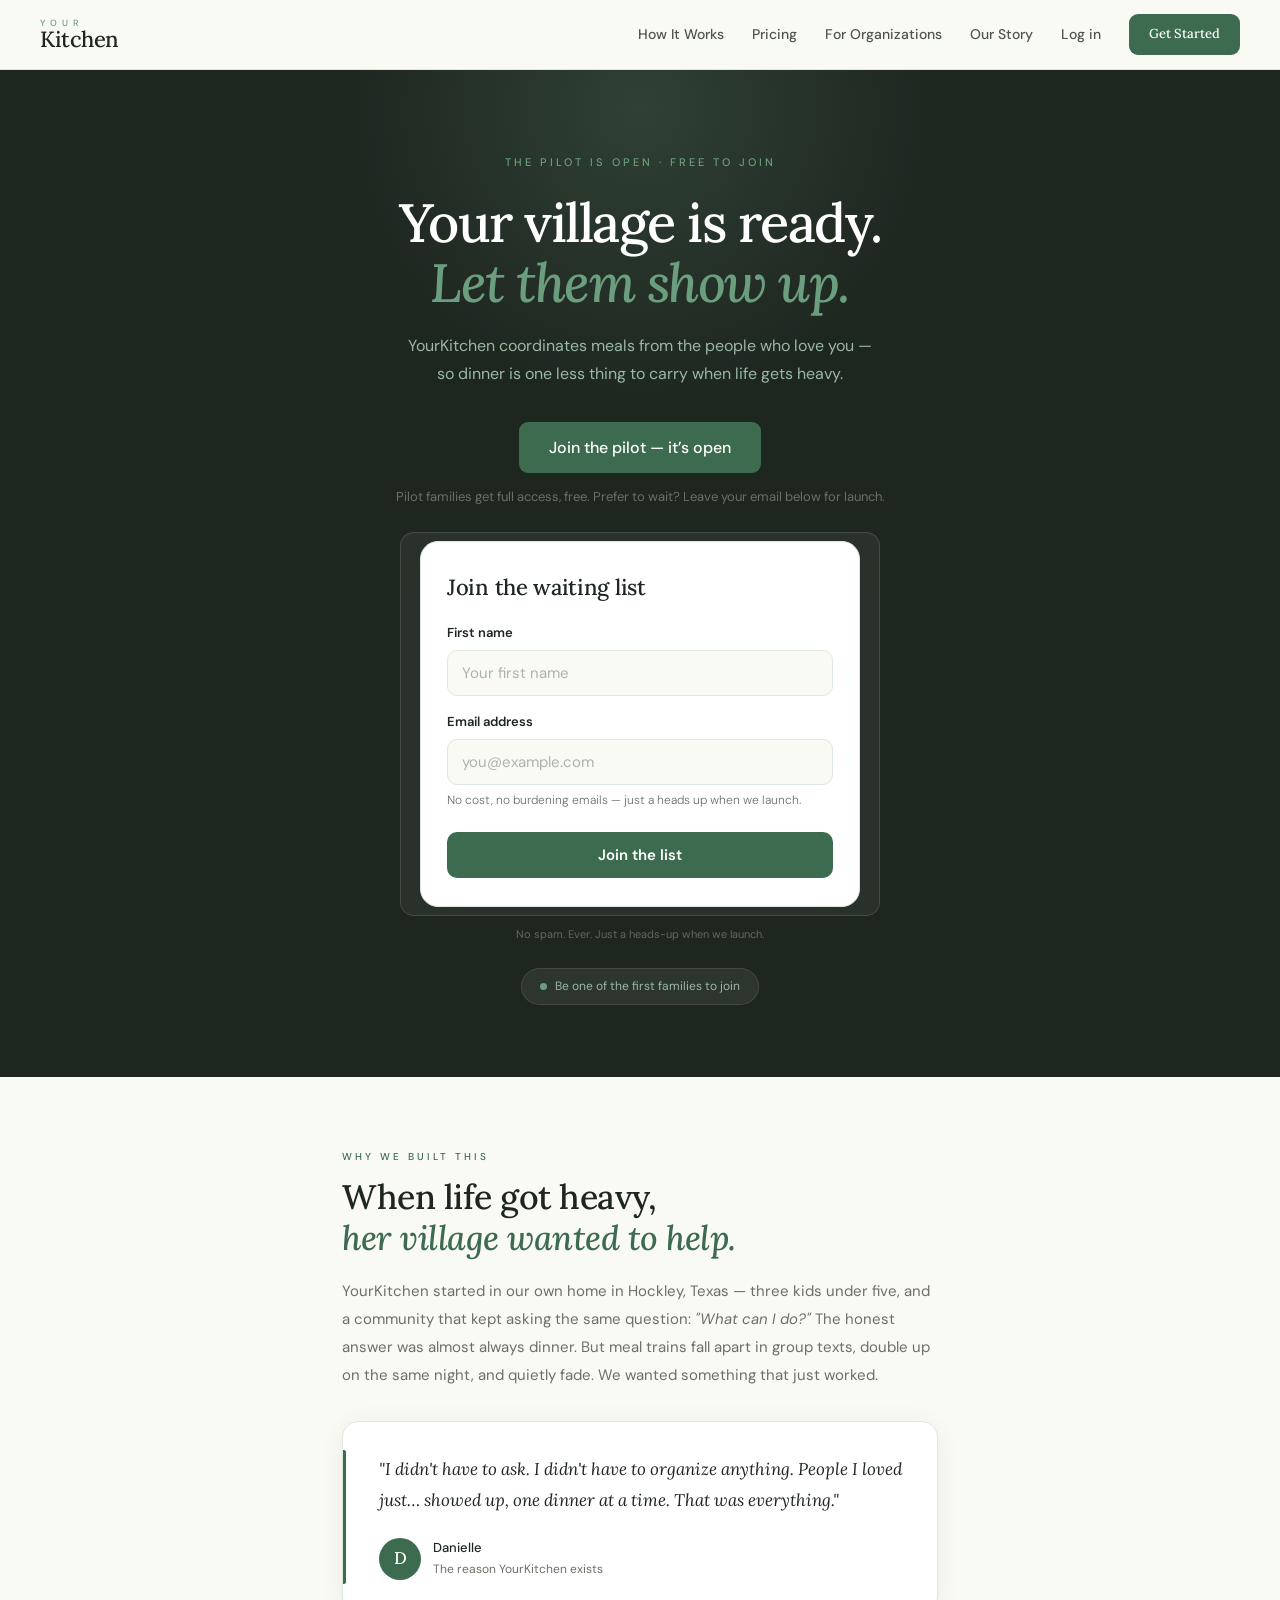
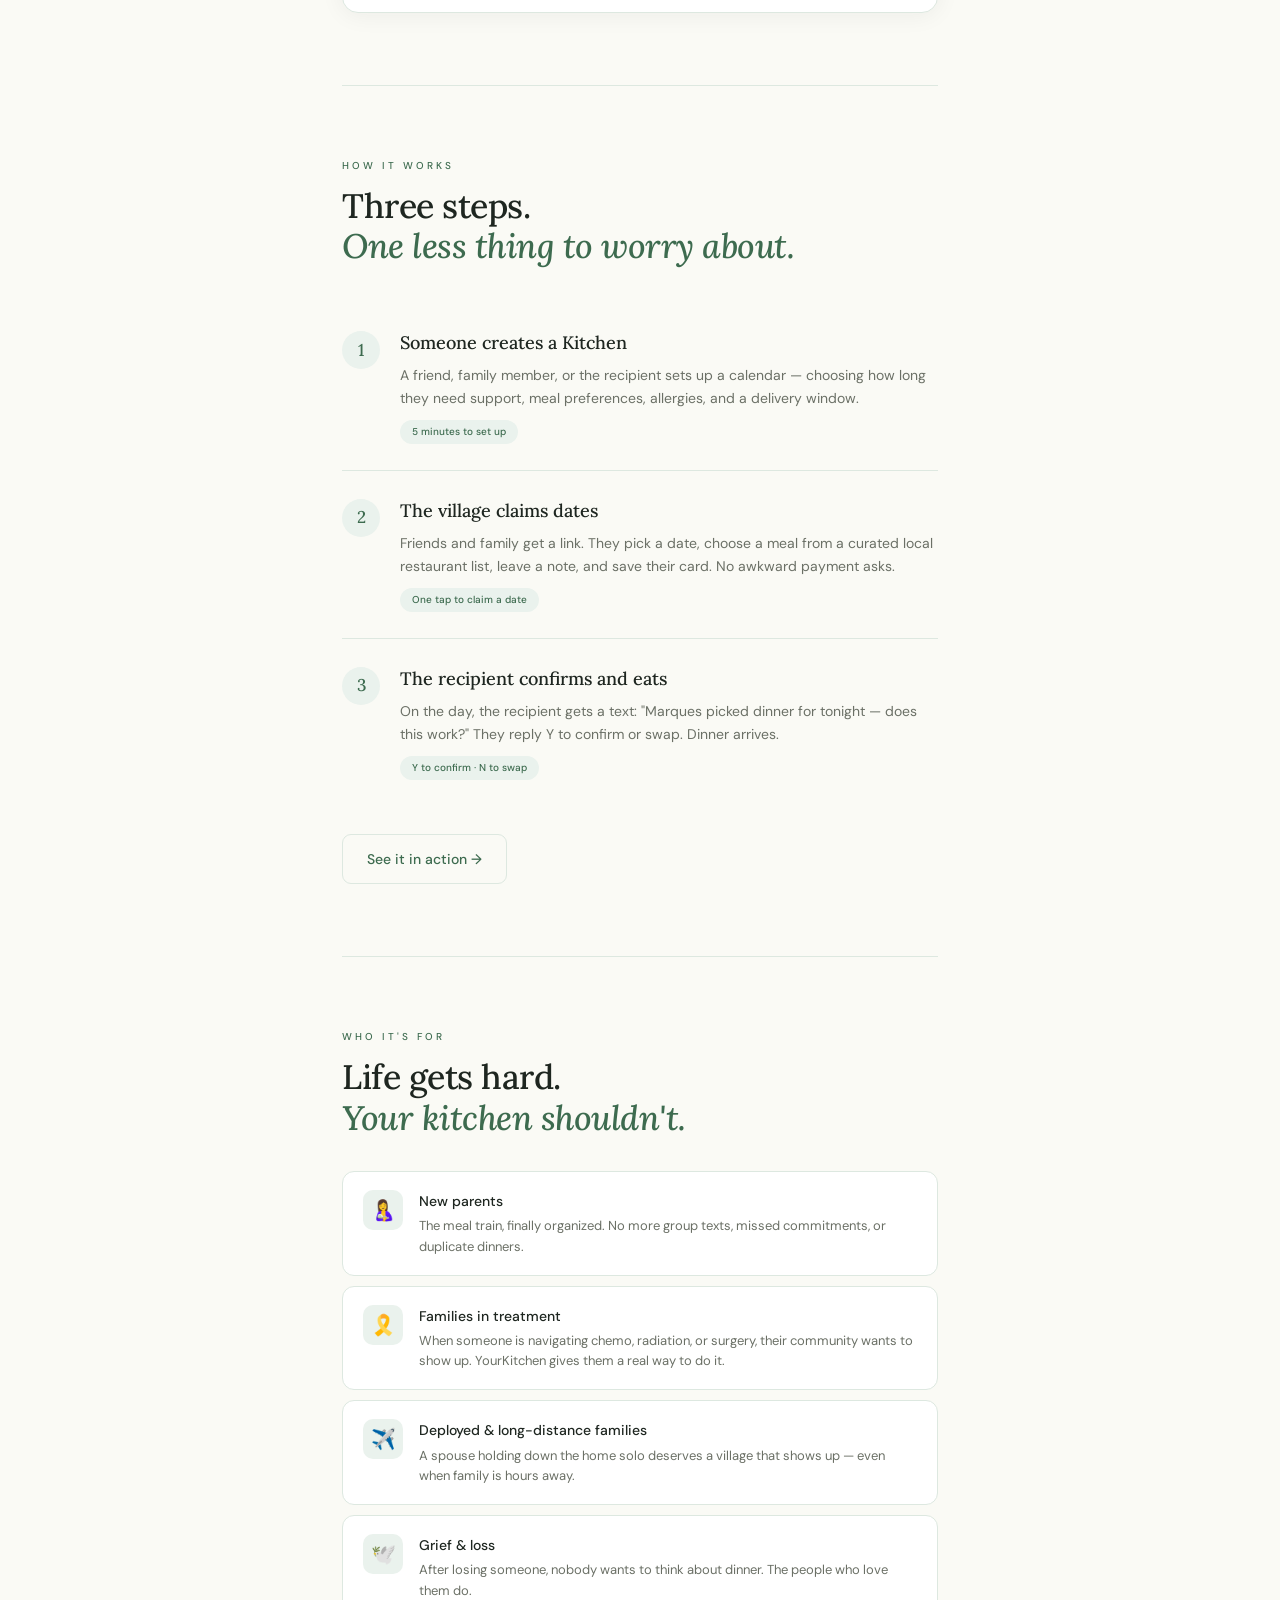
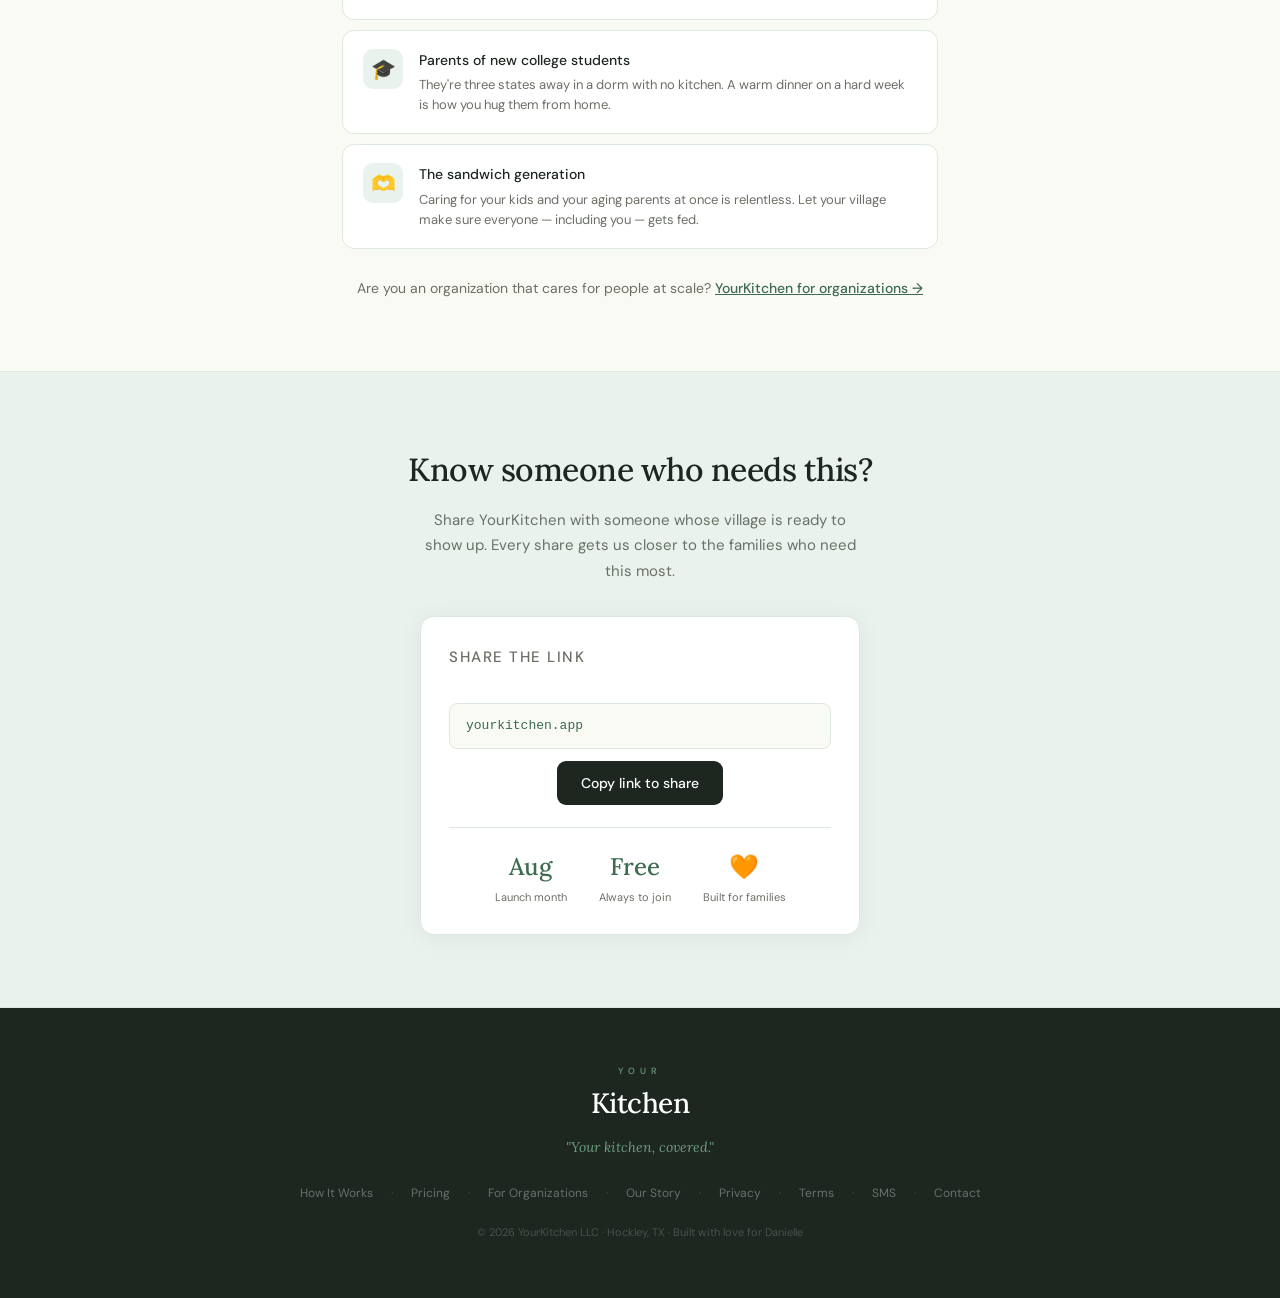
==== index.html @ 5bc39491 "Update index.html" ====
<!DOCTYPE html>
<html lang="en">
<head>
<meta charset="UTF-8">
<meta name="viewport" content="width=device-width, initial-scale=1.0">
<meta name="description" content="YourKitchen coordinates meals from the people who love you — so dinner is one less thing to carry when life gets heavy.">
<meta property="og:title" content="YourKitchen — Your kitchen, covered.">
<meta property="og:description" content="Your village is ready. Let them show up. A simpler way for your people to send real meals when life gets heavy.">
<meta property="og:url" content="https://yourkitchen.app">
<meta property="og:type" content="website">
<meta name="twitter:card" content="summary_large_image">
<meta name="twitter:title" content="YourKitchen — Your kitchen, covered.">
<meta name="twitter:description" content="Your village is ready. Let them show up.">
<title>YourKitchen — Your kitchen, covered.</title>
<link rel="preconnect" href="https://fonts.googleapis.com">
<link rel="preconnect" href="https://fonts.gstatic.com" crossorigin>
<link href="https://fonts.googleapis.com/css2?family=Lora:ital,wght@0,400;0,500;0,600;1,400;1,500&family=DM+Sans:wght@300;400;500;600&display=swap" rel="stylesheet">
<link rel="stylesheet" href="styles.css?v=4">
<link rel="stylesheet" href="https://sibforms.com/forms/end-form/build/sib-styles.css">
<style>
  .yk-form-card { max-width:440px; margin:0 auto; background:var(--white,#fff); border:0.5px solid var(--border); border-radius:18px; padding:28px 26px; box-shadow:0 12px 40px rgba(30,38,32,0.08); text-align:left; }
  .yk-form-title { font-family:'Lora',serif; font-size:22px; font-weight:500; color:var(--forest); margin:0 0 18px; letter-spacing:-0.3px; }
  .yk-field { margin-bottom:16px; }
  .yk-field label { display:block; font-size:13px; font-weight:600; color:var(--forest); margin-bottom:6px; }
  .yk-field input { width:100%; box-sizing:border-box; padding:12px 14px; border:1px solid var(--border); border-radius:10px; font-family:'DM Sans',sans-serif; font-size:15px; color:var(--forest); background:var(--cream); transition:border-color .15s, background .15s; }
  .yk-field input:focus { outline:none; border-color:var(--sage-mid); background:var(--white,#fff); }
  .yk-field input::placeholder { color:#A9B4AC; }
  .yk-hint { display:block; font-size:12px; color:var(--stone); margin-top:6px; font-weight:300; }
  .yk-submit { width:100%; margin-top:6px; cursor:pointer; border:none; font-size:15px; font-weight:600; padding:13px; border-radius:10px; }
  .yk-msg { display:none; font-size:14px; border-radius:10px; padding:12px 14px; margin-bottom:16px; }
  .yk-msg--error { color:#7a1d1d; background:#ffeded; border:1px solid #f3b4b4; }
  .yk-msg--success { color:#0a5a2e; background:#e7faf0; border:1px solid #9ad9b6; }
</style>
</head>
<body>

<!-- ===== NAV (shared markup) ===== -->
<header class="site-nav">
  <a class="nav-logo" href="index.html">
    <span class="nav-your">Your</span>
    <span class="nav-kitchen">Kitchen</span>
  </a>
  <nav class="nav-links" id="navMenu">
    <a href="how-it-works.html">How It Works</a>
    <a href="pricing.html">Pricing</a>
    <a href="organizations.html">For Organizations</a>
    <a href="about.html">Our Story</a>
    <a class="nav-login" href="https://app.yourkitchen.app/login">Log in</a>
    <a class="nav-cta" href="https://app.yourkitchen.app/signup" onclick="return openPilotModal(event)">Get Started</a>
  </nav>
  <button class="nav-toggle" id="navToggle" aria-label="Open menu" aria-expanded="false">
    <span></span><span></span><span></span>
  </button>
</header>

<!-- ===== HERO ===== -->
<section class="hero" id="waitlist">
  <div class="eyebrow reveal">The pilot is open · free to join</div>
  <h1 class="reveal d1">Your village is ready.<br><em>Let them show up.</em></h1>
  <p class="hero-sub reveal d2">YourKitchen coordinates meals from the people who love you — so dinner is one less thing to carry when life gets heavy.</p>

  <div class="reveal d2" style="margin:6px 0 24px;">
    <button class="btn btn-primary" style="font-size:16px;padding:15px 30px;" onclick="openPilotModal(event)">Join the pilot — it&rsquo;s open</button>
    <p style="font-size:13px;color:var(--stone);margin:14px 0 0;">Pilot families get full access, free. Prefer to wait? Leave your email below for launch.</p>
  </div>

  <div class="brevo-wrapper reveal d3">
    <div class="yk-form-card">
      <div id="error-message" class="sib-form-message-panel yk-msg yk-msg--error">
        <span class="sib-form-message-panel__inner-text">Your subscription could not be saved. Please try again.</span>
      </div>
      <div id="success-message" class="sib-form-message-panel yk-msg yk-msg--success">
        <span class="sib-form-message-panel__inner-text">You're on the list — we'll be in touch. 🧡</span>
      </div>
      <div id="sib-container">
        <form id="sib-form" method="POST" action="https://594524f6.sibforms.com/serve/[base64]" data-type="subscription">
          <h3 class="yk-form-title">Join the waiting list</h3>
          <div class="yk-field">
            <label for="FIRSTNAME">First name</label>
            <input type="text" id="FIRSTNAME" name="FIRSTNAME" maxlength="200" autocomplete="given-name" placeholder="Your first name" data-required="true" required />
          </div>
          <div class="yk-field">
            <label for="EMAIL">Email address</label>
            <input type="email" id="EMAIL" name="EMAIL" autocomplete="email" placeholder="you@example.com" data-required="true" required />
            <span class="yk-hint">No cost, no burdening emails — just a heads up when we launch.</span>
          </div>
          <button class="btn btn-primary yk-submit" form="sib-form" type="submit">Join the list</button>
          <input type="text" name="email_address_check" value="" class="input--hidden" style="display:none!important;" />
          <input type="hidden" name="locale" value="en" />
        </form>
      </div>
    </div>
  </div>
  <p class="brevo-note">No spam. Ever. Just a heads-up when we launch.</p>

  <div class="hero-count reveal d4">
    <div class="pulse"></div>
    <span>Be one of the first families to join</span>
  </div>
</section>

<div class="container">

  <!-- ===== STORY ===== -->
  <div class="section">
    <p class="section-eyebrow">Why we built this</p>
    <h2 class="section-h2">When life got heavy,<br><em>her village wanted to help.</em></h2>
    <p class="section-body">YourKitchen started in our own home in Hockley, Texas — three kids under five, and a community that kept asking the same question: <em>"What can I do?"</em> The honest answer was almost always dinner. But meal trains fall apart in group texts, double up on the same night, and quietly fade. We wanted something that just worked.</p>
    <div class="story-card">
      <p class="story-quote">"I didn't have to ask. I didn't have to organize anything. People I loved just… showed up, one dinner at a time. That was everything."</p>
      <div class="story-attr">
        <div class="story-avatar">D</div>
        <div>
          <div class="story-name">Danielle</div>
          <div class="story-title">The reason YourKitchen exists</div>
        </div>
      </div>
    </div>
  </div>

  <!-- ===== HOW IT WORKS (condensed) ===== -->
  <div class="section section--border">
    <p class="section-eyebrow">How it works</p>
    <h2 class="section-h2">Three steps.<br><em>One less thing to worry about.</em></h2>
    <div class="steps">
      <div class="step">
        <div class="step-num">1</div>
        <div>
          <h3>Someone creates a Kitchen</h3>
          <p>A friend, family member, or the recipient sets up a calendar — choosing how long they need support, meal preferences, allergies, and a delivery window.</p>
          <span class="step-tag">5 minutes to set up</span>
        </div>
      </div>
      <div class="step">
        <div class="step-num">2</div>
        <div>
          <h3>The village claims dates</h3>
          <p>Friends and family get a link. They pick a date, choose a meal from a curated local restaurant list, leave a note, and save their card. No awkward payment asks.</p>
          <span class="step-tag">One tap to claim a date</span>
        </div>
      </div>
      <div class="step">
        <div class="step-num">3</div>
        <div>
          <h3>The recipient confirms and eats</h3>
          <p>On the day, the recipient gets a text: "Marques picked dinner for tonight — does this work?" They reply Y to confirm or swap. Dinner arrives.</p>
          <span class="step-tag">Y to confirm · N to swap</span>
        </div>
      </div>
    </div>
    <p style="margin-top:28px;"><a class="btn btn-ghost" href="how-it-works.html">See it in action →</a></p>
  </div>

  <!-- ===== WHO IT'S FOR ===== -->
  <div class="section section--border">
    <p class="section-eyebrow">Who it's for</p>
    <h2 class="section-h2">Life gets hard.<br><em>Your kitchen shouldn't.</em></h2>
    <div class="use-cases">
      <div class="use-card">
        <div class="use-icon">🤱</div>
        <div><h4>New parents</h4><p>The meal train, finally organized. No more group texts, missed commitments, or duplicate dinners.</p></div>
      </div>
      <div class="use-card">
        <div class="use-icon">🎗️</div>
        <div><h4>Families in treatment</h4><p>When someone is navigating chemo, radiation, or surgery, their community wants to show up. YourKitchen gives them a real way to do it.</p></div>
      </div>
      <div class="use-card">
        <div class="use-icon">✈️</div>
        <div><h4>Deployed &amp; long-distance families</h4><p>A spouse holding down the home solo deserves a village that shows up — even when family is hours away.</p></div>
      </div>
      <div class="use-card">
        <div class="use-icon">🕊️</div>
        <div><h4>Grief &amp; loss</h4><p>After losing someone, nobody wants to think about dinner. The people who love them do.</p></div>
      </div>
      <div class="use-card">
        <div class="use-icon">🎓</div>
        <div><h4>Parents of new college students</h4><p>They're three states away in a dorm with no kitchen. A warm dinner on a hard week is how you hug them from home.</p></div>
      </div>
      <div class="use-card">
        <div class="use-icon">🫶</div>
        <div><h4>The sandwich generation</h4><p>Caring for your kids and your aging parents at once is relentless. Let your village make sure everyone — including you — gets fed.</p></div>
      </div>
    </div>
    <p style="text-align:center;margin-top:28px;font-size:14px;color:var(--stone);">Are you an organization that cares for people at scale? <a href="organizations.html" style="color:var(--sage);font-weight:500;">YourKitchen for organizations →</a></p>
  </div>

</div>

<!-- ===== REFER / SHARE ===== -->
<section class="refer-section">
  <h2>Know someone who needs this?</h2>
  <p>Share YourKitchen with someone whose village is ready to show up. Every share gets us closer to the families who need this most.</p>
  <div class="refer-card">
    <p class="refer-label">Share the link</p>
    <div class="refer-link-box">yourkitchen.app</div>
    <button class="btn btn-dark refer-btn" onclick="shareLink()">Copy link to share</button>
    <div class="refer-stats">
      <div><span class="stat-num">Aug</span><span class="stat-lbl">Launch month</span></div>
      <div><span class="stat-num">Free</span><span class="stat-lbl">Always to join</span></div>
      <div><span class="stat-num">🧡</span><span class="stat-lbl">Built for families</span></div>
    </div>
  </div>
</section>

<!-- ===== FOOTER (shared markup) ===== -->
<footer class="site-footer">
  <div class="footer-your">Your</div>
  <div class="footer-kitchen">Kitchen</div>
  <p class="footer-tagline">"Your kitchen, covered."</p>
  <div class="footer-links">
    <a href="how-it-works.html">How It Works</a><span class="footer-sep">·</span>
    <a href="pricing.html">Pricing</a><span class="footer-sep">·</span>
    <a href="organizations.html">For Organizations</a><span class="footer-sep">·</span>
    <a href="about.html">Our Story</a><span class="footer-sep">·</span>
    <a href="privacy.html">Privacy</a><span class="footer-sep">·</span>
    <a href="terms.html">Terms</a><span class="footer-sep">·</span>
    <a href="sms-opt-in.html">SMS</a><span class="footer-sep">·</span>
    <a href="mailto:marques@yourkitchen.app">Contact</a>
  </div>
  <p class="footer-copy">© <span id="year">2026</span> YourKitchen LLC · Hockley, TX · Built with love for Danielle</p>
</footer>

<script>
  window.REQUIRED_CODE_ERROR_MESSAGE = 'Please choose a country code';
  window.LOCALE = 'en';
  window.EMAIL_INVALID_MESSAGE = window.SMS_INVALID_MESSAGE = "The information provided is invalid. Please review the field format and try again.";
  window.REQUIRED_ERROR_MESSAGE = "This field cannot be left blank. ";
  window.GENERIC_INVALID_MESSAGE = "The information provided is invalid. Please review the field format and try again.";
  window.translation = { common: { selectedList: '{quantity} list selected', selectedLists: '{quantity} lists selected', selectedOption: '{quantity} selected', selectedOptions: '{quantity} selected' } };
  var AUTOHIDE = Boolean(0);
</script>
<!-- Brevo main.js removed: replaced with direct-POST handler (see yk-brevo-submit below) -->
<script src="script.js?v=4"></script>
<script>
(function () {
  var form = document.getElementById('sib-form');
  if (!form) return;
  var successEl = document.getElementById('success-message');
  var errorEl = document.getElementById('error-message');

  function show(el) { if (el) { el.style.display = 'block'; } }
  function hide(el) { if (el) { el.style.display = 'none'; } }

  // Panels start hidden
  hide(successEl); hide(errorEl);

  form.addEventListener('submit', function (e) {
    e.preventDefault();
    hide(successEl); hide(errorEl);

    var emailInput = form.querySelector('#EMAIL');
    var honeypot = form.querySelector('input[name="email_address_check"]');
    var email = emailInput ? emailInput.value.trim() : '';

    // Honeypot: if filled, it's a bot — silently pretend success, don't submit.
    if (honeypot && honeypot.value) { show(successEl); return; }

    // Basic email validation
    if (!email || !/^[^@\s]+@[^@\s]+\.[^@\s]+$/.test(email)) {
      if (errorEl) {
        var t = errorEl.querySelector('.sib-form-message-panel__inner-text');
        if (t) t.textContent = 'Please enter a valid email address.';
      }
      show(errorEl);
      return;
    }

    var btn = form.querySelector('button[type="submit"]');
    if (btn) { btn.disabled = true; btn.textContent = 'Joining…'; }

    var data = new FormData(form);
    // Submit directly to Brevo. no-cors: the request goes through, but the response is opaque
    // (Brevo doesn't send CORS headers), so we treat a completed request as success.
    fetch(form.action, { method: 'POST', body: data, mode: 'no-cors' })
      .then(function () {
        show(successEl);
        form.reset();
      })
      .catch(function () {
        show(errorEl);
      })
      .finally(function () {
        if (btn) { btn.disabled = false; btn.textContent = 'Join the list'; }
      });
  });
})();
</script>

<!-- ===== PILOT WELCOME MODAL ===== -->
<style>
.yk-modal-overlay{position:fixed;inset:0;background:rgba(30,38,32,.55);display:none;align-items:center;justify-content:center;z-index:2000;padding:18px;}
.yk-modal-overlay.open{display:flex;}
.yk-modal{position:relative;background:var(--cream);border:1px solid var(--border);border-radius:20px;max-width:480px;width:100%;max-height:90vh;overflow-y:auto;padding:30px 26px 26px;box-shadow:0 24px 70px rgba(30,38,32,.35);font-family:'DM Sans',sans-serif;}
.yk-modal-x{position:absolute;top:14px;right:16px;background:none;border:none;font-size:20px;color:var(--stone);cursor:pointer;line-height:1;padding:6px;}
.yk-modal-eyebrow{font-size:11px;font-weight:600;letter-spacing:2px;text-transform:uppercase;color:var(--sage-mid);margin-bottom:8px;}
.yk-modal-title{font-family:'Lora',serif;font-size:24px;font-weight:600;color:var(--forest);margin:0 0 10px;line-height:1.2;}
.yk-modal-lead{font-size:14.5px;color:var(--stone);line-height:1.6;margin:0 0 4px;}
.yk-modal-block{border-top:1px solid var(--border);padding-top:14px;margin-top:16px;}
.yk-modal-block h3{font-family:'Lora',serif;font-size:15px;font-weight:600;color:var(--sage);margin:0 0 6px;}
.yk-modal-block p{font-size:14px;color:var(--forest);line-height:1.6;margin:0 0 10px;opacity:.92;}
.yk-modal-form{display:inline-block;font-size:14px;padding:9px 16px;margin-top:2px;}
.yk-modal-support{font-size:13px;color:var(--stone);margin:12px 0 0;}
.yk-modal-support a{color:var(--sage);font-weight:500;text-decoration:none;}
.yk-modal-go{width:100%;font-size:16px;padding:15px;margin-top:22px;}
.yk-modal-later{display:block;width:100%;background:none;border:none;color:var(--stone);font-size:13.5px;font-weight:500;cursor:pointer;margin-top:12px;font-family:'DM Sans',sans-serif;}
</style>
<div class="yk-modal-overlay" id="pilotModal" onclick="if(event.target===this)closePilotModal()">
  <div class="yk-modal" role="dialog" aria-modal="true" aria-labelledby="pilotTitle">
    <button class="yk-modal-x" onclick="closePilotModal()" aria-label="Close">✕</button>
    <div class="yk-modal-eyebrow">The pilot is open</div>
    <h2 class="yk-modal-title" id="pilotTitle">Welcome — you&rsquo;re one of the first 🌿</h2>
    <p class="yk-modal-lead">You&rsquo;re about to join the YourKitchen pilot. Here&rsquo;s what to expect before you create your account.</p>

    <div class="yk-modal-block">
      <h3>What you can do</h3>
      <p>Create your Kitchen, add your favorite restaurants and meals, and open the days you&rsquo;d like a hand. Your village sends real, home-delivered meals — and you confirm each one with a quick text before anything is ever charged. Full access, free for the whole pilot.</p>
    </div>

    <div class="yk-modal-block">
      <h3>A little grace, please</h3>
      <p>These are early days. Most of it runs smoothly, but you may bump into a rough edge here and there. If something feels off, telling us is genuinely the most helpful thing you can do — it shapes what we fix first.</p>
    </div>

    <div class="yk-modal-block">
      <h3>Tell us how it&rsquo;s going</h3>
      <p>Share anything — what worked, what didn&rsquo;t, what you wish it did.</p>
      <a class="btn btn-ghost yk-modal-form" href="https://forms.gle/ypdXg2db6YYNqjqFA" target="_blank" rel="noopener noreferrer">Open the feedback form →</a>
      <p class="yk-modal-support">Or email us anytime at <a href="mailto:support@yourkitchen.app">support@yourkitchen.app</a>.</p>
    </div>

    <button class="btn btn-primary yk-modal-go" onclick="continueToSignup()">Create my account →</button>
    <button class="yk-modal-later" onclick="closePilotModal()">Maybe later</button>
  </div>
</div>
<script>
function openPilotModal(e){ if(e&&e.preventDefault)e.preventDefault(); var m=document.getElementById('pilotModal'); if(m){m.classList.add('open');document.body.style.overflow='hidden';} return false; }
function closePilotModal(){ var m=document.getElementById('pilotModal'); if(m){m.classList.remove('open');document.body.style.overflow='';} }
function continueToSignup(){ window.location.href='https://app.yourkitchen.app/signup'; }
document.addEventListener('keydown', function(e){ if(e.key==='Escape')closePilotModal(); });
</script>
</body>
</html>
---- styles.css ----
/* =========================================================
   YourKitchen — shared site styles
   One source of truth for the whole marketing site.
   Brand: sage / forest / cream · Lora (display) + DM Sans (body)
   ========================================================= */

*, *::before, *::after { box-sizing: border-box; margin: 0; padding: 0; }

:root {
  --sage:#3D6B4F;
  --sage-mid:#6B9E7E;
  --sage-light:#EAF2ED;
  --cream:#FAFAF5;
  --forest:#1E2620;
  --stone:#6B7066;
  --border:#DDE8E0;
  --white:#FFFFFF;
  --heart:#E8654B;
  --shadow:0 2px 24px rgba(30,38,32,0.06);
  --shadow-lg:0 12px 48px rgba(30,38,32,0.10);
  --maxw:660px;
  --maxw-wide:1040px;
}

html { scroll-behavior:smooth; }
body {
  font-family:'DM Sans',sans-serif;
  background:var(--cream);
  color:var(--forest);
  -webkit-font-smoothing:antialiased;
  line-height:1.6;
}
a { color:inherit; }
img { max-width:100%; display:block; }

/* ---------- Buttons ---------- */
.btn {
  display:inline-block;border:none;border-radius:9px;cursor:pointer;
  font-family:'DM Sans',sans-serif;font-size:14px;font-weight:500;
  padding:13px 24px;text-decoration:none;text-align:center;
  transition:background .15s, transform .15s, box-shadow .15s;
}
.btn-primary { background:var(--sage);color:var(--white); }
.btn-primary:hover { background:#2D5240;transform:translateY(-1px);box-shadow:var(--shadow); }
.btn-dark { background:var(--forest);color:var(--white); }
.btn-dark:hover { background:#11160F;transform:translateY(-1px); }
.btn-ghost { background:transparent;color:var(--sage);border:0.5px solid var(--border); }
.btn-ghost:hover { border-color:var(--sage-mid);background:var(--white); }
.btn-lg { padding:15px 30px;font-size:15px; }

/* ---------- Navigation ---------- */
.site-nav {
  background:rgba(250,250,245,0.88);backdrop-filter:saturate(160%) blur(12px);
  border-bottom:0.5px solid var(--border);
  padding:14px 40px;display:flex;align-items:center;justify-content:space-between;
  position:sticky;top:0;z-index:200;
}
.nav-logo { display:flex;flex-direction:column;line-height:1;text-decoration:none; }
.nav-your { font-size:9px;font-weight:500;letter-spacing:5px;color:var(--sage-mid);text-transform:uppercase; }
.nav-kitchen { font-family:'Lora',serif;font-size:22px;font-weight:500;color:var(--forest);letter-spacing:-.5px; }
.nav-links { display:flex;align-items:center;gap:28px; }
.nav-links > a:not(.nav-cta):not(.nav-login) {
  font-size:14px;font-weight:500;color:var(--forest);text-decoration:none;
  opacity:.78;transition:opacity .15s;
}
.nav-links > a:not(.nav-cta):not(.nav-login):hover { opacity:1; }
.nav-links > a.active { opacity:1;color:var(--sage); }
.nav-login {
  font-size:14px;font-weight:500;color:var(--forest);text-decoration:none;
  opacity:.78;transition:opacity .15s;
}
.nav-login:hover { opacity:1; }
.nav-cta {
  background:var(--sage);color:var(--white);border-radius:9px;
  padding:10px 20px;font-size:13px;font-weight:500;text-decoration:none;
  font-family:'Lora',serif;
  transition:background .15s;
}
.nav-cta:hover { background:#2D5240; }

/* hamburger */
.nav-toggle {
  display:none;width:42px;height:42px;background:transparent;border:none;cursor:pointer;
  flex-direction:column;justify-content:center;align-items:center;gap:5px;z-index:300;
}
.nav-toggle span {
  display:block;width:22px;height:2px;background:var(--forest);border-radius:2px;
  transition:transform .25s, opacity .2s;
}

/* ---------- Mobile nav ---------- */
@media (max-width:780px) {
  .site-nav { padding:14px 20px; }
  /* On mobile the menu is a position:fixed full-screen overlay. backdrop-filter
     on .site-nav would make that overlay anchor to the nav bar instead of the
     viewport, collapsing it into the top strip — so we drop the blur here. */
  .site-nav { backdrop-filter:none; -webkit-backdrop-filter:none; background:var(--cream); }
  .nav-toggle { display:flex; }
  .nav-links {
    position:fixed;inset:0;top:0;background:var(--forest);
    flex-direction:column;justify-content:center;align-items:center;gap:6px;
    padding:80px 24px 40px;
    opacity:0;visibility:hidden;transform:translateY(-12px);
    transition:opacity .28s ease, transform .28s ease, visibility .28s;
  }
  /* All menu items — including Log in — render identically here */
  .nav-links > a:not(.nav-cta):not(.nav-login),
  .nav-login {
    color:var(--cream);opacity:.92;font-family:'Lora',serif;font-size:26px;font-weight:500;
    padding:14px 0;margin:0;
  }
  .nav-links > a.active { color:var(--sage-mid);opacity:1; }
  .nav-cta { margin-top:18px;padding:15px 40px;font-size:15px;border-radius:11px;font-family:'Lora',serif; }

  body.nav-open { overflow:hidden; }
  body.nav-open .nav-links { opacity:1;visibility:visible;transform:translateY(0); }
  body.nav-open .nav-toggle span:nth-child(1) { transform:translateY(7px) rotate(45deg);background:var(--cream); }
  body.nav-open .nav-toggle span:nth-child(2) { opacity:0; }
  body.nav-open .nav-toggle span:nth-child(3) { transform:translateY(-7px) rotate(-45deg);background:var(--cream); }
}

/* ---------- Layout ---------- */
.container { max-width:var(--maxw);margin:0 auto;padding:0 32px; }
.container-wide { max-width:var(--maxw-wide);margin:0 auto;padding:0 32px; }
.section { padding:72px 0; }
.section--border { border-top:0.5px solid var(--border); }
.section-eyebrow { font-size:10px;font-weight:500;letter-spacing:3px;text-transform:uppercase;color:var(--sage);margin-bottom:12px; }
.section-h2 { font-family:'Lora',serif;font-size:clamp(26px,4vw,34px);font-weight:500;color:var(--forest);letter-spacing:-.5px;line-height:1.2;margin-bottom:20px; }
.section-h2 em { font-style:italic;color:var(--sage); }
.section-body { font-size:15px;color:var(--stone);line-height:1.85; }
.lead { font-size:17px;color:var(--stone);line-height:1.8; }
.center { text-align:center; }

/* ---------- Hero ---------- */
.hero {
  background:var(--forest);padding:84px 40px 72px;text-align:center;position:relative;overflow:hidden;
}
.hero::after {
  content:'';position:absolute;top:-30%;left:50%;transform:translateX(-50%);
  width:680px;height:680px;border-radius:50%;
  background:radial-gradient(circle, rgba(107,158,126,0.22), transparent 62%);
  pointer-events:none;
}
.hero > * { position:relative;z-index:1; }
.eyebrow { font-size:11px;font-weight:500;letter-spacing:3px;text-transform:uppercase;color:var(--sage-mid);margin-bottom:22px; }
.hero h1 { font-family:'Lora',serif;font-size:clamp(34px,6vw,54px);font-weight:500;color:var(--white);line-height:1.1;letter-spacing:-1.5px;margin:0 auto 20px;max-width:600px; }
.hero h1 em { color:var(--sage-mid);font-style:italic; }
.hero-sub { font-size:16px;color:#9AB8A5;line-height:1.75;max-width:470px;margin:0 auto 34px; }
.hero-actions { display:flex;gap:12px;justify-content:center;flex-wrap:wrap; }

/* page header (interior pages) */
.page-head { background:var(--forest);padding:72px 40px 60px;text-align:center;position:relative;overflow:hidden; }
.page-head::after {
  content:'';position:absolute;top:-40%;left:50%;transform:translateX(-50%);
  width:560px;height:560px;border-radius:50%;
  background:radial-gradient(circle, rgba(107,158,126,0.18), transparent 62%);pointer-events:none;
}
.page-head > * { position:relative;z-index:1; }
.page-head h1 { font-family:'Lora',serif;font-size:clamp(30px,5vw,46px);font-weight:500;color:var(--white);line-height:1.12;letter-spacing:-1px;margin:0 auto 16px;max-width:560px; }
.page-head h1 em { color:var(--sage-mid);font-style:italic; }
.page-head p { font-size:16px;color:#9AB8A5;line-height:1.7;max-width:480px;margin:0 auto; }

/* ---------- Waitlist (Brevo) ---------- */
.brevo-wrapper { max-width:480px;margin:0 auto;background:rgba(255,255,255,0.06);border:0.5px solid rgba(255,255,255,0.12);border-radius:14px;overflow:hidden;padding:8px; }
.brevo-wrapper iframe { display:block;width:100%;max-width:100%;border:none;border-radius:8px;margin:0 auto; }
.brevo-note { font-size:11px;color:rgba(255,255,255,0.3);margin-top:10px;text-align:center; }
.hero-count { display:inline-flex;align-items:center;gap:8px;background:rgba(255,255,255,0.07);border:0.5px solid rgba(255,255,255,0.1);border-radius:20px;padding:8px 18px;font-size:12px;color:#9AB8A5;margin-top:24px; }
.pulse { width:7px;height:7px;border-radius:50%;background:var(--sage-mid);animation:pulse 2s infinite; }
@keyframes pulse { 0%,100%{opacity:1}50%{opacity:.4} }

/* ---------- Story card ---------- */
.story-card { background:var(--white);border:0.5px solid var(--border);border-radius:16px;padding:32px 32px 32px 36px;margin-top:32px;position:relative;box-shadow:var(--shadow); }
.story-card::before { content:'';position:absolute;left:0;top:28px;bottom:28px;width:3px;background:var(--sage);border-radius:0 2px 2px 0; }
.story-quote { font-family:'Lora',serif;font-size:17px;font-style:italic;color:var(--forest);line-height:1.8;margin-bottom:22px; }
.story-attr { display:flex;align-items:center;gap:12px; }
.story-avatar { width:42px;height:42px;border-radius:50%;background:var(--sage);display:flex;align-items:center;justify-content:center;font-family:'Lora',serif;font-size:17px;color:var(--white);font-weight:500;flex-shrink:0; }
.story-name { font-size:13px;font-weight:500;color:var(--forest); }
.story-title { font-size:12px;color:var(--stone);margin-top:1px; }

/* ---------- Steps ---------- */
.steps { display:flex;flex-direction:column;margin-top:36px; }
.step { display:flex;gap:20px;padding:26px 0;border-bottom:0.5px solid var(--border); }
.step:last-child { border-bottom:none; }
.step-num { width:38px;height:38px;border-radius:50%;background:var(--sage-light);display:flex;align-items:center;justify-content:center;font-family:'Lora',serif;font-size:17px;font-weight:500;color:var(--sage);flex-shrink:0;margin-top:2px; }
.step h3 { font-family:'Lora',serif;font-size:18px;font-weight:500;color:var(--forest);margin-bottom:6px; }
.step p { font-size:14px;color:var(--stone);line-height:1.65; }
.step-tag { display:inline-block;font-size:10px;font-weight:500;padding:4px 12px;background:var(--sage-light);color:var(--sage);border-radius:20px;margin-top:10px; }

/* ---------- Use cases ---------- */
.use-cases { display:flex;flex-direction:column;gap:10px;margin-top:32px; }
.use-card { background:var(--white);border:0.5px solid var(--border);border-radius:12px;padding:18px 20px;display:flex;gap:16px;align-items:flex-start;transition:border-color .15s,transform .15s; }
.use-card:hover { border-color:var(--sage-mid);transform:translateX(2px); }
.use-icon { width:40px;height:40px;border-radius:10px;background:var(--sage-light);display:flex;align-items:center;justify-content:center;font-size:20px;flex-shrink:0; }
.use-card h4 { font-size:14px;font-weight:500;color:var(--forest);margin-bottom:4px; }
.use-card p { font-size:13px;color:var(--stone);line-height:1.55; }

/* ---------- Refer / share ---------- */
.refer-section { background:var(--sage-light);border-top:0.5px solid var(--border);border-bottom:0.5px solid var(--border);padding:72px 40px;text-align:center; }
.refer-section h2 { font-family:'Lora',serif;font-size:clamp(24px,4vw,32px);font-weight:500;color:var(--forest);letter-spacing:-.5px;margin-bottom:12px; }
.refer-section p { font-size:15px;color:var(--stone);max-width:440px;margin:0 auto 32px;line-height:1.7; }
.refer-card { background:var(--white);border:0.5px solid var(--border);border-radius:14px;padding:28px;max-width:440px;margin:0 auto;box-shadow:var(--shadow); }
.refer-label { font-size:11px;font-weight:500;letter-spacing:1.5px;text-transform:uppercase;color:var(--stone);margin-bottom:10px;text-align:left; }
.refer-link-box { background:var(--cream);border:0.5px solid var(--border);border-radius:8px;padding:12px 16px;font-size:13px;color:var(--sage);font-family:monospace;margin-bottom:12px;text-align:left; }
.refer-stats { display:flex;justify-content:center;gap:32px;margin-top:22px;padding-top:20px;border-top:0.5px solid var(--border); }
.stat-num { font-family:'Lora',serif;font-size:24px;font-weight:500;color:var(--sage);display:block; }
.stat-lbl { font-size:11px;color:var(--stone);margin-top:2px;display:block; }

/* ---------- Media slots (How It Works video FAQ) ---------- */
.faq-list { display:flex;flex-direction:column;gap:18px;margin-top:36px; }
.faq-item { background:var(--white);border:0.5px solid var(--border);border-radius:16px;overflow:hidden;box-shadow:var(--shadow); }
.faq-q { padding:22px 24px 16px;display:flex;gap:14px;align-items:flex-start; }
.faq-badge { width:30px;height:30px;border-radius:50%;background:var(--sage);color:var(--white);font-size:13px;font-weight:600;display:flex;align-items:center;justify-content:center;flex-shrink:0;font-family:'Lora',serif; }
.faq-q h3 { font-family:'Lora',serif;font-size:18px;font-weight:500;color:var(--forest);line-height:1.3; }
.faq-q p { font-size:13.5px;color:var(--stone);margin-top:4px;line-height:1.6; }
.media-slot {
  margin:0 24px 24px;border:1.5px dashed var(--sage-mid);border-radius:12px;
  background:repeating-linear-gradient(45deg,var(--sage-light),var(--sage-light) 12px,#E3EEE8 12px,#E3EEE8 24px);
  aspect-ratio:9/16;max-height:420px;display:flex;flex-direction:column;align-items:center;justify-content:center;text-align:center;padding:24px;
}
.media-slot .ms-icon { font-size:30px;margin-bottom:10px;opacity:.7; }
.media-slot .ms-label { font-size:12px;font-weight:600;letter-spacing:1px;text-transform:uppercase;color:var(--sage);margin-bottom:4px; }
.media-slot .ms-hint { font-size:12px;color:var(--stone);max-width:240px;line-height:1.5; }
.media-slot.is-wide { aspect-ratio:16/9;max-height:none; }

/* phone frame for finished clips */
.phone-frame { max-width:300px;margin:0 auto;border:10px solid var(--forest);border-radius:38px;overflow:hidden;background:var(--forest);box-shadow:var(--shadow-lg); }
.phone-frame video, .phone-frame img { width:100%;display:block;border-radius:26px; }

/* ---------- Pricing tiers ---------- */
.tiers { display:grid;grid-template-columns:repeat(3,1fr);gap:18px;margin-top:40px;align-items:start; }
.tier { background:var(--white);border:0.5px solid var(--border);border-radius:18px;padding:30px 26px;position:relative;box-shadow:var(--shadow);transition:transform .15s,box-shadow .15s; }
.tier:hover { transform:translateY(-3px);box-shadow:var(--shadow-lg); }
.tier--feature { border:1.5px solid var(--sage);background:linear-gradient(180deg,#fff, #FBFDFB); }
.tier-flag { position:absolute;top:-11px;left:50%;transform:translateX(-50%);background:var(--sage);color:var(--white);font-size:10px;font-weight:600;letter-spacing:1px;text-transform:uppercase;padding:5px 14px;border-radius:20px;white-space:nowrap; }
.tier-flag.is-founding { background:var(--forest); }
.tier-name { font-family:'Lora',serif;font-size:21px;font-weight:500;color:var(--forest);margin-bottom:6px; }
.tier-price { font-family:'Lora',serif;font-size:34px;font-weight:500;color:var(--sage);letter-spacing:-1px;margin-bottom:2px; }
.tier-price small { font-family:'DM Sans',sans-serif;font-size:14px;color:var(--stone);font-weight:400; }
.tier-sub { font-size:12.5px;color:var(--stone);min-height:34px;margin-bottom:18px;line-height:1.5; }
.tier-feats { list-style:none;display:flex;flex-direction:column;gap:11px;margin-bottom:24px; }
.tier-feats li { font-size:13.5px;color:var(--forest);line-height:1.45;padding-left:24px;position:relative; }
.tier-feats li::before { content:'\2713';position:absolute;left:0;top:0;color:var(--sage);font-weight:600; }
.tier .btn { width:100%; }

/* ---------- About / founder ---------- */
.founder { display:grid;grid-template-columns:200px 1fr;gap:36px;align-items:start;margin-top:36px; }
.founder-photo { width:200px;height:240px;border-radius:16px;background:var(--sage-light);border:0.5px solid var(--border);display:flex;align-items:center;justify-content:center;overflow:hidden; }
.founder-photo img { width:100%;height:100%;object-fit:cover; }
.founder-body h3 { font-family:'Lora',serif;font-size:20px;font-weight:500;margin-bottom:4px; }
.founder-role { font-size:13px;color:var(--sage);font-weight:500;margin-bottom:16px; }
.founder-body p { font-size:15px;color:var(--stone);line-height:1.85;margin-bottom:16px; }

/* pull quote */
.pull { font-family:'Lora',serif;font-style:italic;font-size:clamp(20px,3vw,26px);color:var(--forest);line-height:1.5;text-align:center;margin:48px auto;max-width:560px; }
.pull span { color:var(--sage); }

/* ---------- Footer ---------- */
.site-footer { background:var(--forest);padding:56px 40px;text-align:center; }
.footer-your { font-size:9px;font-weight:500;letter-spacing:5px;color:var(--sage-mid);text-transform:uppercase;margin-bottom:2px; }
.footer-kitchen { font-family:'Lora',serif;font-size:28px;font-weight:500;color:var(--white);letter-spacing:-.5px; }
.footer-tagline { font-family:'Lora',serif;font-size:14px;font-style:italic;color:var(--sage-mid);margin:10px 0 26px; }
.footer-links { display:flex;justify-content:center;flex-wrap:wrap;gap:8px 18px;font-size:12px;margin-bottom:20px; }
.footer-links a { color:rgba(255,255,255,0.34);text-decoration:none;transition:color .15s; }
.footer-links a:hover { color:var(--sage-mid); }
.footer-sep { color:rgba(255,255,255,0.18); }
.footer-copy { font-size:11px;color:rgba(255,255,255,0.2);line-height:1.7; }

/* ---------- Load animation ---------- */
.reveal { opacity:0;transform:translateY(14px);animation:reveal .7s ease forwards; }
.reveal.d1{animation-delay:.05s}.reveal.d2{animation-delay:.13s}.reveal.d3{animation-delay:.21s}.reveal.d4{animation-delay:.29s}
@keyframes reveal { to { opacity:1;transform:translateY(0); } }
@media (prefers-reduced-motion:reduce){ .reveal{animation:none;opacity:1;transform:none;} html{scroll-behavior:auto;} }

/* ---------- Responsive ---------- */
@media (max-width:780px){
  .tiers { grid-template-columns:1fr;max-width:380px;margin-left:auto;margin-right:auto; }
  .founder { grid-template-columns:1fr;justify-items:center;text-align:center; }
  .founder-body { text-align:left; }
}
@media (max-width:600px){
  .hero { padding:64px 24px 56px; }
  .page-head { padding:56px 24px 48px; }
  .container, .container-wide { padding:0 20px; }
  .section { padding:54px 0; }
  .refer-section { padding:54px 20px; }
  .site-footer { padding:48px 20px; }
  .story-card { padding:24px 20px 24px 26px; }
}
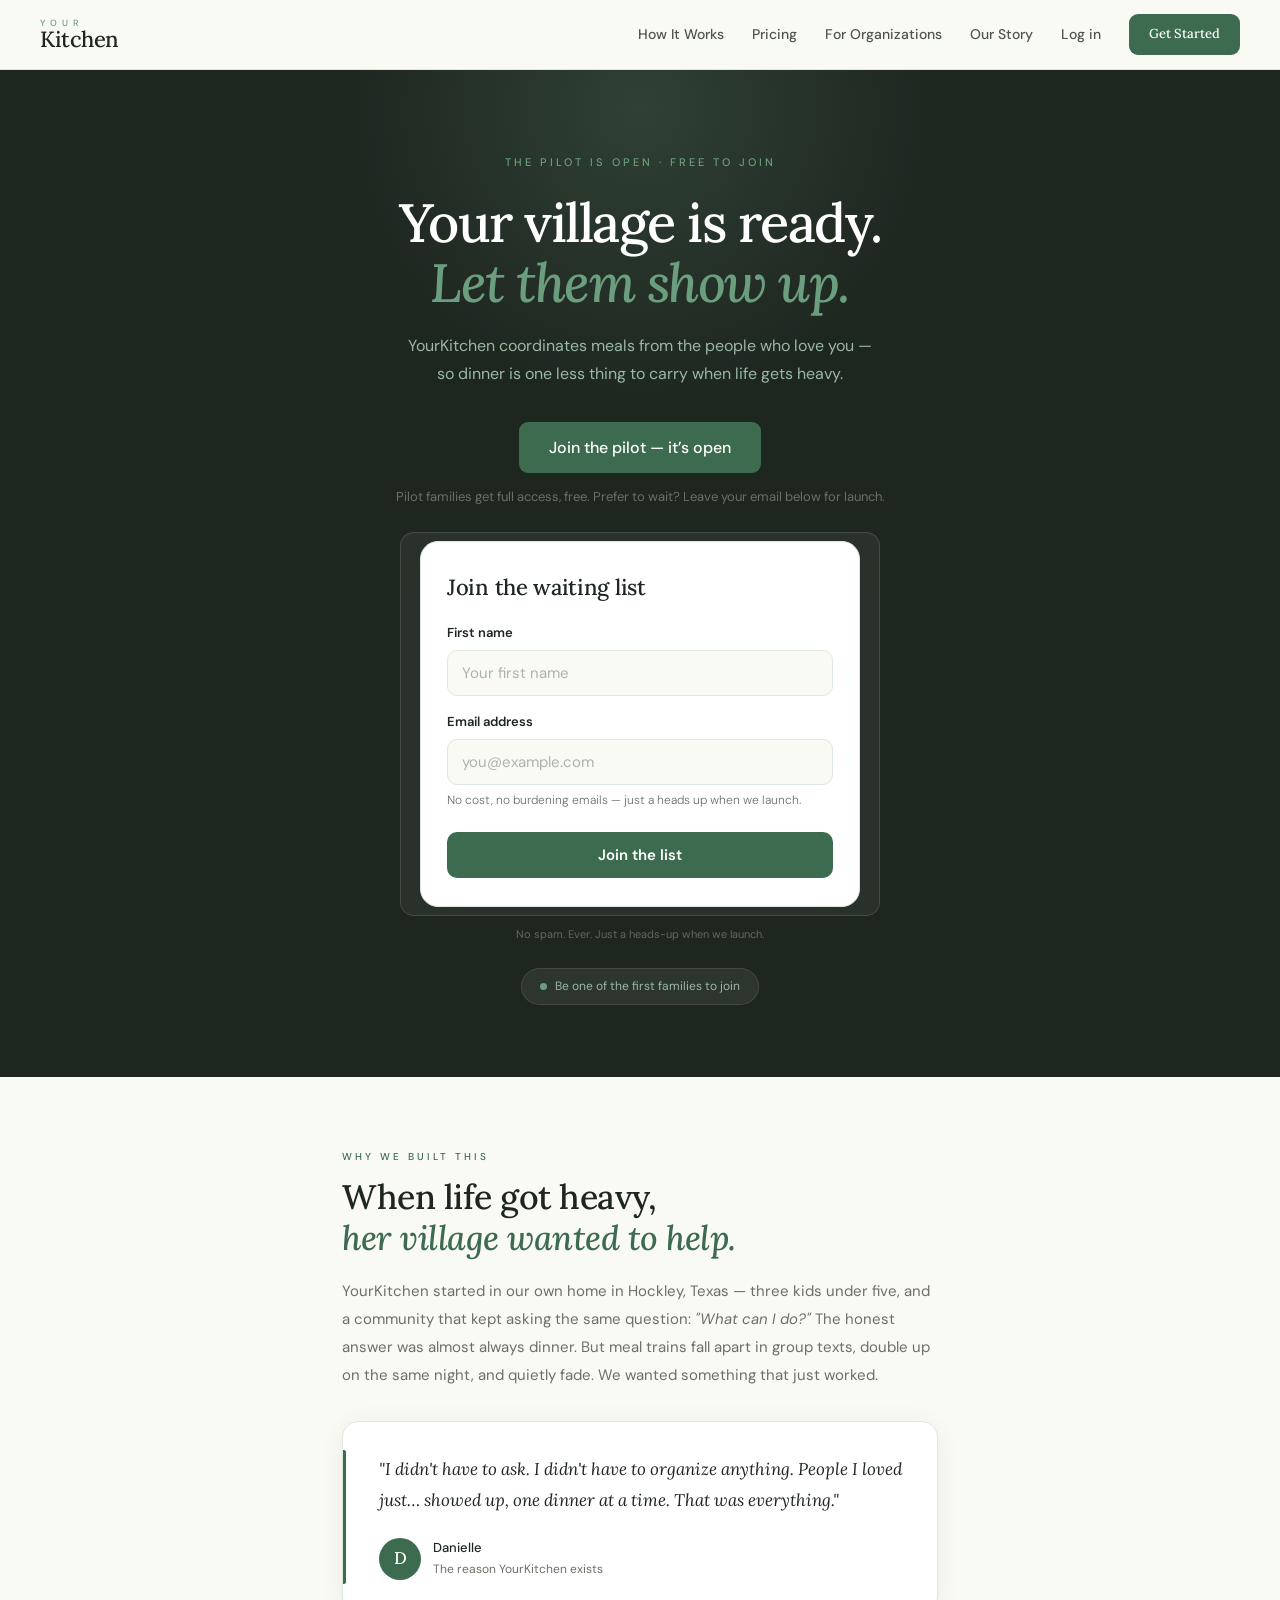
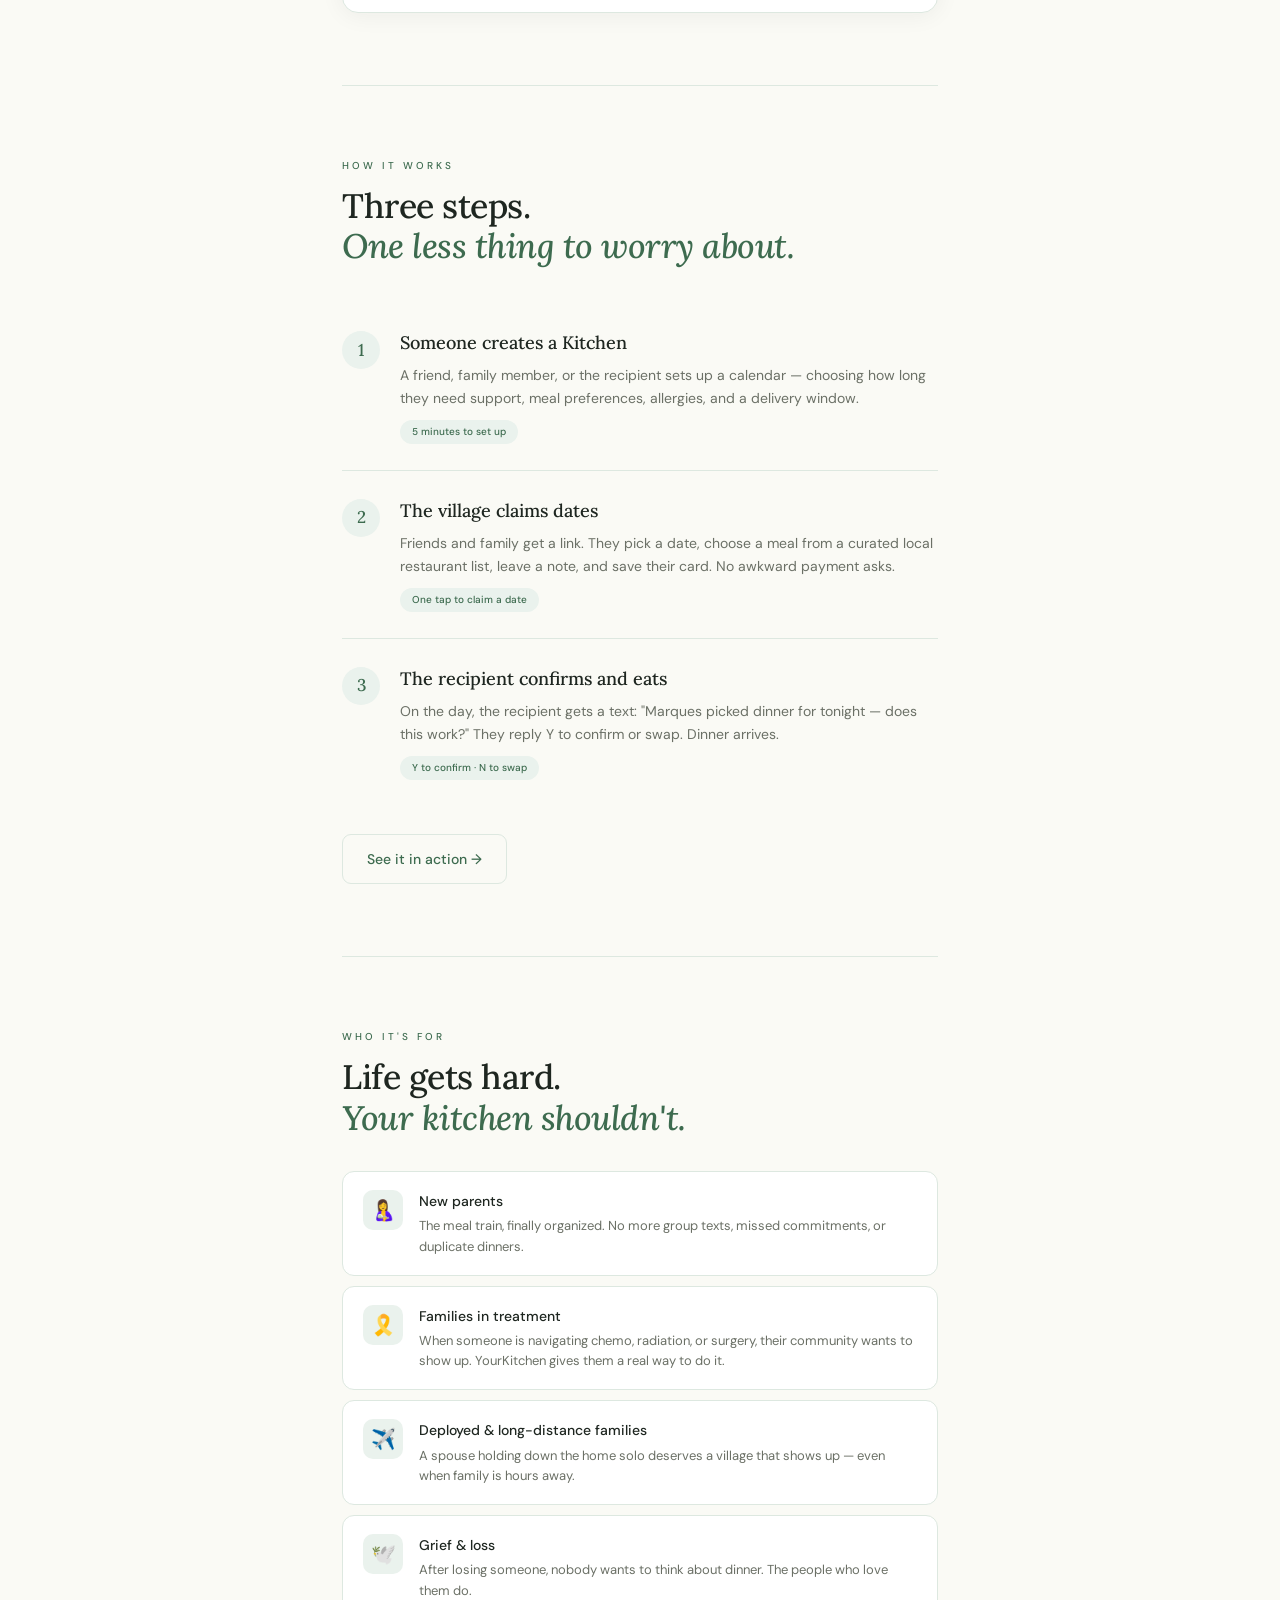
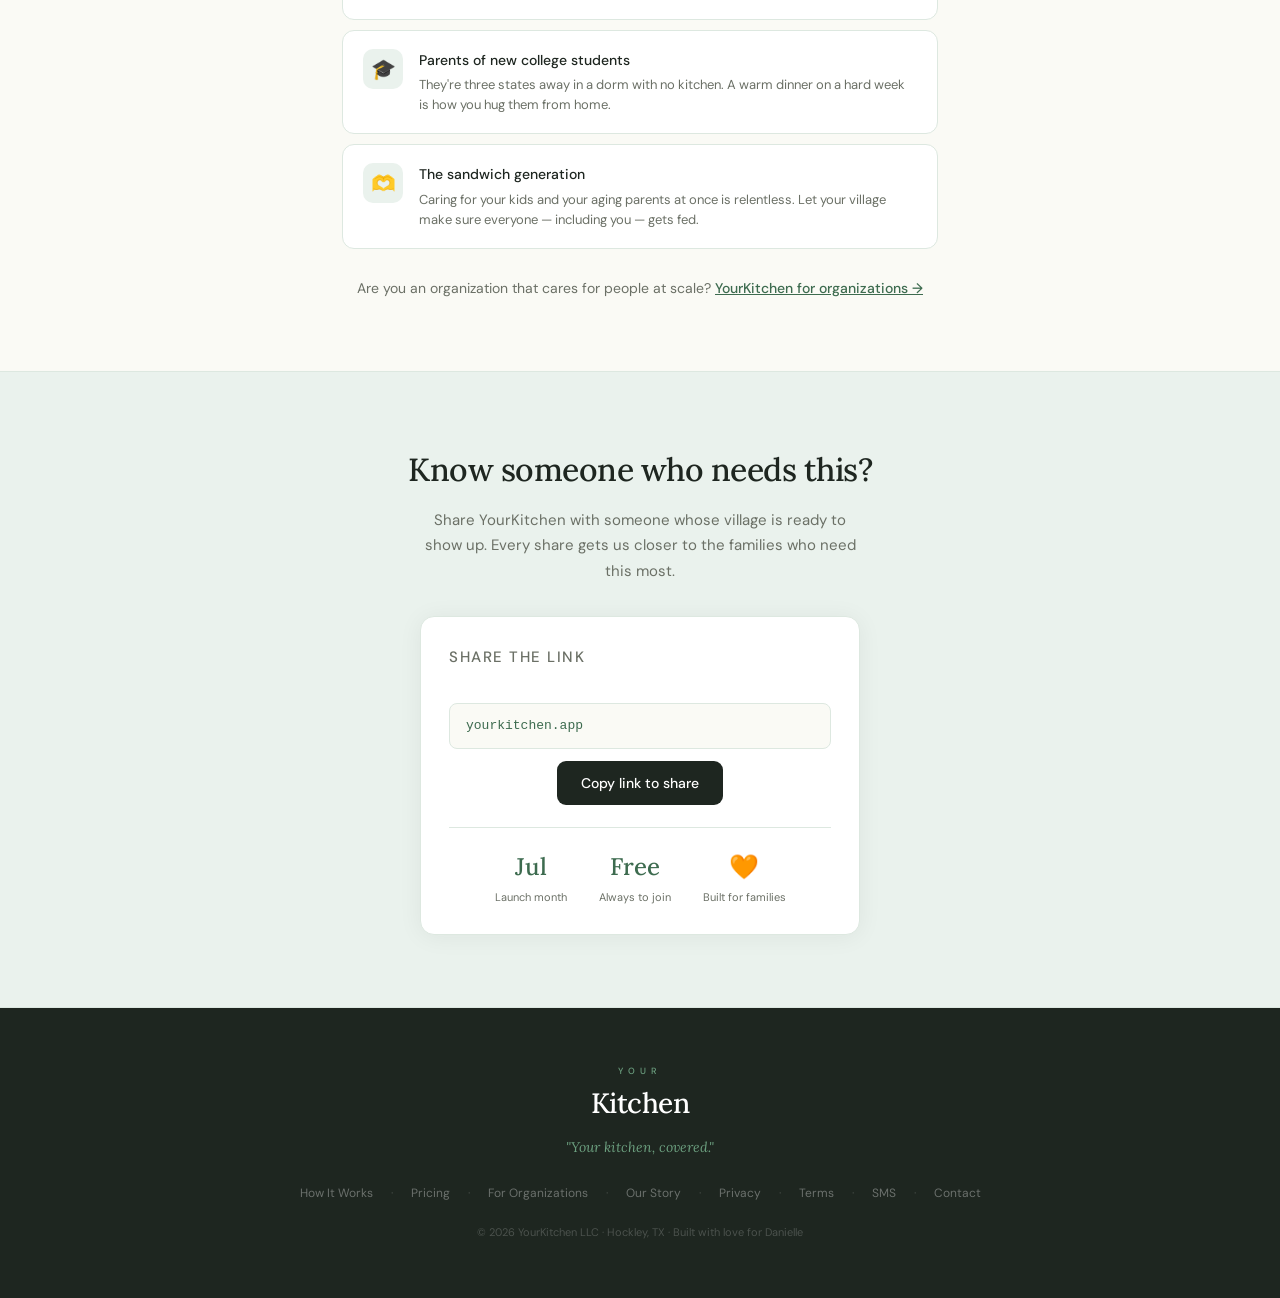
==== commit e811527f: "Update index.html" ====
--- a/index.html
+++ b/index.html
@@ -195,7 +195,7 @@
     <div class="refer-link-box">yourkitchen.app</div>
     <button class="btn btn-dark refer-btn" onclick="shareLink()">Copy link to share</button>
     <div class="refer-stats">
-      <div><span class="stat-num">Aug</span><span class="stat-lbl">Launch month</span></div>
+      <div><span class="stat-num">Jul</span><span class="stat-lbl">Launch month</span></div>
       <div><span class="stat-num">Free</span><span class="stat-lbl">Always to join</span></div>
       <div><span class="stat-num">🧡</span><span class="stat-lbl">Built for families</span></div>
     </div>
@@ -301,7 +301,11 @@
 .yk-modal-form{display:inline-block;font-size:14px;padding:9px 16px;margin-top:2px;}
 .yk-modal-support{font-size:13px;color:var(--stone);margin:12px 0 0;}
 .yk-modal-support a{color:var(--sage);font-weight:500;text-decoration:none;}
-.yk-modal-go{width:100%;font-size:16px;padding:15px;margin-top:22px;}
+.yk-modal-go{width:100%;font-size:16px;padding:15px;margin-top:12px;}
+.yk-modal-go:disabled{opacity:.45;cursor:not-allowed;}
+.yk-modal-agree{display:flex;align-items:flex-start;gap:9px;font-size:13px;color:var(--forest);line-height:1.5;margin-top:20px;cursor:pointer;}
+.yk-modal-agree input{margin-top:2px;width:17px;height:17px;flex-shrink:0;accent-color:var(--sage);cursor:pointer;}
+.yk-modal-agree a{color:var(--sage);font-weight:600;text-decoration:none;}
 .yk-modal-later{display:block;width:100%;background:none;border:none;color:var(--stone);font-size:13.5px;font-weight:500;cursor:pointer;margin-top:12px;font-family:'DM Sans',sans-serif;}
 </style>
 <div class="yk-modal-overlay" id="pilotModal" onclick="if(event.target===this)closePilotModal()">
@@ -324,18 +328,20 @@
     <div class="yk-modal-block">
       <h3>Tell us how it&rsquo;s going</h3>
       <p>Share anything — what worked, what didn&rsquo;t, what you wish it did.</p>
-      <a class="btn btn-ghost yk-modal-form" href="https://forms.gle/ypdXg2db6YYNqjqFA" target="_blank" rel="noopener noreferrer">Open the feedback form →</a>
+      <a class="btn btn-ghost yk-modal-form" href="https://docs.google.com/forms/d/e/1FAIpQLSfNdC51-AFcUXBlwoZVcZgz4GPsSo-DghXT5A5u8RC93h9Ycg/viewform?usp=header" target="_blank" rel="noopener noreferrer">Open the feedback form →</a>
       <p class="yk-modal-support">Or email us anytime at <a href="mailto:support@yourkitchen.app">support@yourkitchen.app</a>.</p>
     </div>
 
-    <button class="btn btn-primary yk-modal-go" onclick="continueToSignup()">Create my account →</button>
+    <label class="yk-modal-agree"><input type="checkbox" id="agreeTerms" onchange="toggleAgree()"> I understand YourKitchen is an early pilot, and I agree to the <a href="terms.html" target="_blank" rel="noopener">Terms of Service &amp; Privacy Policy</a>.</label>
+    <button class="btn btn-primary yk-modal-go" id="pilotGo" disabled onclick="continueToSignup()">Create my account →</button>
     <button class="yk-modal-later" onclick="closePilotModal()">Maybe later</button>
   </div>
 </div>
 <script>
 function openPilotModal(e){ if(e&&e.preventDefault)e.preventDefault(); var m=document.getElementById('pilotModal'); if(m){m.classList.add('open');document.body.style.overflow='hidden';} return false; }
 function closePilotModal(){ var m=document.getElementById('pilotModal'); if(m){m.classList.remove('open');document.body.style.overflow='';} }
-function continueToSignup(){ window.location.href='https://app.yourkitchen.app/signup'; }
+function continueToSignup(){ var c=document.getElementById('agreeTerms'); if(c&&!c.checked) return; window.location.href='https://app.yourkitchen.app/signup'; }
+function toggleAgree(){ var b=document.getElementById('pilotGo'); var c=document.getElementById('agreeTerms'); if(b&&c) b.disabled=!c.checked; }
 document.addEventListener('keydown', function(e){ if(e.key==='Escape')closePilotModal(); });
 </script>
 </body>
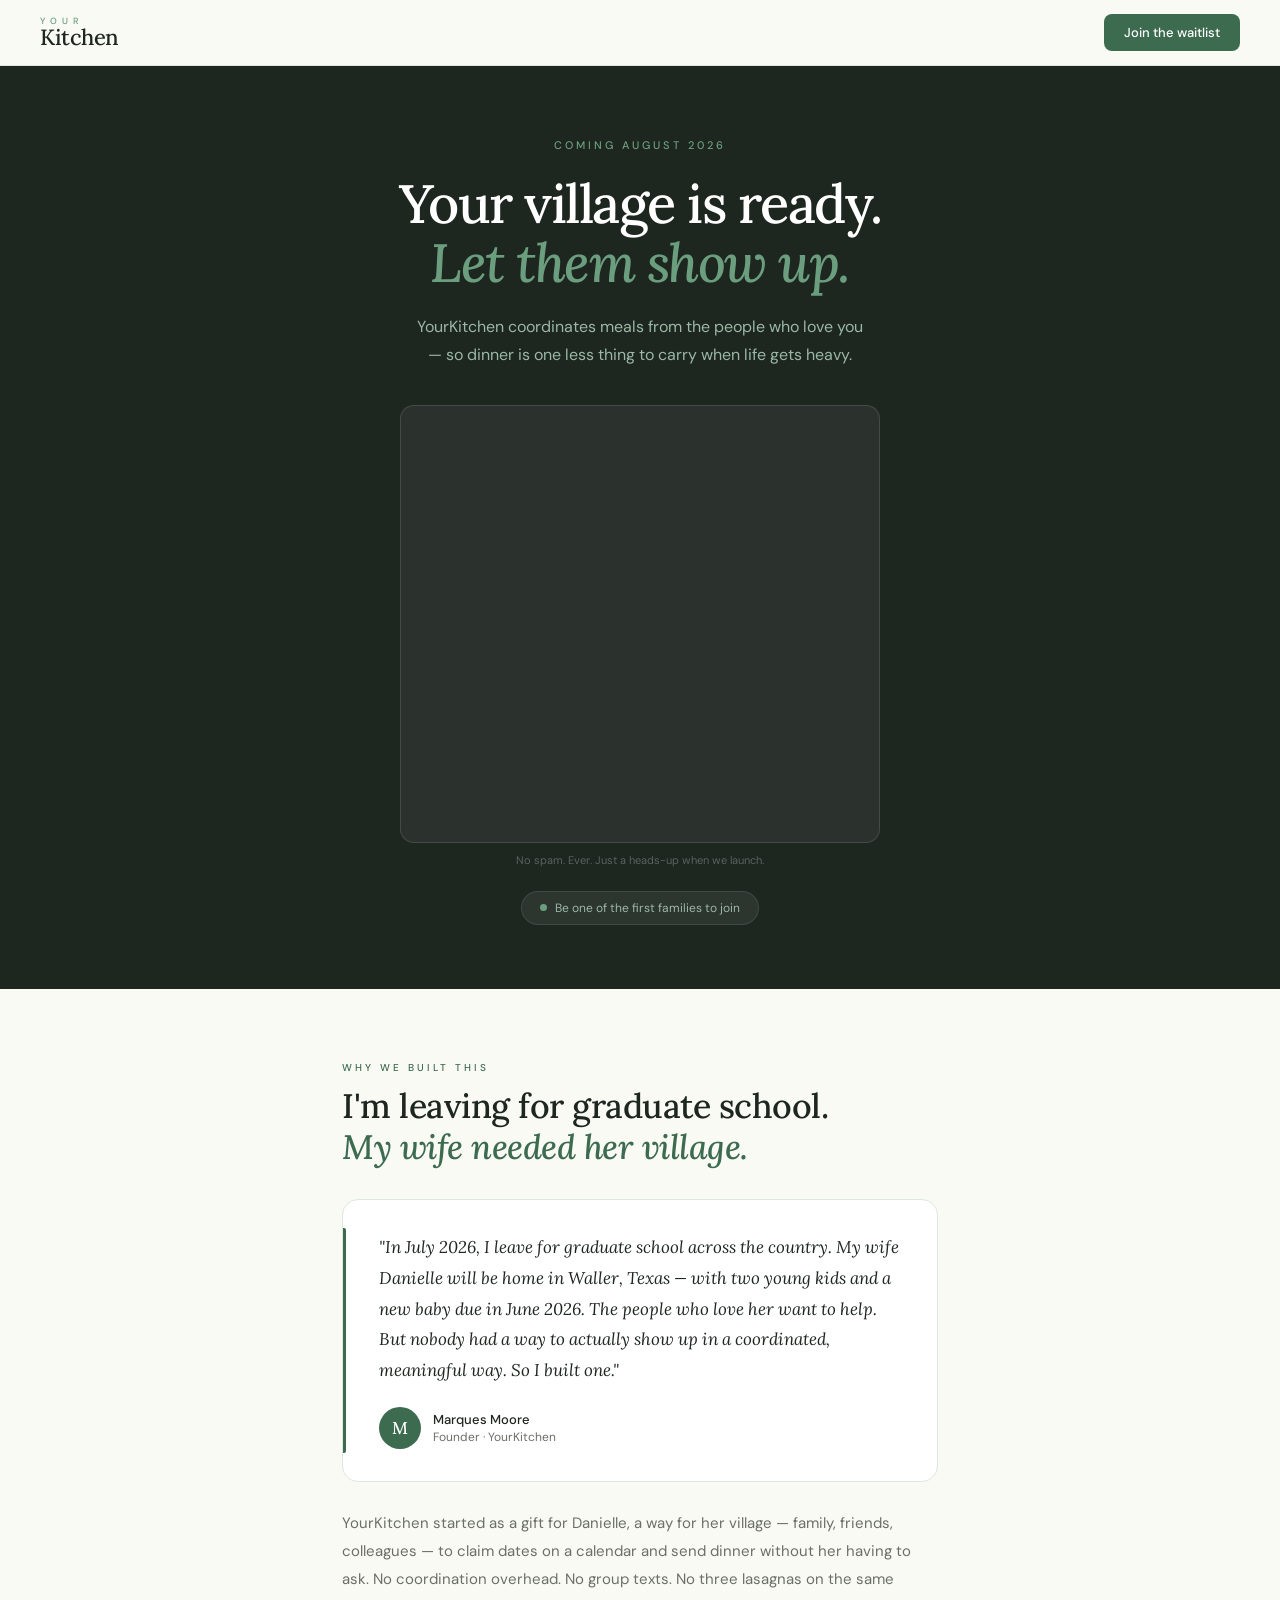
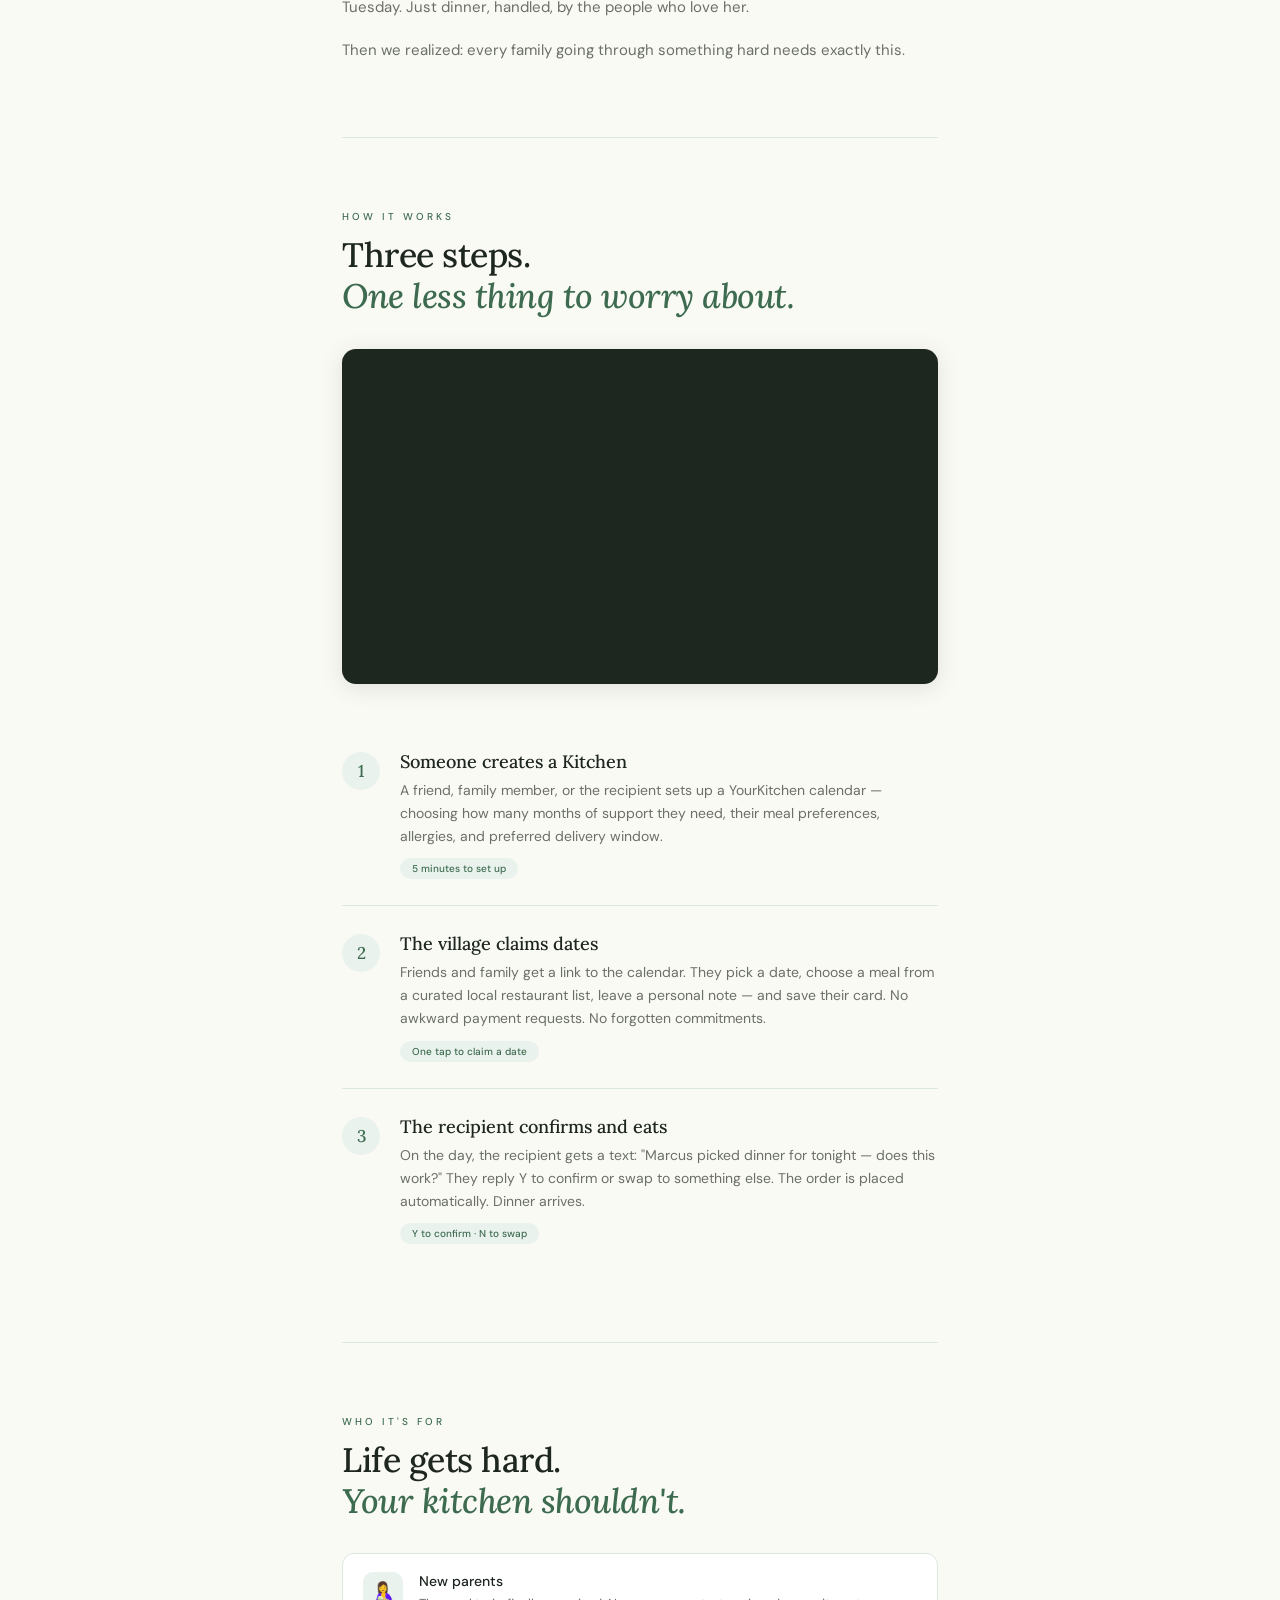
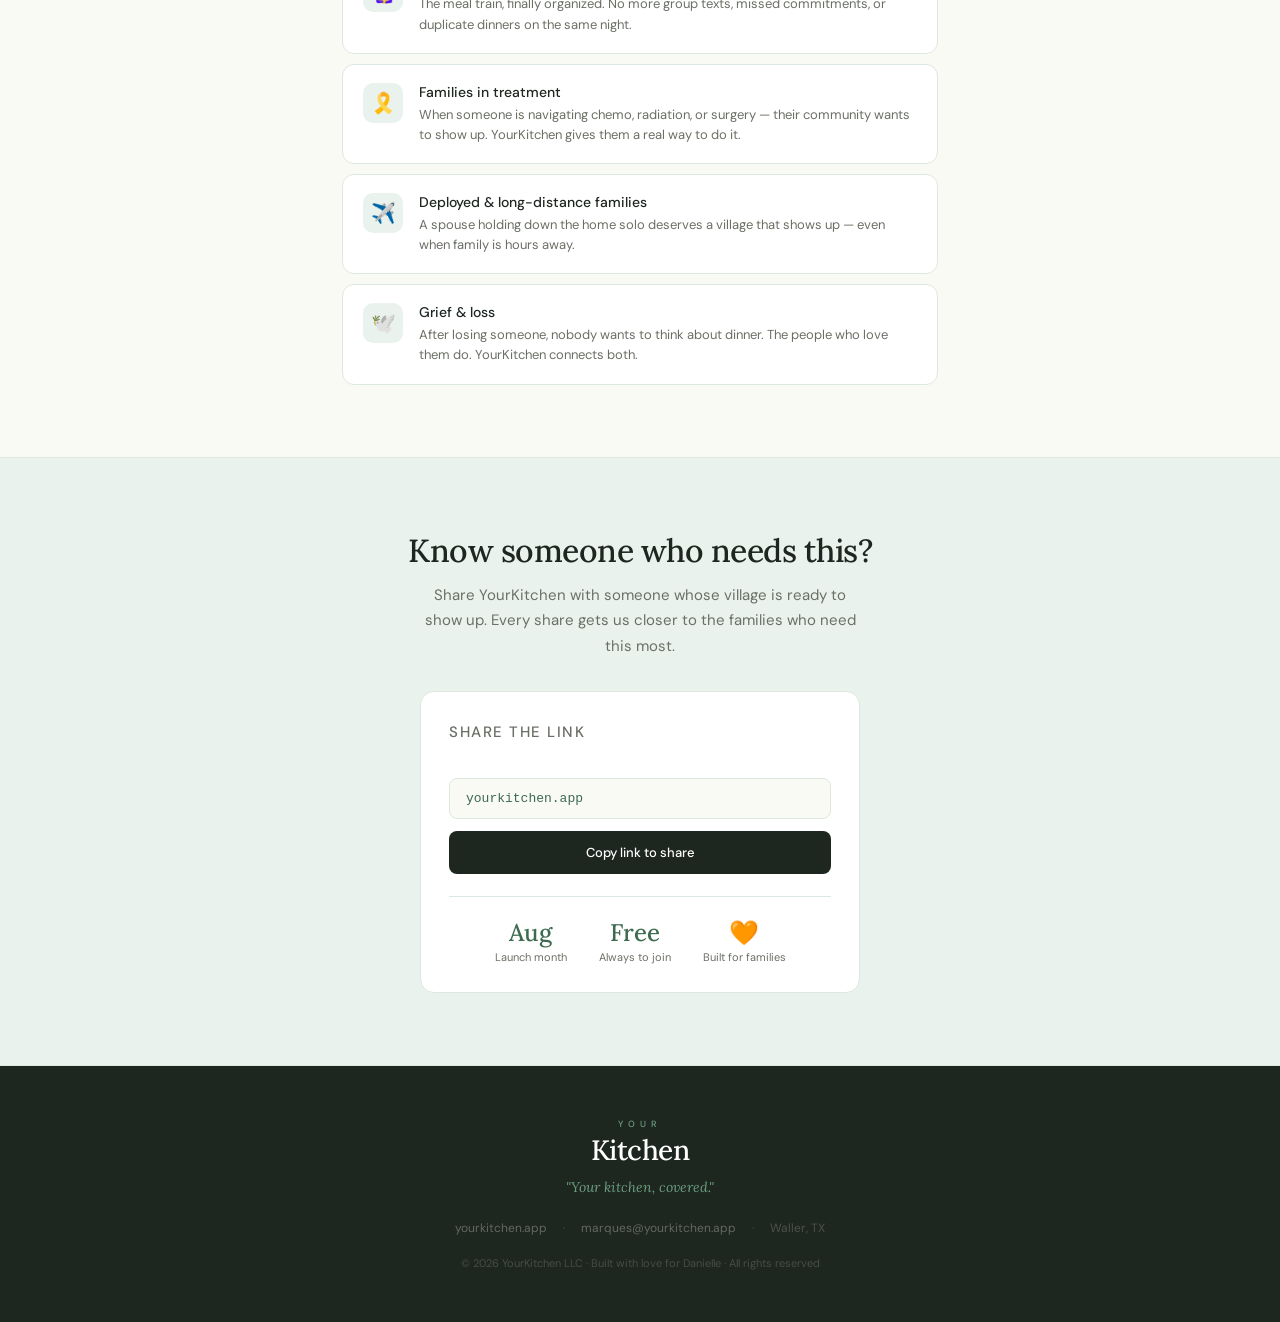
==== commit 52800e83: "Update index.html" ====
--- a/index.html
+++ b/index.html
@@ -5,7 +5,7 @@
 <meta name="viewport" content="width=device-width, initial-scale=1.0">
 <meta name="description" content="YourKitchen coordinates meals from the people who love you — so dinner is one less thing to carry when life gets heavy.">
 <meta property="og:title" content="YourKitchen — Your kitchen, covered.">
-<meta property="og:description" content="Your village is ready. Let them show up. A simpler way for your people to send real meals when life gets heavy.">
+<meta property="og:description" content="Your village is ready. Let them show up. Join the waitlist for YourKitchen — launching August 2026.">
 <meta property="og:url" content="https://yourkitchen.app">
 <meta property="og:type" content="website">
 <meta name="twitter:card" content="summary_large_image">
@@ -15,334 +15,279 @@
 <link rel="preconnect" href="https://fonts.googleapis.com">
 <link rel="preconnect" href="https://fonts.gstatic.com" crossorigin>
 <link href="https://fonts.googleapis.com/css2?family=Lora:ital,wght@0,400;0,500;0,600;1,400;1,500&family=DM+Sans:wght@300;400;500;600&display=swap" rel="stylesheet">
-<link rel="stylesheet" href="styles.css?v=4">
-<link rel="stylesheet" href="https://sibforms.com/forms/end-form/build/sib-styles.css">
 <style>
-  .yk-form-card { max-width:440px; margin:0 auto; background:var(--white,#fff); border:0.5px solid var(--border); border-radius:18px; padding:28px 26px; box-shadow:0 12px 40px rgba(30,38,32,0.08); text-align:left; }
-  .yk-form-title { font-family:'Lora',serif; font-size:22px; font-weight:500; color:var(--forest); margin:0 0 18px; letter-spacing:-0.3px; }
-  .yk-field { margin-bottom:16px; }
-  .yk-field label { display:block; font-size:13px; font-weight:600; color:var(--forest); margin-bottom:6px; }
-  .yk-field input { width:100%; box-sizing:border-box; padding:12px 14px; border:1px solid var(--border); border-radius:10px; font-family:'DM Sans',sans-serif; font-size:15px; color:var(--forest); background:var(--cream); transition:border-color .15s, background .15s; }
-  .yk-field input:focus { outline:none; border-color:var(--sage-mid); background:var(--white,#fff); }
-  .yk-field input::placeholder { color:#A9B4AC; }
-  .yk-hint { display:block; font-size:12px; color:var(--stone); margin-top:6px; font-weight:300; }
-  .yk-submit { width:100%; margin-top:6px; cursor:pointer; border:none; font-size:15px; font-weight:600; padding:13px; border-radius:10px; }
-  .yk-msg { display:none; font-size:14px; border-radius:10px; padding:12px 14px; margin-bottom:16px; }
-  .yk-msg--error { color:#7a1d1d; background:#ffeded; border:1px solid #f3b4b4; }
-  .yk-msg--success { color:#0a5a2e; background:#e7faf0; border:1px solid #9ad9b6; }
+  *, *::before, *::after { box-sizing: border-box; margin: 0; padding: 0; }
+  :root {
+    --sage:#3D6B4F;--sage-mid:#6B9E7E;--sage-light:#EAF2ED;
+    --cream:#FAFAF5;--forest:#1E2620;--stone:#6B7066;
+    --border:#DDE8E0;--white:#FFFFFF;
+  }
+  html { scroll-behavior: smooth; }
+  body { font-family:'DM Sans',sans-serif;background:var(--cream);color:var(--forest);-webkit-font-smoothing:antialiased; }
+  nav { background:var(--cream);border-bottom:0.5px solid var(--border);padding:14px 40px;display:flex;align-items:center;justify-content:space-between;position:sticky;top:0;z-index:100; }
+  .nav-logo { display:flex;flex-direction:column;line-height:1;cursor:default; }
+  .nav-your { font-family:'DM Sans',sans-serif;font-size:9px;font-weight:500;letter-spacing:5px;color:var(--sage-mid);text-transform:uppercase; }
+  .nav-kitchen { font-family:'Lora',serif;font-size:22px;font-weight:500;color:var(--forest);letter-spacing:-0.5px; }
+  .nav-cta { background:var(--sage);color:var(--white);border:none;border-radius:8px;padding:10px 20px;font-family:'DM Sans',sans-serif;font-size:13px;font-weight:500;cursor:pointer;transition:background 0.15s;text-decoration:none;display:inline-block; }
+  .nav-cta:hover { background:#2D5240; }
+  .hero { background:var(--forest);padding:72px 40px 64px;text-align:center; }
+  .eyebrow { font-size:11px;font-weight:500;letter-spacing:3px;text-transform:uppercase;color:var(--sage-mid);margin-bottom:22px; }
+  .hero h1 { font-family:'Lora',serif;font-size:clamp(36px,6vw,54px);font-weight:500;color:var(--white);line-height:1.1;letter-spacing:-1.5px;margin-bottom:20px;max-width:580px;margin-left:auto;margin-right:auto; }
+  .hero h1 em { color:var(--sage-mid);font-style:italic; }
+  .hero-sub { font-size:16px;color:#9AB8A5;line-height:1.75;max-width:460px;margin:0 auto 36px; }
+  .brevo-wrapper { max-width:480px;margin:0 auto;background:rgba(255,255,255,0.06);border:0.5px solid rgba(255,255,255,0.12);border-radius:14px;overflow:hidden;padding:8px; }
+  .brevo-wrapper iframe { display:block;width:100%;max-width:100%;border:none;border-radius:8px;margin:0 auto; }
+  .brevo-note { font-size:11px;color:rgba(255,255,255,0.28);margin-top:10px;text-align:center; }
+  .hero-count { display:inline-flex;align-items:center;gap:8px;background:rgba(255,255,255,0.07);border:0.5px solid rgba(255,255,255,0.1);border-radius:20px;padding:8px 18px;font-size:12px;color:#9AB8A5;margin-top:24px; }
+  .pulse { width:7px;height:7px;border-radius:50%;background:var(--sage-mid);animation:pulse 2s infinite; }
+  @keyframes pulse { 0%,100%{opacity:1}50%{opacity:0.4} }
+  .container { max-width:660px;margin:0 auto;padding:0 32px; }
+  .section { padding:72px 0; }
+  .section+.section { border-top:0.5px solid var(--border); }
+  .section-eyebrow { font-size:10px;font-weight:500;letter-spacing:3px;text-transform:uppercase;color:var(--sage);margin-bottom:12px; }
+  .section-h2 { font-family:'Lora',serif;font-size:clamp(26px,4vw,34px);font-weight:500;color:var(--forest);letter-spacing:-0.5px;line-height:1.2;margin-bottom:20px; }
+  .section-h2 em { font-style:italic;color:var(--sage); }
+  .section-body { font-size:15px;color:var(--stone);line-height:1.85; }
+  .story-card { background:var(--white);border:0.5px solid var(--border);border-radius:16px;padding:32px 32px 32px 36px;margin-top:32px;position:relative; }
+  .story-card::before { content:'';position:absolute;left:0;top:28px;bottom:28px;width:3px;background:var(--sage);border-radius:0 2px 2px 0; }
+  .story-quote { font-family:'Lora',serif;font-size:17px;font-style:italic;color:var(--forest);line-height:1.8;margin-bottom:22px; }
+  .story-attr { display:flex;align-items:center;gap:12px; }
+  .story-avatar { width:42px;height:42px;border-radius:50%;background:var(--sage);display:flex;align-items:center;justify-content:center;font-family:'Lora',serif;font-size:17px;color:var(--white);font-weight:500;flex-shrink:0; }
+  .story-name { font-size:13px;font-weight:500;color:var(--forest); }
+  .story-title { font-size:12px;color:var(--stone);margin-top:1px; }
+  .steps { display:flex;flex-direction:column;margin-top:36px; }
+  .step { display:flex;gap:20px;padding:26px 0;border-bottom:0.5px solid var(--border); }
+  .step:last-child { border-bottom:none; }
+  .step-num { width:38px;height:38px;border-radius:50%;background:var(--sage-light);display:flex;align-items:center;justify-content:center;font-family:'Lora',serif;font-size:17px;font-weight:500;color:var(--sage);flex-shrink:0;margin-top:2px; }
+  .step h3 { font-family:'Lora',serif;font-size:18px;font-weight:500;color:var(--forest);margin-bottom:6px; }
+  .step p { font-size:14px;color:var(--stone);line-height:1.65; }
+  .step-tag { display:inline-block;font-size:10px;font-weight:500;padding:4px 12px;background:var(--sage-light);color:var(--sage);border-radius:20px;margin-top:10px; }
+  .use-cases { display:flex;flex-direction:column;gap:10px;margin-top:32px; }
+  .use-card { background:var(--white);border:0.5px solid var(--border);border-radius:12px;padding:18px 20px;display:flex;gap:16px;align-items:flex-start;transition:border-color 0.15s; }
+  .use-card:hover { border-color:var(--sage-mid); }
+  .use-icon { width:40px;height:40px;border-radius:10px;background:var(--sage-light);display:flex;align-items:center;justify-content:center;font-size:20px;flex-shrink:0; }
+  .use-card h4 { font-size:14px;font-weight:500;color:var(--forest);margin-bottom:4px; }
+  .use-card p { font-size:13px;color:var(--stone);line-height:1.55; }
+  .refer-section { background:var(--sage-light);border-top:0.5px solid var(--border);border-bottom:0.5px solid var(--border);padding:72px 40px;text-align:center; }
+  .refer-section h2 { font-family:'Lora',serif;font-size:clamp(24px,4vw,32px);font-weight:500;color:var(--forest);letter-spacing:-0.5px;margin-bottom:12px; }
+  .refer-section p { font-size:15px;color:var(--stone);max-width:440px;margin:0 auto 32px;line-height:1.7; }
+  .refer-card { background:var(--white);border:0.5px solid var(--border);border-radius:14px;padding:28px;max-width:440px;margin:0 auto; }
+  .refer-label { font-size:11px;font-weight:500;letter-spacing:1.5px;text-transform:uppercase;color:var(--stone);margin-bottom:10px;text-align:left; }
+  .refer-link-box { background:var(--cream);border:0.5px solid var(--border);border-radius:8px;padding:12px 16px;font-size:13px;color:var(--sage);font-family:monospace;margin-bottom:12px;text-align:left; }
+  .refer-btn { width:100%;padding:13px;background:var(--forest);color:var(--white);border:none;border-radius:8px;font-family:'DM Sans',sans-serif;font-size:13px;font-weight:500;cursor:pointer;transition:background 0.15s; }
+  .refer-btn:hover { background:#2D5240; }
+  .refer-stats { display:flex;justify-content:center;gap:32px;margin-top:22px;padding-top:20px;border-top:0.5px solid var(--border); }
+  .stat-num { font-family:'Lora',serif;font-size:24px;font-weight:500;color:var(--sage);display:block; }
+  .stat-lbl { font-size:11px;color:var(--stone);margin-top:2px;display:block; }
+  footer { background:var(--forest);padding:52px 40px;text-align:center; }
+  .footer-your { font-family:'DM Sans',sans-serif;font-size:9px;font-weight:500;letter-spacing:5px;color:var(--sage-mid);text-transform:uppercase;margin-bottom:2px; }
+  .footer-kitchen { font-family:'Lora',serif;font-size:28px;font-weight:500;color:var(--white);letter-spacing:-0.5px; }
+  .footer-tagline { font-family:'Lora',serif;font-size:14px;font-style:italic;color:var(--sage-mid);margin:10px 0 24px; }
+  .footer-links { display:flex;justify-content:center;flex-wrap:wrap;gap:6px 16px;font-size:12px;margin-bottom:20px; }
+  .footer-links a { color:rgba(255,255,255,0.3);text-decoration:none;transition:color 0.15s; }
+  .footer-links a:hover { color:var(--sage-mid); }
+  .footer-copy { font-size:11px;color:rgba(255,255,255,0.18); }
+  .video-wrap { position:relative;width:100%;padding-bottom:56.25%;margin:32px 0 40px;border-radius:14px;overflow:hidden;background:var(--forest);box-shadow:0 4px 24px rgba(0,0,0,0.10); }
+  .video-wrap iframe { position:absolute;top:0;left:0;width:100%;height:100%;border:none; }
+  @media(max-width:600px) {
+    nav { padding:14px 20px; }
+    .hero { padding:60px 24px 52px; }
+    .container { padding:0 20px; }
+    .section { padding:52px 0; }
+    .refer-section { padding:52px 20px; }
+    footer { padding:48px 20px; }
+    .story-card { padding:24px 20px 24px 26px; }
+  }
 </style>
 </head>
 <body>
 
-<!-- ===== NAV (shared markup) ===== -->
-<header class="site-nav">
-  <a class="nav-logo" href="index.html">
+<nav>
+  <div class="nav-logo">
     <span class="nav-your">Your</span>
     <span class="nav-kitchen">Kitchen</span>
-  </a>
-  <nav class="nav-links" id="navMenu">
-    <a href="how-it-works.html">How It Works</a>
-    <a href="pricing.html">Pricing</a>
-    <a href="organizations.html">For Organizations</a>
-    <a href="about.html">Our Story</a>
-    <a class="nav-login" href="https://app.yourkitchen.app/login">Log in</a>
-    <a class="nav-cta" href="https://app.yourkitchen.app/signup" onclick="return openPilotModal(event)">Get Started</a>
-  </nav>
-  <button class="nav-toggle" id="navToggle" aria-label="Open menu" aria-expanded="false">
-    <span></span><span></span><span></span>
-  </button>
-</header>
-
-<!-- ===== HERO ===== -->
+  </div>
+  <a class="nav-cta" href="#waitlist">Join the waitlist</a>
+</nav>
+
 <section class="hero" id="waitlist">
-  <div class="eyebrow reveal">The pilot is open · free to join</div>
-  <h1 class="reveal d1">Your village is ready.<br><em>Let them show up.</em></h1>
-  <p class="hero-sub reveal d2">YourKitchen coordinates meals from the people who love you — so dinner is one less thing to carry when life gets heavy.</p>
-
-  <div class="reveal d2" style="margin:6px 0 24px;">
-    <button class="btn btn-primary" style="font-size:16px;padding:15px 30px;" onclick="openPilotModal(event)">Join the pilot — it&rsquo;s open</button>
-    <p style="font-size:13px;color:var(--stone);margin:14px 0 0;">Pilot families get full access, free. Prefer to wait? Leave your email below for launch.</p>
-  </div>
-
-  <div class="brevo-wrapper reveal d3">
-    <div class="yk-form-card">
-      <div id="error-message" class="sib-form-message-panel yk-msg yk-msg--error">
-        <span class="sib-form-message-panel__inner-text">Your subscription could not be saved. Please try again.</span>
-      </div>
-      <div id="success-message" class="sib-form-message-panel yk-msg yk-msg--success">
-        <span class="sib-form-message-panel__inner-text">You're on the list — we'll be in touch. 🧡</span>
-      </div>
-      <div id="sib-container">
-        <form id="sib-form" method="POST" action="https://594524f6.sibforms.com/serve/[base64]" data-type="subscription">
-          <h3 class="yk-form-title">Join the waiting list</h3>
-          <div class="yk-field">
-            <label for="FIRSTNAME">First name</label>
-            <input type="text" id="FIRSTNAME" name="FIRSTNAME" maxlength="200" autocomplete="given-name" placeholder="Your first name" data-required="true" required />
-          </div>
-          <div class="yk-field">
-            <label for="EMAIL">Email address</label>
-            <input type="email" id="EMAIL" name="EMAIL" autocomplete="email" placeholder="you@example.com" data-required="true" required />
-            <span class="yk-hint">No cost, no burdening emails — just a heads up when we launch.</span>
-          </div>
-          <button class="btn btn-primary yk-submit" form="sib-form" type="submit">Join the list</button>
-          <input type="text" name="email_address_check" value="" class="input--hidden" style="display:none!important;" />
-          <input type="hidden" name="locale" value="en" />
-        </form>
-      </div>
-    </div>
+  <div class="eyebrow">Coming August 2026</div>
+  <h1>Your village is ready.<br><em>Let them show up.</em></h1>
+  <p class="hero-sub">YourKitchen coordinates meals from the people who love you — so dinner is one less thing to carry when life gets heavy.</p>
+
+  <div class="brevo-wrapper">
+    <iframe
+      width="100%"
+      height="420"
+      src="https://594524f6.sibforms.com/serve/[base64]"
+      frameborder="0"
+      scrolling="auto"
+      allowfullscreen>
+    </iframe>
   </div>
   <p class="brevo-note">No spam. Ever. Just a heads-up when we launch.</p>
 
-  <div class="hero-count reveal d4">
+  <div class="hero-count">
     <div class="pulse"></div>
     <span>Be one of the first families to join</span>
   </div>
 </section>
 
-<div class="container">
-
-  <!-- ===== STORY ===== -->
-  <div class="section">
-    <p class="section-eyebrow">Why we built this</p>
-    <h2 class="section-h2">When life got heavy,<br><em>her village wanted to help.</em></h2>
-    <p class="section-body">YourKitchen started in our own home in Hockley, Texas — three kids under five, and a community that kept asking the same question: <em>"What can I do?"</em> The honest answer was almost always dinner. But meal trains fall apart in group texts, double up on the same night, and quietly fade. We wanted something that just worked.</p>
-    <div class="story-card">
-      <p class="story-quote">"I didn't have to ask. I didn't have to organize anything. People I loved just… showed up, one dinner at a time. That was everything."</p>
-      <div class="story-attr">
-        <div class="story-avatar">D</div>
-        <div>
-          <div class="story-name">Danielle</div>
-          <div class="story-title">The reason YourKitchen exists</div>
-        </div>
-      </div>
-    </div>
-  </div>
-
-  <!-- ===== HOW IT WORKS (condensed) ===== -->
-  <div class="section section--border">
-    <p class="section-eyebrow">How it works</p>
-    <h2 class="section-h2">Three steps.<br><em>One less thing to worry about.</em></h2>
-    <div class="steps">
-      <div class="step">
-        <div class="step-num">1</div>
-        <div>
-          <h3>Someone creates a Kitchen</h3>
-          <p>A friend, family member, or the recipient sets up a calendar — choosing how long they need support, meal preferences, allergies, and a delivery window.</p>
-          <span class="step-tag">5 minutes to set up</span>
-        </div>
-      </div>
-      <div class="step">
-        <div class="step-num">2</div>
-        <div>
-          <h3>The village claims dates</h3>
-          <p>Friends and family get a link. They pick a date, choose a meal from a curated local restaurant list, leave a note, and save their card. No awkward payment asks.</p>
-          <span class="step-tag">One tap to claim a date</span>
-        </div>
-      </div>
-      <div class="step">
-        <div class="step-num">3</div>
-        <div>
-          <h3>The recipient confirms and eats</h3>
-          <p>On the day, the recipient gets a text: "Marques picked dinner for tonight — does this work?" They reply Y to confirm or swap. Dinner arrives.</p>
-          <span class="step-tag">Y to confirm · N to swap</span>
-        </div>
-      </div>
-    </div>
-    <p style="margin-top:28px;"><a class="btn btn-ghost" href="how-it-works.html">See it in action →</a></p>
-  </div>
-
-  <!-- ===== WHO IT'S FOR ===== -->
-  <div class="section section--border">
-    <p class="section-eyebrow">Who it's for</p>
-    <h2 class="section-h2">Life gets hard.<br><em>Your kitchen shouldn't.</em></h2>
-    <div class="use-cases">
-      <div class="use-card">
-        <div class="use-icon">🤱</div>
-        <div><h4>New parents</h4><p>The meal train, finally organized. No more group texts, missed commitments, or duplicate dinners.</p></div>
-      </div>
-      <div class="use-card">
-        <div class="use-icon">🎗️</div>
-        <div><h4>Families in treatment</h4><p>When someone is navigating chemo, radiation, or surgery, their community wants to show up. YourKitchen gives them a real way to do it.</p></div>
-      </div>
-      <div class="use-card">
-        <div class="use-icon">✈️</div>
-        <div><h4>Deployed &amp; long-distance families</h4><p>A spouse holding down the home solo deserves a village that shows up — even when family is hours away.</p></div>
-      </div>
-      <div class="use-card">
-        <div class="use-icon">🕊️</div>
-        <div><h4>Grief &amp; loss</h4><p>After losing someone, nobody wants to think about dinner. The people who love them do.</p></div>
-      </div>
-      <div class="use-card">
-        <div class="use-icon">🎓</div>
-        <div><h4>Parents of new college students</h4><p>They're three states away in a dorm with no kitchen. A warm dinner on a hard week is how you hug them from home.</p></div>
-      </div>
-      <div class="use-card">
-        <div class="use-icon">🫶</div>
-        <div><h4>The sandwich generation</h4><p>Caring for your kids and your aging parents at once is relentless. Let your village make sure everyone — including you — gets fed.</p></div>
-      </div>
-    </div>
-    <p style="text-align:center;margin-top:28px;font-size:14px;color:var(--stone);">Are you an organization that cares for people at scale? <a href="organizations.html" style="color:var(--sage);font-weight:500;">YourKitchen for organizations →</a></p>
-  </div>
-
+<div style="background:var(--cream)">
+  <div class="container">
+
+    <div class="section">
+      <p class="section-eyebrow">Why we built this</p>
+      <h2 class="section-h2">I'm leaving for graduate school.<br><em>My wife needed her village.</em></h2>
+      <div class="story-card">
+        <p class="story-quote">"In July 2026, I leave for graduate school across the country. My wife Danielle will be home in Waller, Texas — with two young kids and a new baby due in June 2026. The people who love her want to help. But nobody had a way to actually show up in a coordinated, meaningful way. So I built one."</p>
+        <div class="story-attr">
+          <div class="story-avatar">M</div>
+          <div>
+            <div class="story-name">Marques Moore</div>
+            <div class="story-title">Founder · YourKitchen</div>
+          </div>
+        </div>
+      </div>
+      <p class="section-body" style="margin-top:28px">YourKitchen started as a gift for Danielle, a way for her village — family, friends, colleagues — to claim dates on a calendar and send dinner without her having to ask. No coordination overhead. No group texts. No three lasagnas on the same Tuesday. Just dinner, handled, by the people who love her.</p>
+      <p class="section-body" style="margin-top:16px">Then we realized: every family going through something hard needs exactly this.</p>
+    </div>
+
+    <div class="section">
+      <p class="section-eyebrow">How it works</p>
+      <h2 class="section-h2">Three steps.<br><em>One less thing to worry about.</em></h2>
+
+      <div class="video-wrap">
+        <iframe
+          src="https://www.youtube.com/embed/SskTojLbTzc"
+          title="How YourKitchen works"
+          frameborder="0"
+          allow="accelerometer; autoplay; clipboard-write; encrypted-media; gyroscope; picture-in-picture; web-share"
+          allowfullscreen>
+        </iframe>
+      </div>
+
+      <div class="steps">
+        <div class="step">
+          <div class="step-num">1</div>
+          <div>
+            <h3>Someone creates a Kitchen</h3>
+            <p>A friend, family member, or the recipient sets up a YourKitchen calendar — choosing how many months of support they need, their meal preferences, allergies, and preferred delivery window.</p>
+            <span class="step-tag">5 minutes to set up</span>
+          </div>
+        </div>
+        <div class="step">
+          <div class="step-num">2</div>
+          <div>
+            <h3>The village claims dates</h3>
+            <p>Friends and family get a link to the calendar. They pick a date, choose a meal from a curated local restaurant list, leave a personal note — and save their card. No awkward payment requests. No forgotten commitments.</p>
+            <span class="step-tag">One tap to claim a date</span>
+          </div>
+        </div>
+        <div class="step">
+          <div class="step-num">3</div>
+          <div>
+            <h3>The recipient confirms and eats</h3>
+            <p>On the day, the recipient gets a text: "Marcus picked dinner for tonight — does this work?" They reply Y to confirm or swap to something else. The order is placed automatically. Dinner arrives.</p>
+            <span class="step-tag">Y to confirm · N to swap</span>
+          </div>
+        </div>
+      </div>
+    </div>
+
+    <div class="section">
+      <p class="section-eyebrow">Who it's for</p>
+      <h2 class="section-h2">Life gets hard.<br><em>Your kitchen shouldn't.</em></h2>
+      <div class="use-cases">
+        <div class="use-card">
+          <div class="use-icon">🤱</div>
+          <div>
+            <h4>New parents</h4>
+            <p>The meal train, finally organized. No more group texts, missed commitments, or duplicate dinners on the same night.</p>
+          </div>
+        </div>
+        <div class="use-card">
+          <div class="use-icon">🎗️</div>
+          <div>
+            <h4>Families in treatment</h4>
+            <p>When someone is navigating chemo, radiation, or surgery — their community wants to show up. YourKitchen gives them a real way to do it.</p>
+          </div>
+        </div>
+        <div class="use-card">
+          <div class="use-icon">✈️</div>
+          <div>
+            <h4>Deployed & long-distance families</h4>
+            <p>A spouse holding down the home solo deserves a village that shows up — even when family is hours away.</p>
+          </div>
+        </div>
+        <div class="use-card">
+          <div class="use-icon">🕊️</div>
+          <div>
+            <h4>Grief & loss</h4>
+            <p>After losing someone, nobody wants to think about dinner. The people who love them do. YourKitchen connects both.</p>
+          </div>
+        </div>
+      </div>
+    </div>
+
+  </div>
 </div>
 
-<!-- ===== REFER / SHARE ===== -->
 <section class="refer-section">
   <h2>Know someone who needs this?</h2>
   <p>Share YourKitchen with someone whose village is ready to show up. Every share gets us closer to the families who need this most.</p>
   <div class="refer-card">
     <p class="refer-label">Share the link</p>
     <div class="refer-link-box">yourkitchen.app</div>
-    <button class="btn btn-dark refer-btn" onclick="shareLink()">Copy link to share</button>
+    <button class="refer-btn" onclick="shareLink()">Copy link to share</button>
     <div class="refer-stats">
-      <div><span class="stat-num">Jul</span><span class="stat-lbl">Launch month</span></div>
+      <div><span class="stat-num">Aug</span><span class="stat-lbl">Launch month</span></div>
       <div><span class="stat-num">Free</span><span class="stat-lbl">Always to join</span></div>
       <div><span class="stat-num">🧡</span><span class="stat-lbl">Built for families</span></div>
     </div>
   </div>
 </section>
 
-<!-- ===== FOOTER (shared markup) ===== -->
-<footer class="site-footer">
+<footer>
   <div class="footer-your">Your</div>
   <div class="footer-kitchen">Kitchen</div>
   <p class="footer-tagline">"Your kitchen, covered."</p>
   <div class="footer-links">
-    <a href="how-it-works.html">How It Works</a><span class="footer-sep">·</span>
-    <a href="pricing.html">Pricing</a><span class="footer-sep">·</span>
-    <a href="organizations.html">For Organizations</a><span class="footer-sep">·</span>
-    <a href="about.html">Our Story</a><span class="footer-sep">·</span>
-    <a href="privacy.html">Privacy</a><span class="footer-sep">·</span>
-    <a href="terms.html">Terms</a><span class="footer-sep">·</span>
-    <a href="sms-opt-in.html">SMS</a><span class="footer-sep">·</span>
-    <a href="mailto:marques@yourkitchen.app">Contact</a>
-  </div>
-  <p class="footer-copy">© <span id="year">2026</span> YourKitchen LLC · Hockley, TX · Built with love for Danielle</p>
+    <a href="https://yourkitchen.app">yourkitchen.app</a>
+    <span style="color:rgba(255,255,255,0.2)">·</span>
+    <a href="mailto:marques@yourkitchen.app">marques@yourkitchen.app</a>
+    <span style="color:rgba(255,255,255,0.2)">·</span>
+    <span style="color:rgba(255,255,255,0.2)">Waller, TX</span>
+  </div>
+  <p class="footer-copy">© 2026 YourKitchen LLC · Built with love for Danielle · All rights reserved</p>
 </footer>
 
 <script>
-  window.REQUIRED_CODE_ERROR_MESSAGE = 'Please choose a country code';
-  window.LOCALE = 'en';
-  window.EMAIL_INVALID_MESSAGE = window.SMS_INVALID_MESSAGE = "The information provided is invalid. Please review the field format and try again.";
-  window.REQUIRED_ERROR_MESSAGE = "This field cannot be left blank. ";
-  window.GENERIC_INVALID_MESSAGE = "The information provided is invalid. Please review the field format and try again.";
-  window.translation = { common: { selectedList: '{quantity} list selected', selectedLists: '{quantity} lists selected', selectedOption: '{quantity} selected', selectedOptions: '{quantity} selected' } };
-  var AUTOHIDE = Boolean(0);
-</script>
-<!-- Brevo main.js removed: replaced with direct-POST handler (see yk-brevo-submit below) -->
-<script src="script.js?v=4"></script>
-<script>
-(function () {
-  var form = document.getElementById('sib-form');
-  if (!form) return;
-  var successEl = document.getElementById('success-message');
-  var errorEl = document.getElementById('error-message');
-
-  function show(el) { if (el) { el.style.display = 'block'; } }
-  function hide(el) { if (el) { el.style.display = 'none'; } }
-
-  // Panels start hidden
-  hide(successEl); hide(errorEl);
-
-  form.addEventListener('submit', function (e) {
+  function shareLink() {
+    var url = 'https://yourkitchen.app';
+    var btn = document.querySelector('.refer-btn');
+    if (navigator.share) {
+      navigator.share({ title: 'YourKitchen', text: 'Your kitchen, covered.', url: url });
+    } else if (navigator.clipboard) {
+      navigator.clipboard.writeText(url).then(function() { showCopied(btn); });
+    } else {
+      var ta = document.createElement('textarea');
+      ta.value = url; ta.style.position='fixed'; ta.style.opacity='0';
+      document.body.appendChild(ta); ta.select();
+      document.execCommand('copy'); document.body.removeChild(ta);
+      showCopied(btn);
+    }
+  }
+  function showCopied(btn) {
+    var orig = btn.textContent;
+    btn.textContent = '✓ Link copied!';
+    btn.style.background = '#3D6B4F';
+    setTimeout(function() { btn.textContent = orig; btn.style.background = ''; }, 2500);
+  }
+  document.querySelector('.nav-cta').addEventListener('click', function(e) {
     e.preventDefault();
-    hide(successEl); hide(errorEl);
-
-    var emailInput = form.querySelector('#EMAIL');
-    var honeypot = form.querySelector('input[name="email_address_check"]');
-    var email = emailInput ? emailInput.value.trim() : '';
-
-    // Honeypot: if filled, it's a bot — silently pretend success, don't submit.
-    if (honeypot && honeypot.value) { show(successEl); return; }
-
-    // Basic email validation
-    if (!email || !/^[^@\s]+@[^@\s]+\.[^@\s]+$/.test(email)) {
-      if (errorEl) {
-        var t = errorEl.querySelector('.sib-form-message-panel__inner-text');
-        if (t) t.textContent = 'Please enter a valid email address.';
-      }
-      show(errorEl);
-      return;
-    }
-
-    var btn = form.querySelector('button[type="submit"]');
-    if (btn) { btn.disabled = true; btn.textContent = 'Joining…'; }
-
-    var data = new FormData(form);
-    // Submit directly to Brevo. no-cors: the request goes through, but the response is opaque
-    // (Brevo doesn't send CORS headers), so we treat a completed request as success.
-    fetch(form.action, { method: 'POST', body: data, mode: 'no-cors' })
-      .then(function () {
-        show(successEl);
-        form.reset();
-      })
-      .catch(function () {
-        show(errorEl);
-      })
-      .finally(function () {
-        if (btn) { btn.disabled = false; btn.textContent = 'Join the list'; }
-      });
+    document.getElementById('waitlist').scrollIntoView({ behavior: 'smooth' });
   });
-})();
-</script>
-
-<!-- ===== PILOT WELCOME MODAL ===== -->
-<style>
-.yk-modal-overlay{position:fixed;inset:0;background:rgba(30,38,32,.55);display:none;align-items:center;justify-content:center;z-index:2000;padding:18px;}
-.yk-modal-overlay.open{display:flex;}
-.yk-modal{position:relative;background:var(--cream);border:1px solid var(--border);border-radius:20px;max-width:480px;width:100%;max-height:90vh;overflow-y:auto;padding:30px 26px 26px;box-shadow:0 24px 70px rgba(30,38,32,.35);font-family:'DM Sans',sans-serif;}
-.yk-modal-x{position:absolute;top:14px;right:16px;background:none;border:none;font-size:20px;color:var(--stone);cursor:pointer;line-height:1;padding:6px;}
-.yk-modal-eyebrow{font-size:11px;font-weight:600;letter-spacing:2px;text-transform:uppercase;color:var(--sage-mid);margin-bottom:8px;}
-.yk-modal-title{font-family:'Lora',serif;font-size:24px;font-weight:600;color:var(--forest);margin:0 0 10px;line-height:1.2;}
-.yk-modal-lead{font-size:14.5px;color:var(--stone);line-height:1.6;margin:0 0 4px;}
-.yk-modal-block{border-top:1px solid var(--border);padding-top:14px;margin-top:16px;}
-.yk-modal-block h3{font-family:'Lora',serif;font-size:15px;font-weight:600;color:var(--sage);margin:0 0 6px;}
-.yk-modal-block p{font-size:14px;color:var(--forest);line-height:1.6;margin:0 0 10px;opacity:.92;}
-.yk-modal-form{display:inline-block;font-size:14px;padding:9px 16px;margin-top:2px;}
-.yk-modal-support{font-size:13px;color:var(--stone);margin:12px 0 0;}
-.yk-modal-support a{color:var(--sage);font-weight:500;text-decoration:none;}
-.yk-modal-go{width:100%;font-size:16px;padding:15px;margin-top:12px;}
-.yk-modal-go:disabled{opacity:.45;cursor:not-allowed;}
-.yk-modal-agree{display:flex;align-items:flex-start;gap:9px;font-size:13px;color:var(--forest);line-height:1.5;margin-top:20px;cursor:pointer;}
-.yk-modal-agree input{margin-top:2px;width:17px;height:17px;flex-shrink:0;accent-color:var(--sage);cursor:pointer;}
-.yk-modal-agree a{color:var(--sage);font-weight:600;text-decoration:none;}
-.yk-modal-later{display:block;width:100%;background:none;border:none;color:var(--stone);font-size:13.5px;font-weight:500;cursor:pointer;margin-top:12px;font-family:'DM Sans',sans-serif;}
-</style>
-<div class="yk-modal-overlay" id="pilotModal" onclick="if(event.target===this)closePilotModal()">
-  <div class="yk-modal" role="dialog" aria-modal="true" aria-labelledby="pilotTitle">
-    <button class="yk-modal-x" onclick="closePilotModal()" aria-label="Close">✕</button>
-    <div class="yk-modal-eyebrow">The pilot is open</div>
-    <h2 class="yk-modal-title" id="pilotTitle">Welcome — you&rsquo;re one of the first 🌿</h2>
-    <p class="yk-modal-lead">You&rsquo;re about to join the YourKitchen pilot. Here&rsquo;s what to expect before you create your account.</p>
-
-    <div class="yk-modal-block">
-      <h3>What you can do</h3>
-      <p>Create your Kitchen, add your favorite restaurants and meals, and open the days you&rsquo;d like a hand. Your village sends real, home-delivered meals — and you confirm each one with a quick text before anything is ever charged. Full access, free for the whole pilot.</p>
-    </div>
-
-    <div class="yk-modal-block">
-      <h3>A little grace, please</h3>
-      <p>These are early days. Most of it runs smoothly, but you may bump into a rough edge here and there. If something feels off, telling us is genuinely the most helpful thing you can do — it shapes what we fix first.</p>
-    </div>
-
-    <div class="yk-modal-block">
-      <h3>Tell us how it&rsquo;s going</h3>
-      <p>Share anything — what worked, what didn&rsquo;t, what you wish it did.</p>
-      <a class="btn btn-ghost yk-modal-form" href="https://docs.google.com/forms/d/e/1FAIpQLSfNdC51-AFcUXBlwoZVcZgz4GPsSo-DghXT5A5u8RC93h9Ycg/viewform?usp=header" target="_blank" rel="noopener noreferrer">Open the feedback form →</a>
-      <p class="yk-modal-support">Or email us anytime at <a href="mailto:support@yourkitchen.app">support@yourkitchen.app</a>.</p>
-    </div>
-
-    <label class="yk-modal-agree"><input type="checkbox" id="agreeTerms" onchange="toggleAgree()"> I understand YourKitchen is an early pilot, and I agree to the <a href="terms.html" target="_blank" rel="noopener">Terms of Service &amp; Privacy Policy</a>.</label>
-    <button class="btn btn-primary yk-modal-go" id="pilotGo" disabled onclick="continueToSignup()">Create my account →</button>
-    <button class="yk-modal-later" onclick="closePilotModal()">Maybe later</button>
-  </div>
-</div>
-<script>
-function openPilotModal(e){ if(e&&e.preventDefault)e.preventDefault(); var m=document.getElementById('pilotModal'); if(m){m.classList.add('open');document.body.style.overflow='hidden';} return false; }
-function closePilotModal(){ var m=document.getElementById('pilotModal'); if(m){m.classList.remove('open');document.body.style.overflow='';} }
-function continueToSignup(){ var c=document.getElementById('agreeTerms'); if(c&&!c.checked) return; window.location.href='https://app.yourkitchen.app/signup'; }
-function toggleAgree(){ var b=document.getElementById('pilotGo'); var c=document.getElementById('agreeTerms'); if(b&&c) b.disabled=!c.checked; }
-document.addEventListener('keydown', function(e){ if(e.key==='Escape')closePilotModal(); });
 </script>
 </body>
 </html>
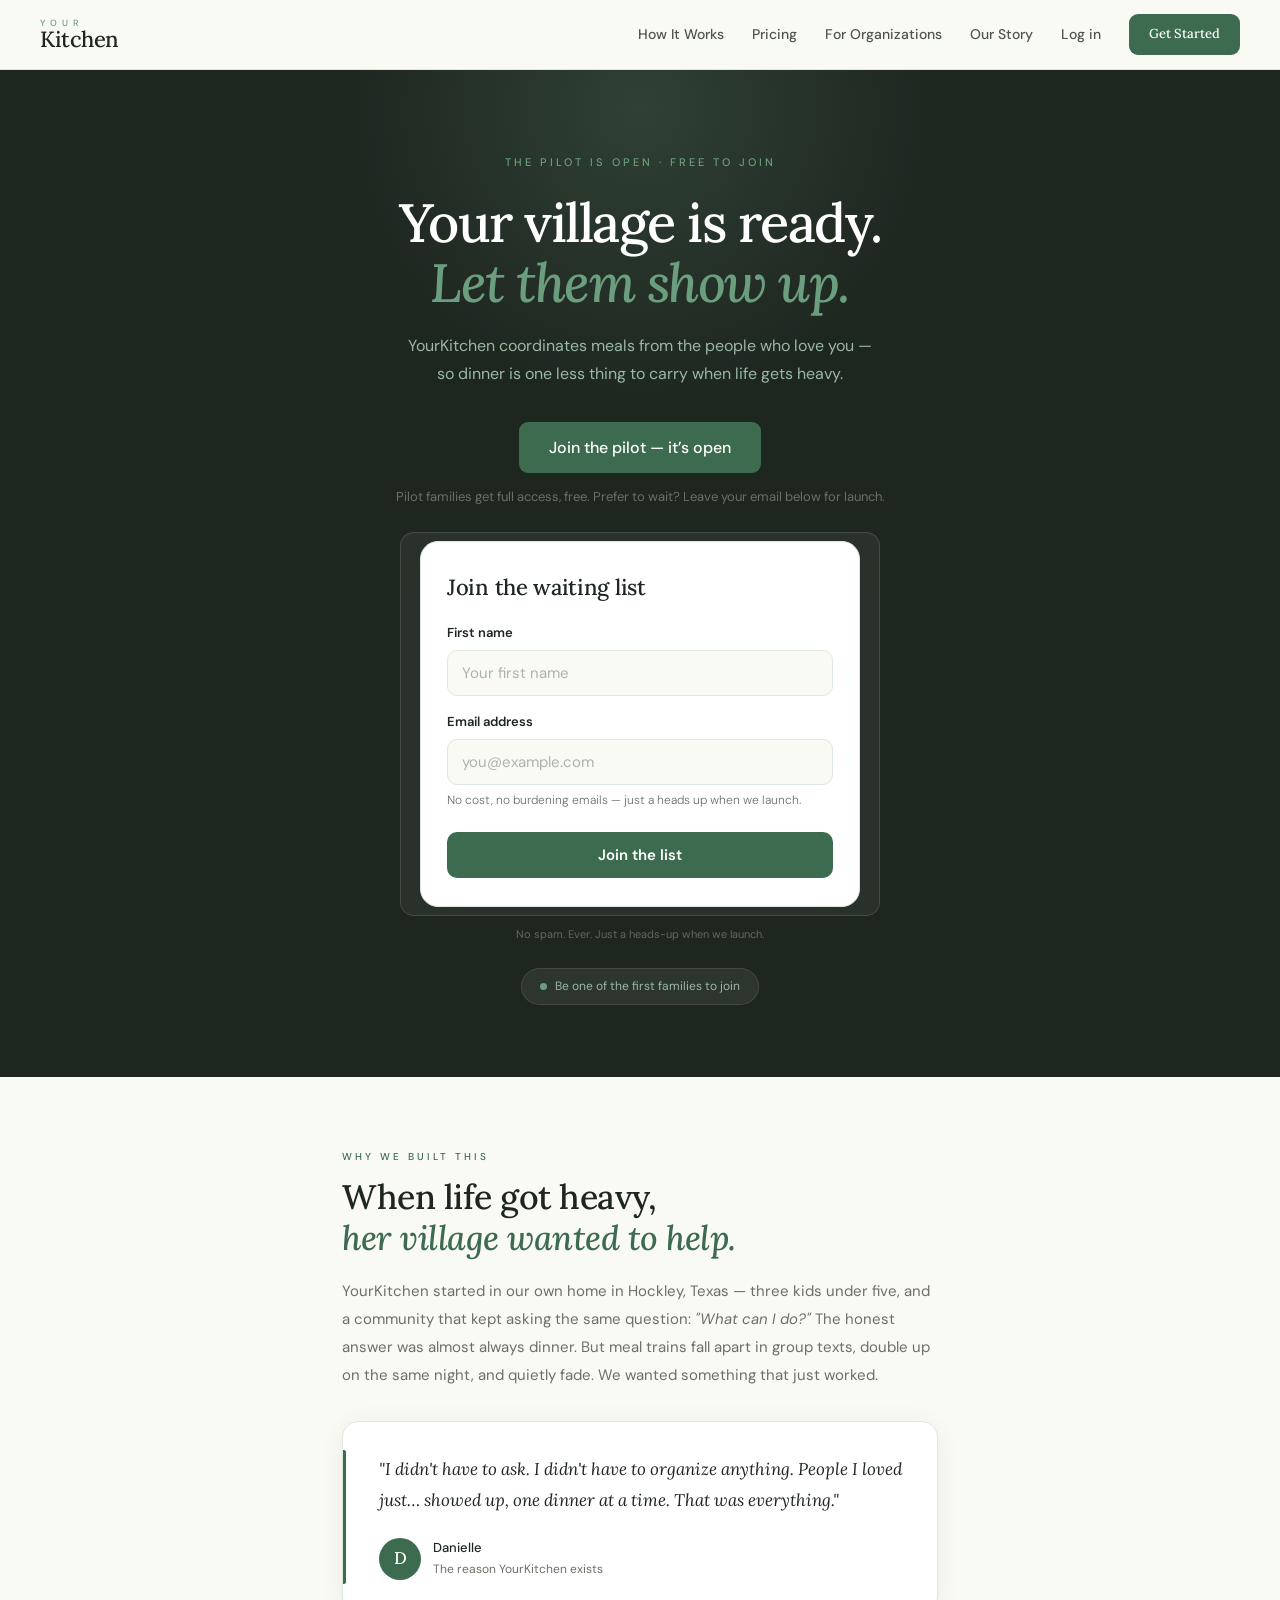
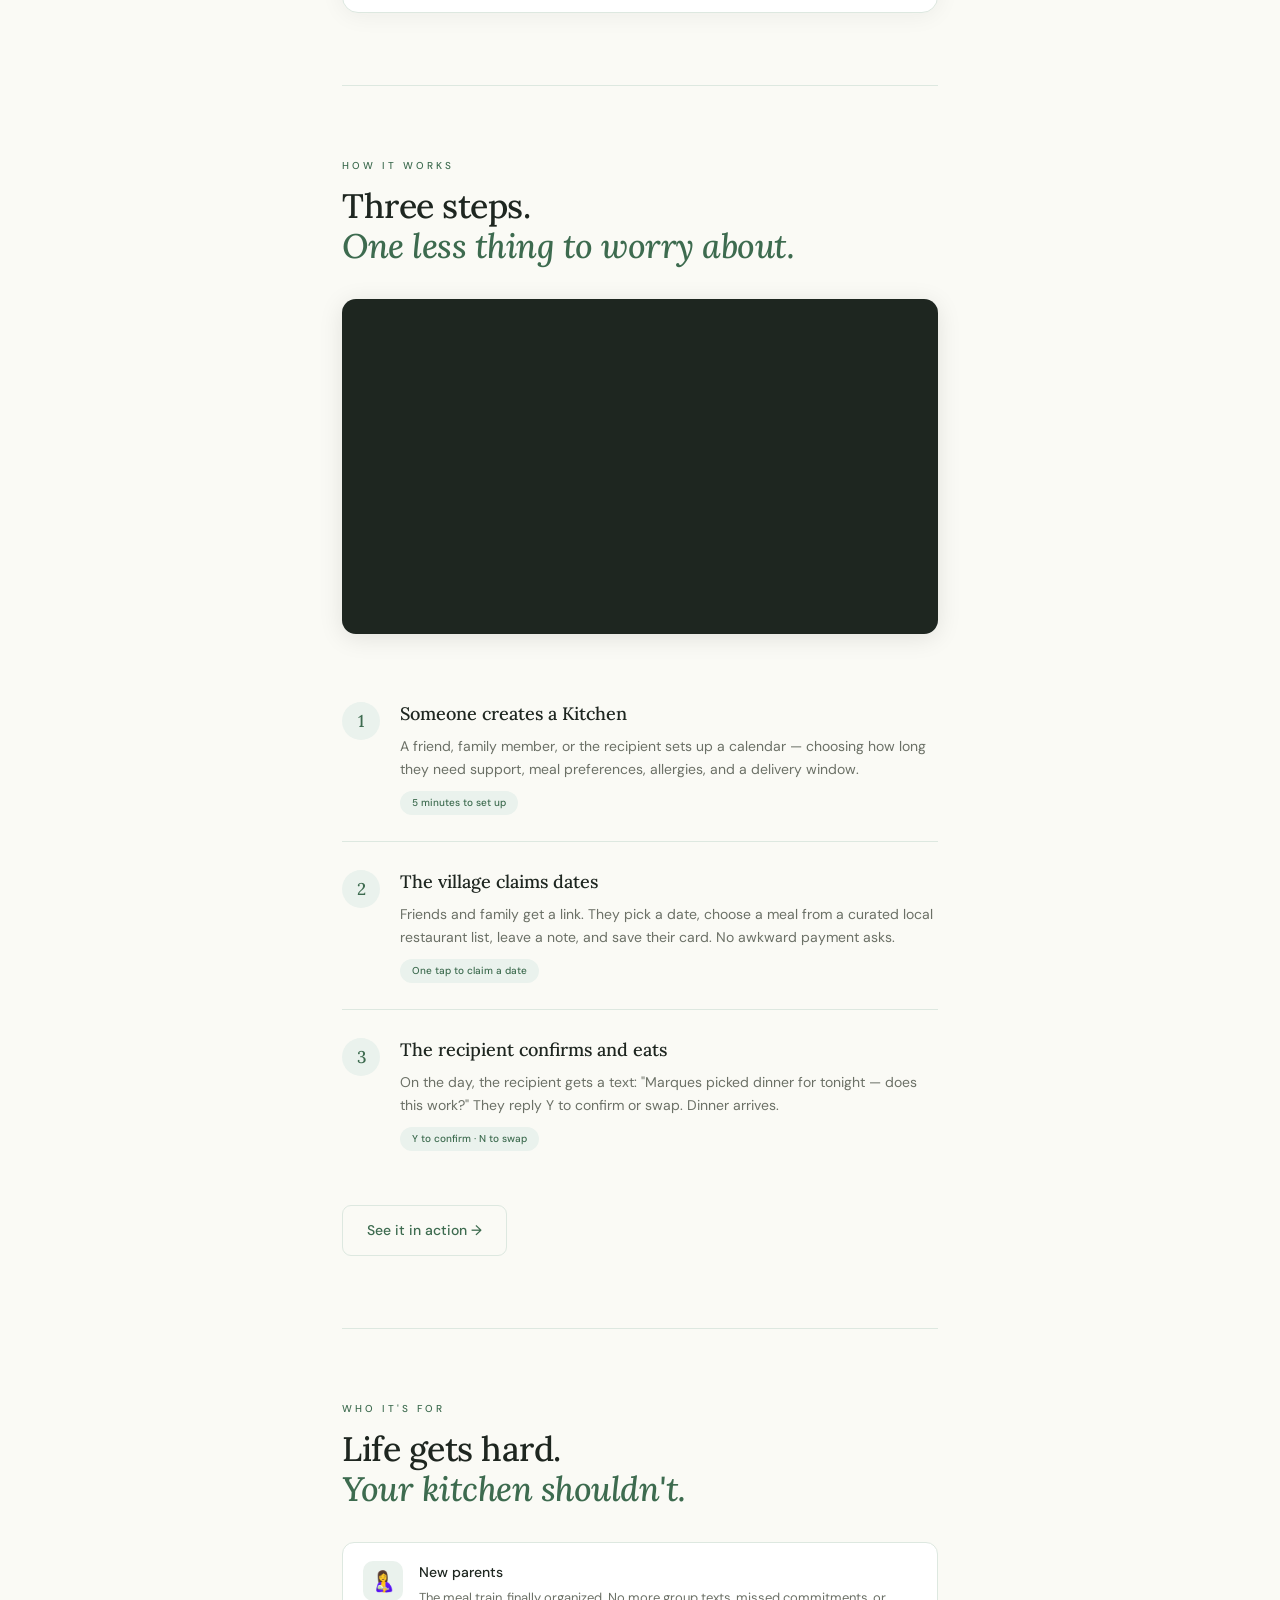
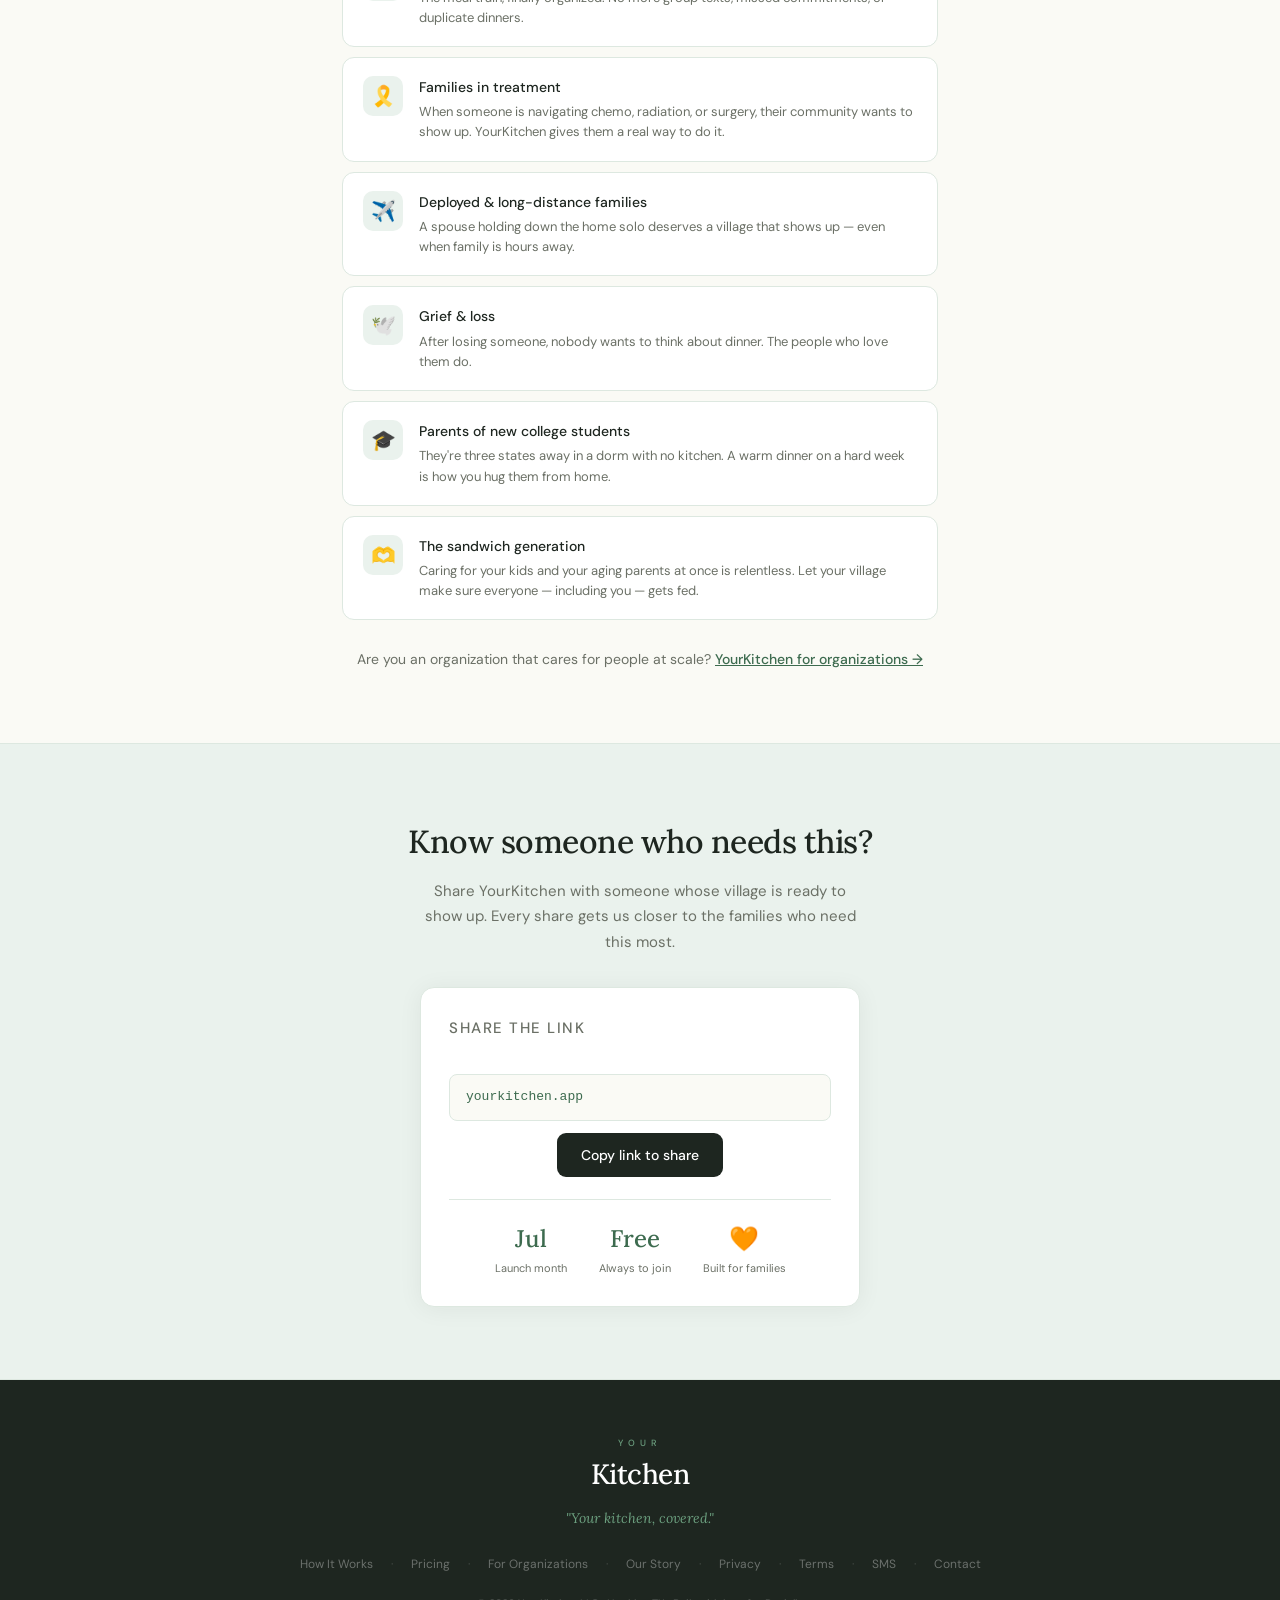
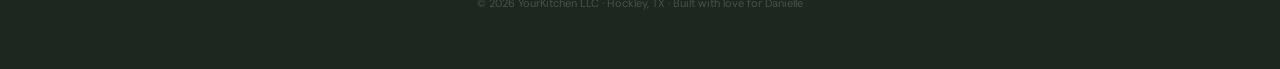
==== commit f54a1aee: "Update index.html" ====
--- a/index.html
+++ b/index.html
@@ -2,10 +2,13 @@
 <html lang="en">
 <head>
 <meta charset="UTF-8">
+<link rel="icon" href="/favicon.ico" sizes="any">
+<link rel="icon" href="/favicon.svg" type="image/svg+xml">
+<link rel="apple-touch-icon" href="/apple-touch-icon.png">
 <meta name="viewport" content="width=device-width, initial-scale=1.0">
 <meta name="description" content="YourKitchen coordinates meals from the people who love you — so dinner is one less thing to carry when life gets heavy.">
 <meta property="og:title" content="YourKitchen — Your kitchen, covered.">
-<meta property="og:description" content="Your village is ready. Let them show up. Join the waitlist for YourKitchen — launching August 2026.">
+<meta property="og:description" content="Your village is ready. Let them show up. A simpler way for your people to send real meals when life gets heavy.">
 <meta property="og:url" content="https://yourkitchen.app">
 <meta property="og:type" content="website">
 <meta name="twitter:card" content="summary_large_image">
@@ -15,279 +18,347 @@
 <link rel="preconnect" href="https://fonts.googleapis.com">
 <link rel="preconnect" href="https://fonts.gstatic.com" crossorigin>
 <link href="https://fonts.googleapis.com/css2?family=Lora:ital,wght@0,400;0,500;0,600;1,400;1,500&family=DM+Sans:wght@300;400;500;600&display=swap" rel="stylesheet">
+<link rel="stylesheet" href="styles.css?v=4">
+<link rel="stylesheet" href="https://sibforms.com/forms/end-form/build/sib-styles.css">
 <style>
-  *, *::before, *::after { box-sizing: border-box; margin: 0; padding: 0; }
-  :root {
-    --sage:#3D6B4F;--sage-mid:#6B9E7E;--sage-light:#EAF2ED;
-    --cream:#FAFAF5;--forest:#1E2620;--stone:#6B7066;
-    --border:#DDE8E0;--white:#FFFFFF;
-  }
-  html { scroll-behavior: smooth; }
-  body { font-family:'DM Sans',sans-serif;background:var(--cream);color:var(--forest);-webkit-font-smoothing:antialiased; }
-  nav { background:var(--cream);border-bottom:0.5px solid var(--border);padding:14px 40px;display:flex;align-items:center;justify-content:space-between;position:sticky;top:0;z-index:100; }
-  .nav-logo { display:flex;flex-direction:column;line-height:1;cursor:default; }
-  .nav-your { font-family:'DM Sans',sans-serif;font-size:9px;font-weight:500;letter-spacing:5px;color:var(--sage-mid);text-transform:uppercase; }
-  .nav-kitchen { font-family:'Lora',serif;font-size:22px;font-weight:500;color:var(--forest);letter-spacing:-0.5px; }
-  .nav-cta { background:var(--sage);color:var(--white);border:none;border-radius:8px;padding:10px 20px;font-family:'DM Sans',sans-serif;font-size:13px;font-weight:500;cursor:pointer;transition:background 0.15s;text-decoration:none;display:inline-block; }
-  .nav-cta:hover { background:#2D5240; }
-  .hero { background:var(--forest);padding:72px 40px 64px;text-align:center; }
-  .eyebrow { font-size:11px;font-weight:500;letter-spacing:3px;text-transform:uppercase;color:var(--sage-mid);margin-bottom:22px; }
-  .hero h1 { font-family:'Lora',serif;font-size:clamp(36px,6vw,54px);font-weight:500;color:var(--white);line-height:1.1;letter-spacing:-1.5px;margin-bottom:20px;max-width:580px;margin-left:auto;margin-right:auto; }
-  .hero h1 em { color:var(--sage-mid);font-style:italic; }
-  .hero-sub { font-size:16px;color:#9AB8A5;line-height:1.75;max-width:460px;margin:0 auto 36px; }
-  .brevo-wrapper { max-width:480px;margin:0 auto;background:rgba(255,255,255,0.06);border:0.5px solid rgba(255,255,255,0.12);border-radius:14px;overflow:hidden;padding:8px; }
-  .brevo-wrapper iframe { display:block;width:100%;max-width:100%;border:none;border-radius:8px;margin:0 auto; }
-  .brevo-note { font-size:11px;color:rgba(255,255,255,0.28);margin-top:10px;text-align:center; }
-  .hero-count { display:inline-flex;align-items:center;gap:8px;background:rgba(255,255,255,0.07);border:0.5px solid rgba(255,255,255,0.1);border-radius:20px;padding:8px 18px;font-size:12px;color:#9AB8A5;margin-top:24px; }
-  .pulse { width:7px;height:7px;border-radius:50%;background:var(--sage-mid);animation:pulse 2s infinite; }
-  @keyframes pulse { 0%,100%{opacity:1}50%{opacity:0.4} }
-  .container { max-width:660px;margin:0 auto;padding:0 32px; }
-  .section { padding:72px 0; }
-  .section+.section { border-top:0.5px solid var(--border); }
-  .section-eyebrow { font-size:10px;font-weight:500;letter-spacing:3px;text-transform:uppercase;color:var(--sage);margin-bottom:12px; }
-  .section-h2 { font-family:'Lora',serif;font-size:clamp(26px,4vw,34px);font-weight:500;color:var(--forest);letter-spacing:-0.5px;line-height:1.2;margin-bottom:20px; }
-  .section-h2 em { font-style:italic;color:var(--sage); }
-  .section-body { font-size:15px;color:var(--stone);line-height:1.85; }
-  .story-card { background:var(--white);border:0.5px solid var(--border);border-radius:16px;padding:32px 32px 32px 36px;margin-top:32px;position:relative; }
-  .story-card::before { content:'';position:absolute;left:0;top:28px;bottom:28px;width:3px;background:var(--sage);border-radius:0 2px 2px 0; }
-  .story-quote { font-family:'Lora',serif;font-size:17px;font-style:italic;color:var(--forest);line-height:1.8;margin-bottom:22px; }
-  .story-attr { display:flex;align-items:center;gap:12px; }
-  .story-avatar { width:42px;height:42px;border-radius:50%;background:var(--sage);display:flex;align-items:center;justify-content:center;font-family:'Lora',serif;font-size:17px;color:var(--white);font-weight:500;flex-shrink:0; }
-  .story-name { font-size:13px;font-weight:500;color:var(--forest); }
-  .story-title { font-size:12px;color:var(--stone);margin-top:1px; }
-  .steps { display:flex;flex-direction:column;margin-top:36px; }
-  .step { display:flex;gap:20px;padding:26px 0;border-bottom:0.5px solid var(--border); }
-  .step:last-child { border-bottom:none; }
-  .step-num { width:38px;height:38px;border-radius:50%;background:var(--sage-light);display:flex;align-items:center;justify-content:center;font-family:'Lora',serif;font-size:17px;font-weight:500;color:var(--sage);flex-shrink:0;margin-top:2px; }
-  .step h3 { font-family:'Lora',serif;font-size:18px;font-weight:500;color:var(--forest);margin-bottom:6px; }
-  .step p { font-size:14px;color:var(--stone);line-height:1.65; }
-  .step-tag { display:inline-block;font-size:10px;font-weight:500;padding:4px 12px;background:var(--sage-light);color:var(--sage);border-radius:20px;margin-top:10px; }
-  .use-cases { display:flex;flex-direction:column;gap:10px;margin-top:32px; }
-  .use-card { background:var(--white);border:0.5px solid var(--border);border-radius:12px;padding:18px 20px;display:flex;gap:16px;align-items:flex-start;transition:border-color 0.15s; }
-  .use-card:hover { border-color:var(--sage-mid); }
-  .use-icon { width:40px;height:40px;border-radius:10px;background:var(--sage-light);display:flex;align-items:center;justify-content:center;font-size:20px;flex-shrink:0; }
-  .use-card h4 { font-size:14px;font-weight:500;color:var(--forest);margin-bottom:4px; }
-  .use-card p { font-size:13px;color:var(--stone);line-height:1.55; }
-  .refer-section { background:var(--sage-light);border-top:0.5px solid var(--border);border-bottom:0.5px solid var(--border);padding:72px 40px;text-align:center; }
-  .refer-section h2 { font-family:'Lora',serif;font-size:clamp(24px,4vw,32px);font-weight:500;color:var(--forest);letter-spacing:-0.5px;margin-bottom:12px; }
-  .refer-section p { font-size:15px;color:var(--stone);max-width:440px;margin:0 auto 32px;line-height:1.7; }
-  .refer-card { background:var(--white);border:0.5px solid var(--border);border-radius:14px;padding:28px;max-width:440px;margin:0 auto; }
-  .refer-label { font-size:11px;font-weight:500;letter-spacing:1.5px;text-transform:uppercase;color:var(--stone);margin-bottom:10px;text-align:left; }
-  .refer-link-box { background:var(--cream);border:0.5px solid var(--border);border-radius:8px;padding:12px 16px;font-size:13px;color:var(--sage);font-family:monospace;margin-bottom:12px;text-align:left; }
-  .refer-btn { width:100%;padding:13px;background:var(--forest);color:var(--white);border:none;border-radius:8px;font-family:'DM Sans',sans-serif;font-size:13px;font-weight:500;cursor:pointer;transition:background 0.15s; }
-  .refer-btn:hover { background:#2D5240; }
-  .refer-stats { display:flex;justify-content:center;gap:32px;margin-top:22px;padding-top:20px;border-top:0.5px solid var(--border); }
-  .stat-num { font-family:'Lora',serif;font-size:24px;font-weight:500;color:var(--sage);display:block; }
-  .stat-lbl { font-size:11px;color:var(--stone);margin-top:2px;display:block; }
-  footer { background:var(--forest);padding:52px 40px;text-align:center; }
-  .footer-your { font-family:'DM Sans',sans-serif;font-size:9px;font-weight:500;letter-spacing:5px;color:var(--sage-mid);text-transform:uppercase;margin-bottom:2px; }
-  .footer-kitchen { font-family:'Lora',serif;font-size:28px;font-weight:500;color:var(--white);letter-spacing:-0.5px; }
-  .footer-tagline { font-family:'Lora',serif;font-size:14px;font-style:italic;color:var(--sage-mid);margin:10px 0 24px; }
-  .footer-links { display:flex;justify-content:center;flex-wrap:wrap;gap:6px 16px;font-size:12px;margin-bottom:20px; }
-  .footer-links a { color:rgba(255,255,255,0.3);text-decoration:none;transition:color 0.15s; }
-  .footer-links a:hover { color:var(--sage-mid); }
-  .footer-copy { font-size:11px;color:rgba(255,255,255,0.18); }
-  .video-wrap { position:relative;width:100%;padding-bottom:56.25%;margin:32px 0 40px;border-radius:14px;overflow:hidden;background:var(--forest);box-shadow:0 4px 24px rgba(0,0,0,0.10); }
-  .video-wrap iframe { position:absolute;top:0;left:0;width:100%;height:100%;border:none; }
-  @media(max-width:600px) {
-    nav { padding:14px 20px; }
-    .hero { padding:60px 24px 52px; }
-    .container { padding:0 20px; }
-    .section { padding:52px 0; }
-    .refer-section { padding:52px 20px; }
-    footer { padding:48px 20px; }
-    .story-card { padding:24px 20px 24px 26px; }
-  }
+.yk-form-card { max-width:440px; margin:0 auto; background:var(--white,#fff); border:0.5px solid var(--border); border-radius:18px; padding:28px 26px; box-shadow:0 12px 40px rgba(30,38,32,0.08); text-align:left; }
+.yk-form-title { font-family:'Lora',serif; font-size:22px; font-weight:500; color:var(--forest); margin:0 0 18px; letter-spacing:-0.3px; }
+.yk-field { margin-bottom:16px; }
+.yk-field label { display:block; font-size:13px; font-weight:600; color:var(--forest); margin-bottom:6px; }
+.yk-field input { width:100%; box-sizing:border-box; padding:12px 14px; border:1px solid var(--border); border-radius:10px; font-family:'DM Sans',sans-serif; font-size:15px; color:var(--forest); background:var(--cream); transition:border-color .15s, background .15s; }
+.yk-field input:focus { outline:none; border-color:var(--sage-mid); background:var(--white,#fff); }
+.yk-field input::placeholder { color:#A9B4AC; }
+.yk-hint { display:block; font-size:12px; color:var(--stone); margin-top:6px; font-weight:300; }
+.yk-submit { width:100%; margin-top:6px; cursor:pointer; border:none; font-size:15px; font-weight:600; padding:13px; border-radius:10px; }
+.yk-msg { display:none; font-size:14px; border-radius:10px; padding:12px 14px; margin-bottom:16px; }
+.yk-msg--error { color:#7a1d1d; background:#ffeded; border:1px solid #f3b4b4; }
+.yk-msg--success { color:#0a5a2e; background:#e7faf0; border:1px solid #9ad9b6; }
+.video-wrap { position:relative;width:100%;padding-bottom:56.25%;margin:32px 0 40px;border-radius:14px;overflow:hidden;background:#1E2620;box-shadow:0 4px 24px rgba(0,0,0,0.10); }
+.video-wrap iframe { position:absolute;top:0;left:0;width:100%;height:100%;border:none; }
 </style>
 </head>
 <body>
 
-<nav>
-  <div class="nav-logo">
-    <span class="nav-your">Your</span>
-    <span class="nav-kitchen">Kitchen</span>
-  </div>
-  <a class="nav-cta" href="#waitlist">Join the waitlist</a>
+<!-- ===== NAV (shared markup) ===== -->
+<header class="site-nav">
+<a class="nav-logo" href="index.html">
+<span class="nav-your">Your</span>
+<span class="nav-kitchen">Kitchen</span>
+</a>
+<nav class="nav-links" id="navMenu">
+<a href="how-it-works.html">How It Works</a>
+<a href="pricing.html">Pricing</a>
+<a href="organizations.html">For Organizations</a>
+<a href="about.html">Our Story</a>
+<a class="nav-login" href="https://app.yourkitchen.app/login">Log in</a>
+<a class="nav-cta" href="https://app.yourkitchen.app/signup" onclick="return openPilotModal(event)">Get Started</a>
 </nav>
-
+<button class="nav-toggle" id="navToggle" aria-label="Open menu" aria-expanded="false">
+<span></span><span></span><span></span>
+</button>
+</header>
+
+<!-- ===== HERO ===== -->
 <section class="hero" id="waitlist">
-  <div class="eyebrow">Coming August 2026</div>
-  <h1>Your village is ready.<br><em>Let them show up.</em></h1>
-  <p class="hero-sub">YourKitchen coordinates meals from the people who love you — so dinner is one less thing to carry when life gets heavy.</p>
-
-  <div class="brevo-wrapper">
-    <iframe
-      width="100%"
-      height="420"
-      src="https://594524f6.sibforms.com/serve/[base64]"
-      frameborder="0"
-      scrolling="auto"
-      allowfullscreen>
-    </iframe>
-  </div>
-  <p class="brevo-note">No spam. Ever. Just a heads-up when we launch.</p>
-
-  <div class="hero-count">
-    <div class="pulse"></div>
-    <span>Be one of the first families to join</span>
-  </div>
+<div class="eyebrow reveal">The pilot is open · free to join</div>
+<h1 class="reveal d1">Your village is ready.<br><em>Let them show up.</em></h1>
+<p class="hero-sub reveal d2">YourKitchen coordinates meals from the people who love you — so dinner is one less thing to carry when life gets heavy.</p>
+
+<div class="reveal d2" style="margin:6px 0 24px;">
+<button class="btn btn-primary" style="font-size:16px;padding:15px 30px;" onclick="openPilotModal(event)">Join the pilot — it&rsquo;s open</button>
+<p style="font-size:13px;color:var(--stone);margin:14px 0 0;">Pilot families get full access, free. Prefer to wait? Leave your email below for launch.</p>
+</div>
+
+<div class="brevo-wrapper reveal d3">
+<div class="yk-form-card">
+<div id="error-message" class="sib-form-message-panel yk-msg yk-msg--error">
+<span class="sib-form-message-panel__inner-text">Your subscription could not be saved. Please try again.</span>
+</div>
+<div id="success-message" class="sib-form-message-panel yk-msg yk-msg--success">
+<span class="sib-form-message-panel__inner-text">You're on the list — we'll be in touch. 🧡</span>
+</div>
+<div id="sib-container">
+<form id="sib-form" method="POST" action="https://594524f6.sibforms.com/serve/[base64]" data-type="subscription">
+<h3 class="yk-form-title">Join the waiting list</h3>
+<div class="yk-field">
+<label for="FIRSTNAME">First name</label>
+<input type="text" id="FIRSTNAME" name="FIRSTNAME" maxlength="200" autocomplete="given-name" placeholder="Your first name" data-required="true" required />
+</div>
+<div class="yk-field">
+<label for="EMAIL">Email address</label>
+<input type="email" id="EMAIL" name="EMAIL" autocomplete="email" placeholder="you@example.com" data-required="true" required />
+<span class="yk-hint">No cost, no burdening emails — just a heads up when we launch.</span>
+</div>
+<button class="btn btn-primary yk-submit" form="sib-form" type="submit">Join the list</button>
+<input type="text" name="email_address_check" value="" class="input--hidden" style="display:none!important;" />
+<input type="hidden" name="locale" value="en" />
+</form>
+</div>
+</div>
+</div>
+<p class="brevo-note">No spam. Ever. Just a heads-up when we launch.</p>
+
+<div class="hero-count reveal d4">
+<div class="pulse"></div>
+<span>Be one of the first families to join</span>
+</div>
 </section>
 
-<div style="background:var(--cream)">
-  <div class="container">
-
-    <div class="section">
-      <p class="section-eyebrow">Why we built this</p>
-      <h2 class="section-h2">I'm leaving for graduate school.<br><em>My wife needed her village.</em></h2>
-      <div class="story-card">
-        <p class="story-quote">"In July 2026, I leave for graduate school across the country. My wife Danielle will be home in Waller, Texas — with two young kids and a new baby due in June 2026. The people who love her want to help. But nobody had a way to actually show up in a coordinated, meaningful way. So I built one."</p>
-        <div class="story-attr">
-          <div class="story-avatar">M</div>
-          <div>
-            <div class="story-name">Marques Moore</div>
-            <div class="story-title">Founder · YourKitchen</div>
-          </div>
-        </div>
-      </div>
-      <p class="section-body" style="margin-top:28px">YourKitchen started as a gift for Danielle, a way for her village — family, friends, colleagues — to claim dates on a calendar and send dinner without her having to ask. No coordination overhead. No group texts. No three lasagnas on the same Tuesday. Just dinner, handled, by the people who love her.</p>
-      <p class="section-body" style="margin-top:16px">Then we realized: every family going through something hard needs exactly this.</p>
-    </div>
-
-    <div class="section">
-      <p class="section-eyebrow">How it works</p>
-      <h2 class="section-h2">Three steps.<br><em>One less thing to worry about.</em></h2>
-
-      <div class="video-wrap">
-        <iframe
-          src="https://www.youtube.com/embed/SskTojLbTzc"
-          title="How YourKitchen works"
-          frameborder="0"
-          allow="accelerometer; autoplay; clipboard-write; encrypted-media; gyroscope; picture-in-picture; web-share"
-          allowfullscreen>
-        </iframe>
-      </div>
-
-      <div class="steps">
-        <div class="step">
-          <div class="step-num">1</div>
-          <div>
-            <h3>Someone creates a Kitchen</h3>
-            <p>A friend, family member, or the recipient sets up a YourKitchen calendar — choosing how many months of support they need, their meal preferences, allergies, and preferred delivery window.</p>
-            <span class="step-tag">5 minutes to set up</span>
-          </div>
-        </div>
-        <div class="step">
-          <div class="step-num">2</div>
-          <div>
-            <h3>The village claims dates</h3>
-            <p>Friends and family get a link to the calendar. They pick a date, choose a meal from a curated local restaurant list, leave a personal note — and save their card. No awkward payment requests. No forgotten commitments.</p>
-            <span class="step-tag">One tap to claim a date</span>
-          </div>
-        </div>
-        <div class="step">
-          <div class="step-num">3</div>
-          <div>
-            <h3>The recipient confirms and eats</h3>
-            <p>On the day, the recipient gets a text: "Marcus picked dinner for tonight — does this work?" They reply Y to confirm or swap to something else. The order is placed automatically. Dinner arrives.</p>
-            <span class="step-tag">Y to confirm · N to swap</span>
-          </div>
-        </div>
-      </div>
-    </div>
-
-    <div class="section">
-      <p class="section-eyebrow">Who it's for</p>
-      <h2 class="section-h2">Life gets hard.<br><em>Your kitchen shouldn't.</em></h2>
-      <div class="use-cases">
-        <div class="use-card">
-          <div class="use-icon">🤱</div>
-          <div>
-            <h4>New parents</h4>
-            <p>The meal train, finally organized. No more group texts, missed commitments, or duplicate dinners on the same night.</p>
-          </div>
-        </div>
-        <div class="use-card">
-          <div class="use-icon">🎗️</div>
-          <div>
-            <h4>Families in treatment</h4>
-            <p>When someone is navigating chemo, radiation, or surgery — their community wants to show up. YourKitchen gives them a real way to do it.</p>
-          </div>
-        </div>
-        <div class="use-card">
-          <div class="use-icon">✈️</div>
-          <div>
-            <h4>Deployed & long-distance families</h4>
-            <p>A spouse holding down the home solo deserves a village that shows up — even when family is hours away.</p>
-          </div>
-        </div>
-        <div class="use-card">
-          <div class="use-icon">🕊️</div>
-          <div>
-            <h4>Grief & loss</h4>
-            <p>After losing someone, nobody wants to think about dinner. The people who love them do. YourKitchen connects both.</p>
-          </div>
-        </div>
-      </div>
-    </div>
-
-  </div>
-</div>
-
+<div class="container">
+
+<!-- ===== STORY ===== -->
+<div class="section">
+<p class="section-eyebrow">Why we built this</p>
+<h2 class="section-h2">When life got heavy,<br><em>her village wanted to help.</em></h2>
+<p class="section-body">YourKitchen started in our own home in Hockley, Texas — three kids under five, and a community that kept asking the same question: <em>"What can I do?"</em> The honest answer was almost always dinner. But meal trains fall apart in group texts, double up on the same night, and quietly fade. We wanted something that just worked.</p>
+<div class="story-card">
+<p class="story-quote">"I didn't have to ask. I didn't have to organize anything. People I loved just… showed up, one dinner at a time. That was everything."</p>
+<div class="story-attr">
+<div class="story-avatar">D</div>
+<div>
+<div class="story-name">Danielle</div>
+<div class="story-title">The reason YourKitchen exists</div>
+</div>
+</div>
+</div>
+</div>
+
+<!-- ===== HOW IT WORKS (condensed) ===== -->
+<div class="section section--border">
+<p class="section-eyebrow">How it works</p>
+<h2 class="section-h2">Three steps.<br><em>One less thing to worry about.</em></h2>
+
+<div class="video-wrap">
+<iframe
+  src="https://www.youtube.com/embed/SskTojLbTzc"
+  title="How YourKitchen works"
+  frameborder="0"
+  allow="accelerometer; autoplay; clipboard-write; encrypted-media; gyroscope; picture-in-picture; web-share"
+  allowfullscreen>
+</iframe>
+</div>
+
+<div class="steps">
+<div class="step">
+<div class="step-num">1</div>
+<div>
+<h3>Someone creates a Kitchen</h3>
+<p>A friend, family member, or the recipient sets up a calendar — choosing how long they need support, meal preferences, allergies, and a delivery window.</p>
+<span class="step-tag">5 minutes to set up</span>
+</div>
+</div>
+<div class="step">
+<div class="step-num">2</div>
+<div>
+<h3>The village claims dates</h3>
+<p>Friends and family get a link. They pick a date, choose a meal from a curated local restaurant list, leave a note, and save their card. No awkward payment asks.</p>
+<span class="step-tag">One tap to claim a date</span>
+</div>
+</div>
+<div class="step">
+<div class="step-num">3</div>
+<div>
+<h3>The recipient confirms and eats</h3>
+<p>On the day, the recipient gets a text: "Marques picked dinner for tonight — does this work?" They reply Y to confirm or swap. Dinner arrives.</p>
+<span class="step-tag">Y to confirm · N to swap</span>
+</div>
+</div>
+</div>
+<p style="margin-top:28px;"><a class="btn btn-ghost" href="how-it-works.html">See it in action →</a></p>
+</div>
+
+<!-- ===== WHO IT'S FOR ===== -->
+<div class="section section--border">
+<p class="section-eyebrow">Who it's for</p>
+<h2 class="section-h2">Life gets hard.<br><em>Your kitchen shouldn't.</em></h2>
+<div class="use-cases">
+<div class="use-card">
+<div class="use-icon">🤱</div>
+<div><h4>New parents</h4><p>The meal train, finally organized. No more group texts, missed commitments, or duplicate dinners.</p></div>
+</div>
+<div class="use-card">
+<div class="use-icon">🎗️</div>
+<div><h4>Families in treatment</h4><p>When someone is navigating chemo, radiation, or surgery, their community wants to show up. YourKitchen gives them a real way to do it.</p></div>
+</div>
+<div class="use-card">
+<div class="use-icon">✈️</div>
+<div><h4>Deployed &amp; long-distance families</h4><p>A spouse holding down the home solo deserves a village that shows up — even when family is hours away.</p></div>
+</div>
+<div class="use-card">
+<div class="use-icon">🕊️</div>
+<div><h4>Grief &amp; loss</h4><p>After losing someone, nobody wants to think about dinner. The people who love them do.</p></div>
+</div>
+<div class="use-card">
+<div class="use-icon">🎓</div>
+<div><h4>Parents of new college students</h4><p>They're three states away in a dorm with no kitchen. A warm dinner on a hard week is how you hug them from home.</p></div>
+</div>
+<div class="use-card">
+<div class="use-icon">🫶</div>
+<div><h4>The sandwich generation</h4><p>Caring for your kids and your aging parents at once is relentless. Let your village make sure everyone — including you — gets fed.</p></div>
+</div>
+</div>
+<p style="text-align:center;margin-top:28px;font-size:14px;color:var(--stone);">Are you an organization that cares for people at scale? <a href="organizations.html" style="color:var(--sage);font-weight:500;">YourKitchen for organizations →</a></p>
+</div>
+
+</div>
+
+<!-- ===== REFER / SHARE ===== -->
 <section class="refer-section">
-  <h2>Know someone who needs this?</h2>
-  <p>Share YourKitchen with someone whose village is ready to show up. Every share gets us closer to the families who need this most.</p>
-  <div class="refer-card">
-    <p class="refer-label">Share the link</p>
-    <div class="refer-link-box">yourkitchen.app</div>
-    <button class="refer-btn" onclick="shareLink()">Copy link to share</button>
-    <div class="refer-stats">
-      <div><span class="stat-num">Aug</span><span class="stat-lbl">Launch month</span></div>
-      <div><span class="stat-num">Free</span><span class="stat-lbl">Always to join</span></div>
-      <div><span class="stat-num">🧡</span><span class="stat-lbl">Built for families</span></div>
-    </div>
-  </div>
+<h2>Know someone who needs this?</h2>
+<p>Share YourKitchen with someone whose village is ready to show up. Every share gets us closer to the families who need this most.</p>
+<div class="refer-card">
+<p class="refer-label">Share the link</p>
+<div class="refer-link-box">yourkitchen.app</div>
+<button class="btn btn-dark refer-btn" onclick="shareLink()">Copy link to share</button>
+<div class="refer-stats">
+<div><span class="stat-num">Jul</span><span class="stat-lbl">Launch month</span></div>
+<div><span class="stat-num">Free</span><span class="stat-lbl">Always to join</span></div>
+<div><span class="stat-num">🧡</span><span class="stat-lbl">Built for families</span></div>
+</div>
+</div>
 </section>
 
-<footer>
-  <div class="footer-your">Your</div>
-  <div class="footer-kitchen">Kitchen</div>
-  <p class="footer-tagline">"Your kitchen, covered."</p>
-  <div class="footer-links">
-    <a href="https://yourkitchen.app">yourkitchen.app</a>
-    <span style="color:rgba(255,255,255,0.2)">·</span>
-    <a href="mailto:marques@yourkitchen.app">marques@yourkitchen.app</a>
-    <span style="color:rgba(255,255,255,0.2)">·</span>
-    <span style="color:rgba(255,255,255,0.2)">Waller, TX</span>
-  </div>
-  <p class="footer-copy">© 2026 YourKitchen LLC · Built with love for Danielle · All rights reserved</p>
+<!-- ===== FOOTER (shared markup) ===== -->
+<footer class="site-footer">
+<div class="footer-your">Your</div>
+<div class="footer-kitchen">Kitchen</div>
+<p class="footer-tagline">"Your kitchen, covered."</p>
+<div class="footer-links">
+<a href="how-it-works.html">How It Works</a><span class="footer-sep">·</span>
+<a href="pricing.html">Pricing</a><span class="footer-sep">·</span>
+<a href="organizations.html">For Organizations</a><span class="footer-sep">·</span>
+<a href="about.html">Our Story</a><span class="footer-sep">·</span>
+<a href="privacy.html">Privacy</a><span class="footer-sep">·</span>
+<a href="terms.html">Terms</a><span class="footer-sep">·</span>
+<a href="sms-opt-in.html">SMS</a><span class="footer-sep">·</span>
+<a href="mailto:marques@yourkitchen.app">Contact</a>
+</div>
+<p class="footer-copy">© <span id="year">2026</span> YourKitchen LLC · Hockley, TX · Built with love for Danielle</p>
 </footer>
 
 <script>
-  function shareLink() {
-    var url = 'https://yourkitchen.app';
-    var btn = document.querySelector('.refer-btn');
-    if (navigator.share) {
-      navigator.share({ title: 'YourKitchen', text: 'Your kitchen, covered.', url: url });
-    } else if (navigator.clipboard) {
-      navigator.clipboard.writeText(url).then(function() { showCopied(btn); });
-    } else {
-      var ta = document.createElement('textarea');
-      ta.value = url; ta.style.position='fixed'; ta.style.opacity='0';
-      document.body.appendChild(ta); ta.select();
-      document.execCommand('copy'); document.body.removeChild(ta);
-      showCopied(btn);
-    }
-  }
-  function showCopied(btn) {
-    var orig = btn.textContent;
-    btn.textContent = '✓ Link copied!';
-    btn.style.background = '#3D6B4F';
-    setTimeout(function() { btn.textContent = orig; btn.style.background = ''; }, 2500);
-  }
-  document.querySelector('.nav-cta').addEventListener('click', function(e) {
-    e.preventDefault();
-    document.getElementById('waitlist').scrollIntoView({ behavior: 'smooth' });
-  });
+window.REQUIRED_CODE_ERROR_MESSAGE = 'Please choose a country code';
+window.LOCALE = 'en';
+window.EMAIL_INVALID_MESSAGE = window.SMS_INVALID_MESSAGE = "The information provided is invalid. Please review the field format and try again.";
+window.REQUIRED_ERROR_MESSAGE = "This field cannot be left blank. ";
+window.GENERIC_INVALID_MESSAGE = "The information provided is invalid. Please review the field format and try again.";
+window.translation = { common: { selectedList: '{quantity} list selected', selectedLists: '{quantity} lists selected', selectedOption: '{quantity} selected', selectedOptions: '{quantity} selected' } };
+var AUTOHIDE = Boolean(0);
+</script>
+<!-- Brevo main.js removed: replaced with direct-POST handler (see yk-brevo-submit below) -->
+<script src="script.js?v=4"></script>
+<script>
+(function () {
+var form = document.getElementById('sib-form');
+if (!form) return;
+var successEl = document.getElementById('success-message');
+var errorEl = document.getElementById('error-message');
+
+function show(el) { if (el) { el.style.display = 'block'; } }
+function hide(el) { if (el) { el.style.display = 'none'; } }
+
+// Panels start hidden
+hide(successEl); hide(errorEl);
+
+form.addEventListener('submit', function (e) {
+e.preventDefault();
+hide(successEl); hide(errorEl);
+
+var emailInput = form.querySelector('#EMAIL');
+var honeypot = form.querySelector('input[name="email_address_check"]');
+var email = emailInput ? emailInput.value.trim() : '';
+
+// Honeypot: if filled, it's a bot — silently pretend success, don't submit.
+if (honeypot && honeypot.value) { show(successEl); return; }
+
+// Basic email validation
+if (!email || !/^[^@\s]+@[^@\s]+\.[^@\s]+$/.test(email)) {
+if (errorEl) {
+var t = errorEl.querySelector('.sib-form-message-panel__inner-text');
+if (t) t.textContent = 'Please enter a valid email address.';
+}
+show(errorEl);
+return;
+}
+
+var btn = form.querySelector('button[type="submit"]');
+if (btn) { btn.disabled = true; btn.textContent = 'Joining…'; }
+
+var data = new FormData(form);
+// Submit directly to Brevo. no-cors: the request goes through, but the response is opaque
+// (Brevo doesn't send CORS headers), so we treat a completed request as success.
+fetch(form.action, { method: 'POST', body: data, mode: 'no-cors' })
+.then(function () {
+show(successEl);
+form.reset();
+})
+.catch(function () {
+show(errorEl);
+})
+.finally(function () {
+if (btn) { btn.disabled = false; btn.textContent = 'Join the list'; }
+});
+});
+})();
+</script>
+
+<!-- ===== PILOT WELCOME MODAL ===== -->
+<style>
+.yk-modal-overlay{position:fixed;inset:0;background:rgba(30,38,32,.55);display:none;align-items:center;justify-content:center;z-index:2000;padding:18px;}
+.yk-modal-overlay.open{display:flex;}
+.yk-modal{position:relative;background:var(--cream);border:1px solid var(--border);border-radius:20px;max-width:480px;width:100%;max-height:90vh;overflow-y:auto;padding:30px 26px 26px;box-shadow:0 24px 70px rgba(30,38,32,.35);font-family:'DM Sans',sans-serif;}
+.yk-modal-x{position:absolute;top:14px;right:16px;background:none;border:none;font-size:20px;color:var(--stone);cursor:pointer;line-height:1;padding:6px;}
+.yk-modal-eyebrow{font-size:11px;font-weight:600;letter-spacing:2px;text-transform:uppercase;color:var(--sage-mid);margin-bottom:8px;}
+.yk-modal-title{font-family:'Lora',serif;font-size:24px;font-weight:600;color:var(--forest);margin:0 0 10px;line-height:1.2;}
+.yk-modal-lead{font-size:14.5px;color:var(--stone);line-height:1.6;margin:0 0 4px;}
+.yk-modal-block{border-top:1px solid var(--border);padding-top:14px;margin-top:16px;}
+.yk-modal-block h3{font-family:'Lora',serif;font-size:15px;font-weight:600;color:var(--sage);margin:0 0 6px;}
+.yk-modal-block p{font-size:14px;color:var(--forest);line-height:1.6;margin:0 0 10px;opacity:.92;}
+.yk-modal-form{display:inline-block;font-size:14px;padding:9px 16px;margin-top:2px;}
+.yk-modal-support{font-size:13px;color:var(--stone);margin:12px 0 0;}
+.yk-modal-support a{color:var(--sage);font-weight:500;text-decoration:none;}
+.yk-modal-go{width:100%;font-size:16px;padding:15px;margin-top:12px;}
+.yk-modal-go:disabled{opacity:.45;cursor:not-allowed;}
+.yk-modal-agree{display:flex;align-items:flex-start;gap:9px;font-size:13px;color:var(--forest);line-height:1.5;margin-top:20px;cursor:pointer;}
+.yk-modal-agree input{margin-top:2px;width:17px;height:17px;flex-shrink:0;accent-color:var(--sage);cursor:pointer;}
+.yk-modal-agree a{color:var(--sage);font-weight:600;text-decoration:none;}
+.yk-modal-later{display:block;width:100%;background:none;border:none;color:var(--stone);font-size:13.5px;font-weight:500;cursor:pointer;margin-top:12px;font-family:'DM Sans',sans-serif;}
+</style>
+<div class="yk-modal-overlay" id="pilotModal" onclick="if(event.target===this)closePilotModal()">
+<div class="yk-modal" role="dialog" aria-modal="true" aria-labelledby="pilotTitle">
+<button class="yk-modal-x" onclick="closePilotModal()" aria-label="Close">✕</button>
+<div class="yk-modal-eyebrow">The pilot is open</div>
+<h2 class="yk-modal-title" id="pilotTitle">Welcome — you&rsquo;re one of the first 🌿</h2>
+<p class="yk-modal-lead">You&rsquo;re about to join the YourKitchen pilot. Here&rsquo;s what to expect before you create your account.</p>
+
+<div class="yk-modal-block">
+<h3>What you can do</h3>
+<p>Create your Kitchen, add your favorite restaurants and meals, and open the days you&rsquo;d like a hand. Your village sends real, home-delivered meals — and you confirm each one with a quick text before anything is ever charged. Full access, free for the whole pilot.</p>
+</div>
+
+<div class="yk-modal-block">
+<h3>A little grace, please</h3>
+<p>These are early days. Most of it runs smoothly, but you may bump into a rough edge here and there. If something feels off, telling us is genuinely the most helpful thing you can do — it shapes what we fix first.</p>
+</div>
+
+<div class="yk-modal-block">
+<h3>Tell us how it&rsquo;s going</h3>
+<p>Share anything — what worked, what didn&rsquo;t, what you wish it did.</p>
+<a class="btn btn-ghost yk-modal-form" href="https://docs.google.com/forms/d/e/1FAIpQLSfNdC51-AFcUXBlwoZVcZgz4GPsSo-DghXT5A5u8RC93h9Ycg/viewform?usp=header" target="_blank" rel="noopener noreferrer">Open the feedback form →</a>
+<p class="yk-modal-support">Or email us anytime at <a href="mailto:support@yourkitchen.app">support@yourkitchen.app</a>.</p>
+</div>
+
+<label class="yk-modal-agree"><input type="checkbox" id="agreeTerms" onchange="toggleAgree()"> I understand YourKitchen is an early pilot, and I agree to the <a href="terms.html" target="_blank" rel="noopener">Terms of Service &amp; Privacy Policy</a>.</label>
+<button class="btn btn-primary yk-modal-go" id="pilotGo" disabled onclick="continueToSignup()">Create my account →</button>
+<button class="yk-modal-later" onclick="closePilotModal()">Maybe later</button>
+</div>
+</div>
+<script>
+function openPilotModal(e){ if(e&&e.preventDefault)e.preventDefault(); var m=document.getElementById('pilotModal'); if(m){m.classList.add('open');document.body.style.overflow='hidden';} return false; }
+function closePilotModal(){ var m=document.getElementById('pilotModal'); if(m){m.classList.remove('open');document.body.style.overflow='';} }
+function continueToSignup(){ var c=document.getElementById('agreeTerms'); if(c&&!c.checked) return; window.location.href='https://app.yourkitchen.app/signup'; }
+function toggleAgree(){ var b=document.getElementById('pilotGo'); var c=document.getElementById('agreeTerms'); if(b&&c) b.disabled=!c.checked; }
+document.addEventListener('keydown', function(e){ if(e.key==='Escape')closePilotModal(); });
 </script>
 </body>
 </html>
--- a/styles.css
+++ b/styles.css
@@ -0,0 +1,288 @@
+/* =========================================================
+   YourKitchen — shared site styles
+   One source of truth for the whole marketing site.
+   Brand: sage / forest / cream · Lora (display) + DM Sans (body)
+   ========================================================= */
+
+*, *::before, *::after { box-sizing: border-box; margin: 0; padding: 0; }
+
+:root {
+  --sage:#3D6B4F;
+  --sage-mid:#6B9E7E;
+  --sage-light:#EAF2ED;
+  --cream:#FAFAF5;
+  --forest:#1E2620;
+  --stone:#6B7066;
+  --border:#DDE8E0;
+  --white:#FFFFFF;
+  --heart:#E8654B;
+  --shadow:0 2px 24px rgba(30,38,32,0.06);
+  --shadow-lg:0 12px 48px rgba(30,38,32,0.10);
+  --maxw:660px;
+  --maxw-wide:1040px;
+}
+
+html { scroll-behavior:smooth; }
+body {
+  font-family:'DM Sans',sans-serif;
+  background:var(--cream);
+  color:var(--forest);
+  -webkit-font-smoothing:antialiased;
+  line-height:1.6;
+}
+a { color:inherit; }
+img { max-width:100%; display:block; }
+
+/* ---------- Buttons ---------- */
+.btn {
+  display:inline-block;border:none;border-radius:9px;cursor:pointer;
+  font-family:'DM Sans',sans-serif;font-size:14px;font-weight:500;
+  padding:13px 24px;text-decoration:none;text-align:center;
+  transition:background .15s, transform .15s, box-shadow .15s;
+}
+.btn-primary { background:var(--sage);color:var(--white); }
+.btn-primary:hover { background:#2D5240;transform:translateY(-1px);box-shadow:var(--shadow); }
+.btn-dark { background:var(--forest);color:var(--white); }
+.btn-dark:hover { background:#11160F;transform:translateY(-1px); }
+.btn-ghost { background:transparent;color:var(--sage);border:0.5px solid var(--border); }
+.btn-ghost:hover { border-color:var(--sage-mid);background:var(--white); }
+.btn-lg { padding:15px 30px;font-size:15px; }
+
+/* ---------- Navigation ---------- */
+.site-nav {
+  background:rgba(250,250,245,0.88);backdrop-filter:saturate(160%) blur(12px);
+  border-bottom:0.5px solid var(--border);
+  padding:14px 40px;display:flex;align-items:center;justify-content:space-between;
+  position:sticky;top:0;z-index:200;
+}
+.nav-logo { display:flex;flex-direction:column;line-height:1;text-decoration:none; }
+.nav-your { font-size:9px;font-weight:500;letter-spacing:5px;color:var(--sage-mid);text-transform:uppercase; }
+.nav-kitchen { font-family:'Lora',serif;font-size:22px;font-weight:500;color:var(--forest);letter-spacing:-.5px; }
+.nav-links { display:flex;align-items:center;gap:28px; }
+.nav-links > a:not(.nav-cta):not(.nav-login) {
+  font-size:14px;font-weight:500;color:var(--forest);text-decoration:none;
+  opacity:.78;transition:opacity .15s;
+}
+.nav-links > a:not(.nav-cta):not(.nav-login):hover { opacity:1; }
+.nav-links > a.active { opacity:1;color:var(--sage); }
+.nav-login {
+  font-size:14px;font-weight:500;color:var(--forest);text-decoration:none;
+  opacity:.78;transition:opacity .15s;
+}
+.nav-login:hover { opacity:1; }
+.nav-cta {
+  background:var(--sage);color:var(--white);border-radius:9px;
+  padding:10px 20px;font-size:13px;font-weight:500;text-decoration:none;
+  font-family:'Lora',serif;
+  transition:background .15s;
+}
+.nav-cta:hover { background:#2D5240; }
+
+/* hamburger */
+.nav-toggle {
+  display:none;width:42px;height:42px;background:transparent;border:none;cursor:pointer;
+  flex-direction:column;justify-content:center;align-items:center;gap:5px;z-index:300;
+}
+.nav-toggle span {
+  display:block;width:22px;height:2px;background:var(--forest);border-radius:2px;
+  transition:transform .25s, opacity .2s;
+}
+
+/* ---------- Mobile nav ---------- */
+@media (max-width:780px) {
+  .site-nav { padding:14px 20px; }
+  /* On mobile the menu is a position:fixed full-screen overlay. backdrop-filter
+     on .site-nav would make that overlay anchor to the nav bar instead of the
+     viewport, collapsing it into the top strip — so we drop the blur here. */
+  .site-nav { backdrop-filter:none; -webkit-backdrop-filter:none; background:var(--cream); }
+  .nav-toggle { display:flex; }
+  .nav-links {
+    position:fixed;inset:0;top:0;background:var(--forest);
+    flex-direction:column;justify-content:center;align-items:center;gap:6px;
+    padding:80px 24px 40px;
+    opacity:0;visibility:hidden;transform:translateY(-12px);
+    transition:opacity .28s ease, transform .28s ease, visibility .28s;
+  }
+  /* All menu items — including Log in — render identically here */
+  .nav-links > a:not(.nav-cta):not(.nav-login),
+  .nav-login {
+    color:var(--cream);opacity:.92;font-family:'Lora',serif;font-size:26px;font-weight:500;
+    padding:14px 0;margin:0;
+  }
+  .nav-links > a.active { color:var(--sage-mid);opacity:1; }
+  .nav-cta { margin-top:18px;padding:15px 40px;font-size:15px;border-radius:11px;font-family:'Lora',serif; }
+
+  body.nav-open { overflow:hidden; }
+  body.nav-open .nav-links { opacity:1;visibility:visible;transform:translateY(0); }
+  body.nav-open .nav-toggle span:nth-child(1) { transform:translateY(7px) rotate(45deg);background:var(--cream); }
+  body.nav-open .nav-toggle span:nth-child(2) { opacity:0; }
+  body.nav-open .nav-toggle span:nth-child(3) { transform:translateY(-7px) rotate(-45deg);background:var(--cream); }
+}
+
+/* ---------- Layout ---------- */
+.container { max-width:var(--maxw);margin:0 auto;padding:0 32px; }
+.container-wide { max-width:var(--maxw-wide);margin:0 auto;padding:0 32px; }
+.section { padding:72px 0; }
+.section--border { border-top:0.5px solid var(--border); }
+.section-eyebrow { font-size:10px;font-weight:500;letter-spacing:3px;text-transform:uppercase;color:var(--sage);margin-bottom:12px; }
+.section-h2 { font-family:'Lora',serif;font-size:clamp(26px,4vw,34px);font-weight:500;color:var(--forest);letter-spacing:-.5px;line-height:1.2;margin-bottom:20px; }
+.section-h2 em { font-style:italic;color:var(--sage); }
+.section-body { font-size:15px;color:var(--stone);line-height:1.85; }
+.lead { font-size:17px;color:var(--stone);line-height:1.8; }
+.center { text-align:center; }
+
+/* ---------- Hero ---------- */
+.hero {
+  background:var(--forest);padding:84px 40px 72px;text-align:center;position:relative;overflow:hidden;
+}
+.hero::after {
+  content:'';position:absolute;top:-30%;left:50%;transform:translateX(-50%);
+  width:680px;height:680px;border-radius:50%;
+  background:radial-gradient(circle, rgba(107,158,126,0.22), transparent 62%);
+  pointer-events:none;
+}
+.hero > * { position:relative;z-index:1; }
+.eyebrow { font-size:11px;font-weight:500;letter-spacing:3px;text-transform:uppercase;color:var(--sage-mid);margin-bottom:22px; }
+.hero h1 { font-family:'Lora',serif;font-size:clamp(34px,6vw,54px);font-weight:500;color:var(--white);line-height:1.1;letter-spacing:-1.5px;margin:0 auto 20px;max-width:600px; }
+.hero h1 em { color:var(--sage-mid);font-style:italic; }
+.hero-sub { font-size:16px;color:#9AB8A5;line-height:1.75;max-width:470px;margin:0 auto 34px; }
+.hero-actions { display:flex;gap:12px;justify-content:center;flex-wrap:wrap; }
+
+/* page header (interior pages) */
+.page-head { background:var(--forest);padding:72px 40px 60px;text-align:center;position:relative;overflow:hidden; }
+.page-head::after {
+  content:'';position:absolute;top:-40%;left:50%;transform:translateX(-50%);
+  width:560px;height:560px;border-radius:50%;
+  background:radial-gradient(circle, rgba(107,158,126,0.18), transparent 62%);pointer-events:none;
+}
+.page-head > * { position:relative;z-index:1; }
+.page-head h1 { font-family:'Lora',serif;font-size:clamp(30px,5vw,46px);font-weight:500;color:var(--white);line-height:1.12;letter-spacing:-1px;margin:0 auto 16px;max-width:560px; }
+.page-head h1 em { color:var(--sage-mid);font-style:italic; }
+.page-head p { font-size:16px;color:#9AB8A5;line-height:1.7;max-width:480px;margin:0 auto; }
+
+/* ---------- Waitlist (Brevo) ---------- */
+.brevo-wrapper { max-width:480px;margin:0 auto;background:rgba(255,255,255,0.06);border:0.5px solid rgba(255,255,255,0.12);border-radius:14px;overflow:hidden;padding:8px; }
+.brevo-wrapper iframe { display:block;width:100%;max-width:100%;border:none;border-radius:8px;margin:0 auto; }
+.brevo-note { font-size:11px;color:rgba(255,255,255,0.3);margin-top:10px;text-align:center; }
+.hero-count { display:inline-flex;align-items:center;gap:8px;background:rgba(255,255,255,0.07);border:0.5px solid rgba(255,255,255,0.1);border-radius:20px;padding:8px 18px;font-size:12px;color:#9AB8A5;margin-top:24px; }
+.pulse { width:7px;height:7px;border-radius:50%;background:var(--sage-mid);animation:pulse 2s infinite; }
+@keyframes pulse { 0%,100%{opacity:1}50%{opacity:.4} }
+
+/* ---------- Story card ---------- */
+.story-card { background:var(--white);border:0.5px solid var(--border);border-radius:16px;padding:32px 32px 32px 36px;margin-top:32px;position:relative;box-shadow:var(--shadow); }
+.story-card::before { content:'';position:absolute;left:0;top:28px;bottom:28px;width:3px;background:var(--sage);border-radius:0 2px 2px 0; }
+.story-quote { font-family:'Lora',serif;font-size:17px;font-style:italic;color:var(--forest);line-height:1.8;margin-bottom:22px; }
+.story-attr { display:flex;align-items:center;gap:12px; }
+.story-avatar { width:42px;height:42px;border-radius:50%;background:var(--sage);display:flex;align-items:center;justify-content:center;font-family:'Lora',serif;font-size:17px;color:var(--white);font-weight:500;flex-shrink:0; }
+.story-name { font-size:13px;font-weight:500;color:var(--forest); }
+.story-title { font-size:12px;color:var(--stone);margin-top:1px; }
+
+/* ---------- Steps ---------- */
+.steps { display:flex;flex-direction:column;margin-top:36px; }
+.step { display:flex;gap:20px;padding:26px 0;border-bottom:0.5px solid var(--border); }
+.step:last-child { border-bottom:none; }
+.step-num { width:38px;height:38px;border-radius:50%;background:var(--sage-light);display:flex;align-items:center;justify-content:center;font-family:'Lora',serif;font-size:17px;font-weight:500;color:var(--sage);flex-shrink:0;margin-top:2px; }
+.step h3 { font-family:'Lora',serif;font-size:18px;font-weight:500;color:var(--forest);margin-bottom:6px; }
+.step p { font-size:14px;color:var(--stone);line-height:1.65; }
+.step-tag { display:inline-block;font-size:10px;font-weight:500;padding:4px 12px;background:var(--sage-light);color:var(--sage);border-radius:20px;margin-top:10px; }
+
+/* ---------- Use cases ---------- */
+.use-cases { display:flex;flex-direction:column;gap:10px;margin-top:32px; }
+.use-card { background:var(--white);border:0.5px solid var(--border);border-radius:12px;padding:18px 20px;display:flex;gap:16px;align-items:flex-start;transition:border-color .15s,transform .15s; }
+.use-card:hover { border-color:var(--sage-mid);transform:translateX(2px); }
+.use-icon { width:40px;height:40px;border-radius:10px;background:var(--sage-light);display:flex;align-items:center;justify-content:center;font-size:20px;flex-shrink:0; }
+.use-card h4 { font-size:14px;font-weight:500;color:var(--forest);margin-bottom:4px; }
+.use-card p { font-size:13px;color:var(--stone);line-height:1.55; }
+
+/* ---------- Refer / share ---------- */
+.refer-section { background:var(--sage-light);border-top:0.5px solid var(--border);border-bottom:0.5px solid var(--border);padding:72px 40px;text-align:center; }
+.refer-section h2 { font-family:'Lora',serif;font-size:clamp(24px,4vw,32px);font-weight:500;color:var(--forest);letter-spacing:-.5px;margin-bottom:12px; }
+.refer-section p { font-size:15px;color:var(--stone);max-width:440px;margin:0 auto 32px;line-height:1.7; }
+.refer-card { background:var(--white);border:0.5px solid var(--border);border-radius:14px;padding:28px;max-width:440px;margin:0 auto;box-shadow:var(--shadow); }
+.refer-label { font-size:11px;font-weight:500;letter-spacing:1.5px;text-transform:uppercase;color:var(--stone);margin-bottom:10px;text-align:left; }
+.refer-link-box { background:var(--cream);border:0.5px solid var(--border);border-radius:8px;padding:12px 16px;font-size:13px;color:var(--sage);font-family:monospace;margin-bottom:12px;text-align:left; }
+.refer-stats { display:flex;justify-content:center;gap:32px;margin-top:22px;padding-top:20px;border-top:0.5px solid var(--border); }
+.stat-num { font-family:'Lora',serif;font-size:24px;font-weight:500;color:var(--sage);display:block; }
+.stat-lbl { font-size:11px;color:var(--stone);margin-top:2px;display:block; }
+
+/* ---------- Media slots (How It Works video FAQ) ---------- */
+.faq-list { display:flex;flex-direction:column;gap:18px;margin-top:36px; }
+.faq-item { background:var(--white);border:0.5px solid var(--border);border-radius:16px;overflow:hidden;box-shadow:var(--shadow); }
+.faq-q { padding:22px 24px 16px;display:flex;gap:14px;align-items:flex-start; }
+.faq-badge { width:30px;height:30px;border-radius:50%;background:var(--sage);color:var(--white);font-size:13px;font-weight:600;display:flex;align-items:center;justify-content:center;flex-shrink:0;font-family:'Lora',serif; }
+.faq-q h3 { font-family:'Lora',serif;font-size:18px;font-weight:500;color:var(--forest);line-height:1.3; }
+.faq-q p { font-size:13.5px;color:var(--stone);margin-top:4px;line-height:1.6; }
+.media-slot {
+  margin:0 24px 24px;border:1.5px dashed var(--sage-mid);border-radius:12px;
+  background:repeating-linear-gradient(45deg,var(--sage-light),var(--sage-light) 12px,#E3EEE8 12px,#E3EEE8 24px);
+  aspect-ratio:9/16;max-height:420px;display:flex;flex-direction:column;align-items:center;justify-content:center;text-align:center;padding:24px;
+}
+.media-slot .ms-icon { font-size:30px;margin-bottom:10px;opacity:.7; }
+.media-slot .ms-label { font-size:12px;font-weight:600;letter-spacing:1px;text-transform:uppercase;color:var(--sage);margin-bottom:4px; }
+.media-slot .ms-hint { font-size:12px;color:var(--stone);max-width:240px;line-height:1.5; }
+.media-slot.is-wide { aspect-ratio:16/9;max-height:none; }
+
+/* phone frame for finished clips */
+.phone-frame { max-width:300px;margin:0 auto;border:10px solid var(--forest);border-radius:38px;overflow:hidden;background:var(--forest);box-shadow:var(--shadow-lg); }
+.phone-frame video, .phone-frame img { width:100%;display:block;border-radius:26px; }
+
+/* ---------- Pricing tiers ---------- */
+.tiers { display:grid;grid-template-columns:repeat(3,1fr);gap:18px;margin-top:40px;align-items:start; }
+.tier { background:var(--white);border:0.5px solid var(--border);border-radius:18px;padding:30px 26px;position:relative;box-shadow:var(--shadow);transition:transform .15s,box-shadow .15s; }
+.tier:hover { transform:translateY(-3px);box-shadow:var(--shadow-lg); }
+.tier--feature { border:1.5px solid var(--sage);background:linear-gradient(180deg,#fff, #FBFDFB); }
+.tier-flag { position:absolute;top:-11px;left:50%;transform:translateX(-50%);background:var(--sage);color:var(--white);font-size:10px;font-weight:600;letter-spacing:1px;text-transform:uppercase;padding:5px 14px;border-radius:20px;white-space:nowrap; }
+.tier-flag.is-founding { background:var(--forest); }
+.tier-name { font-family:'Lora',serif;font-size:21px;font-weight:500;color:var(--forest);margin-bottom:6px; }
+.tier-price { font-family:'Lora',serif;font-size:34px;font-weight:500;color:var(--sage);letter-spacing:-1px;margin-bottom:2px; }
+.tier-price small { font-family:'DM Sans',sans-serif;font-size:14px;color:var(--stone);font-weight:400; }
+.tier-sub { font-size:12.5px;color:var(--stone);min-height:34px;margin-bottom:18px;line-height:1.5; }
+.tier-feats { list-style:none;display:flex;flex-direction:column;gap:11px;margin-bottom:24px; }
+.tier-feats li { font-size:13.5px;color:var(--forest);line-height:1.45;padding-left:24px;position:relative; }
+.tier-feats li::before { content:'\2713';position:absolute;left:0;top:0;color:var(--sage);font-weight:600; }
+.tier .btn { width:100%; }
+
+/* ---------- About / founder ---------- */
+.founder { display:grid;grid-template-columns:200px 1fr;gap:36px;align-items:start;margin-top:36px; }
+.founder-photo { width:200px;height:240px;border-radius:16px;background:var(--sage-light);border:0.5px solid var(--border);display:flex;align-items:center;justify-content:center;overflow:hidden; }
+.founder-photo img { width:100%;height:100%;object-fit:cover; }
+.founder-body h3 { font-family:'Lora',serif;font-size:20px;font-weight:500;margin-bottom:4px; }
+.founder-role { font-size:13px;color:var(--sage);font-weight:500;margin-bottom:16px; }
+.founder-body p { font-size:15px;color:var(--stone);line-height:1.85;margin-bottom:16px; }
+
+/* pull quote */
+.pull { font-family:'Lora',serif;font-style:italic;font-size:clamp(20px,3vw,26px);color:var(--forest);line-height:1.5;text-align:center;margin:48px auto;max-width:560px; }
+.pull span { color:var(--sage); }
+
+/* ---------- Footer ---------- */
+.site-footer { background:var(--forest);padding:56px 40px;text-align:center; }
+.footer-your { font-size:9px;font-weight:500;letter-spacing:5px;color:var(--sage-mid);text-transform:uppercase;margin-bottom:2px; }
+.footer-kitchen { font-family:'Lora',serif;font-size:28px;font-weight:500;color:var(--white);letter-spacing:-.5px; }
+.footer-tagline { font-family:'Lora',serif;font-size:14px;font-style:italic;color:var(--sage-mid);margin:10px 0 26px; }
+.footer-links { display:flex;justify-content:center;flex-wrap:wrap;gap:8px 18px;font-size:12px;margin-bottom:20px; }
+.footer-links a { color:rgba(255,255,255,0.34);text-decoration:none;transition:color .15s; }
+.footer-links a:hover { color:var(--sage-mid); }
+.footer-sep { color:rgba(255,255,255,0.18); }
+.footer-copy { font-size:11px;color:rgba(255,255,255,0.2);line-height:1.7; }
+
+/* ---------- Load animation ---------- */
+.reveal { opacity:0;transform:translateY(14px);animation:reveal .7s ease forwards; }
+.reveal.d1{animation-delay:.05s}.reveal.d2{animation-delay:.13s}.reveal.d3{animation-delay:.21s}.reveal.d4{animation-delay:.29s}
+@keyframes reveal { to { opacity:1;transform:translateY(0); } }
+@media (prefers-reduced-motion:reduce){ .reveal{animation:none;opacity:1;transform:none;} html{scroll-behavior:auto;} }
+
+/* ---------- Responsive ---------- */
+@media (max-width:780px){
+  .tiers { grid-template-columns:1fr;max-width:380px;margin-left:auto;margin-right:auto; }
+  .founder { grid-template-columns:1fr;justify-items:center;text-align:center; }
+  .founder-body { text-align:left; }
+}
+@media (max-width:600px){
+  .hero { padding:64px 24px 56px; }
+  .page-head { padding:56px 24px 48px; }
+  .container, .container-wide { padding:0 20px; }
+  .section { padding:54px 0; }
+  .refer-section { padding:54px 20px; }
+  .site-footer { padding:48px 20px; }
+  .story-card { padding:24px 20px 24px 26px; }
+}
